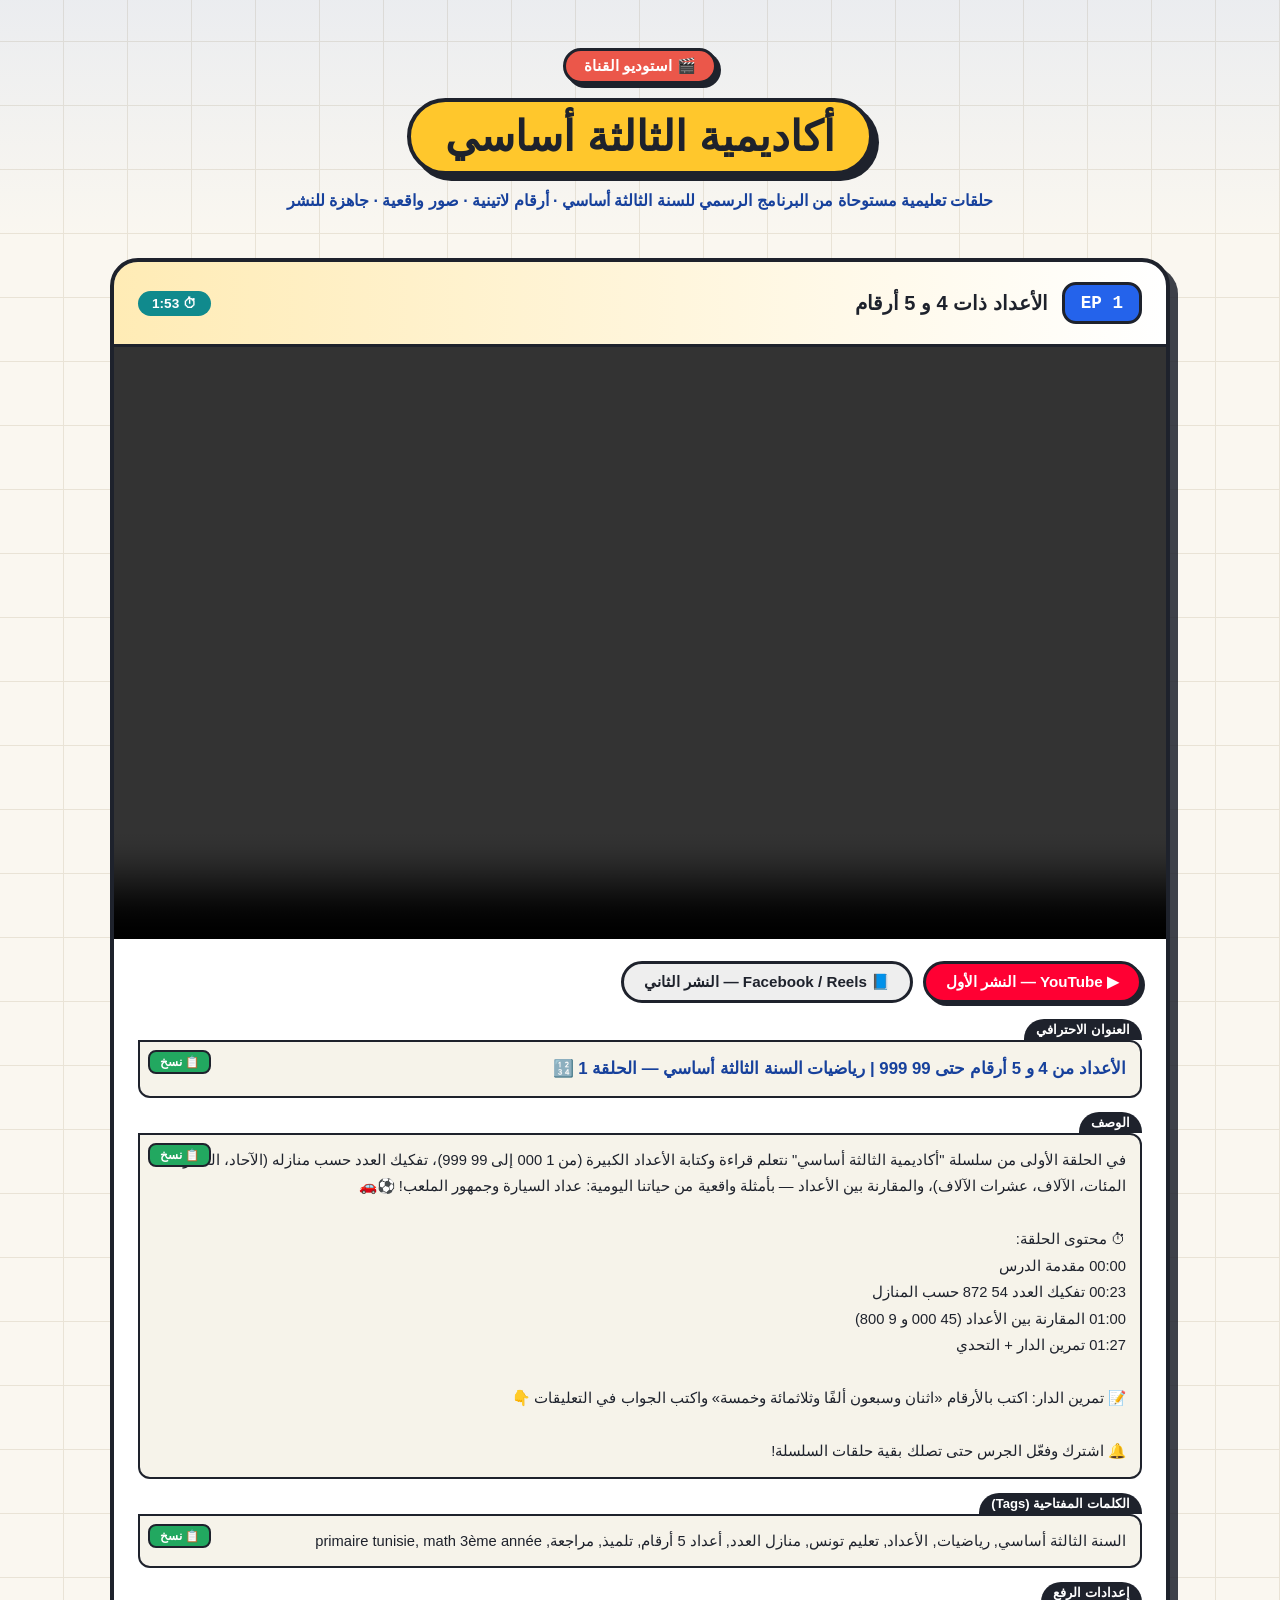
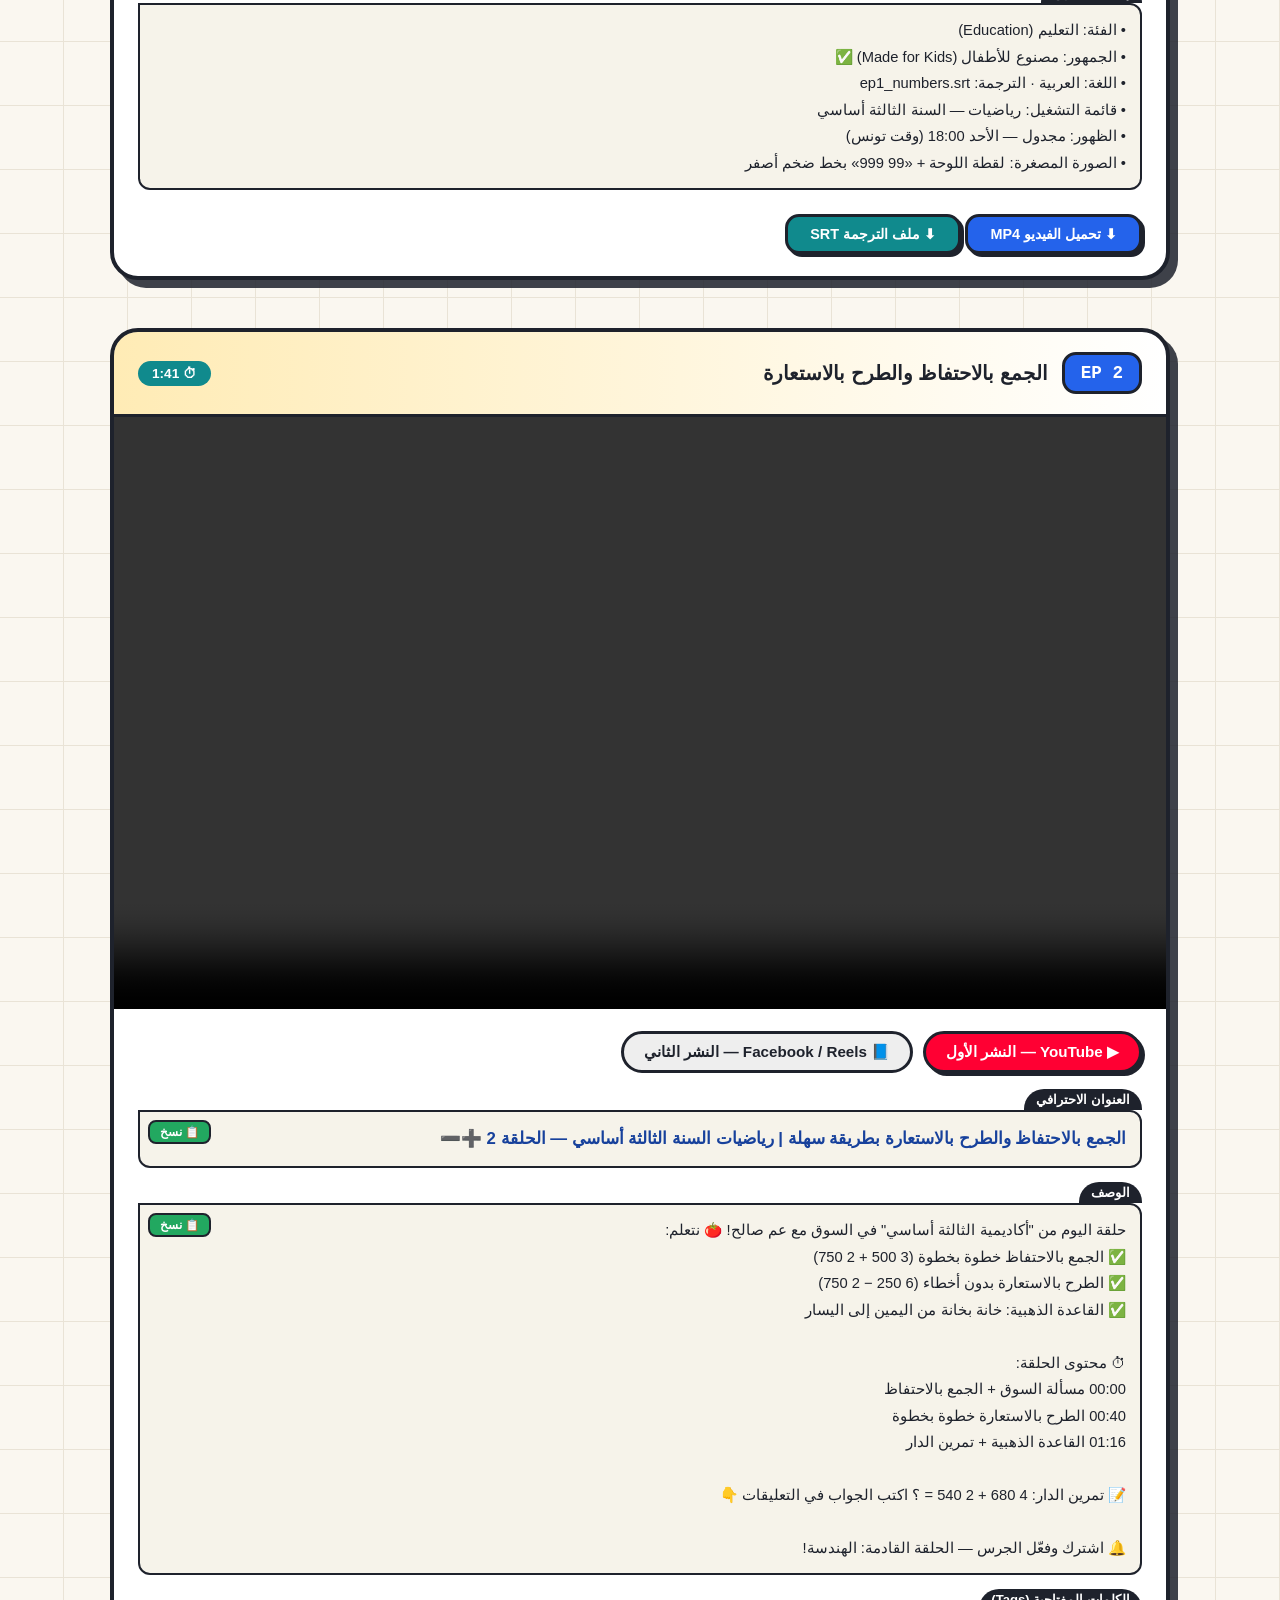
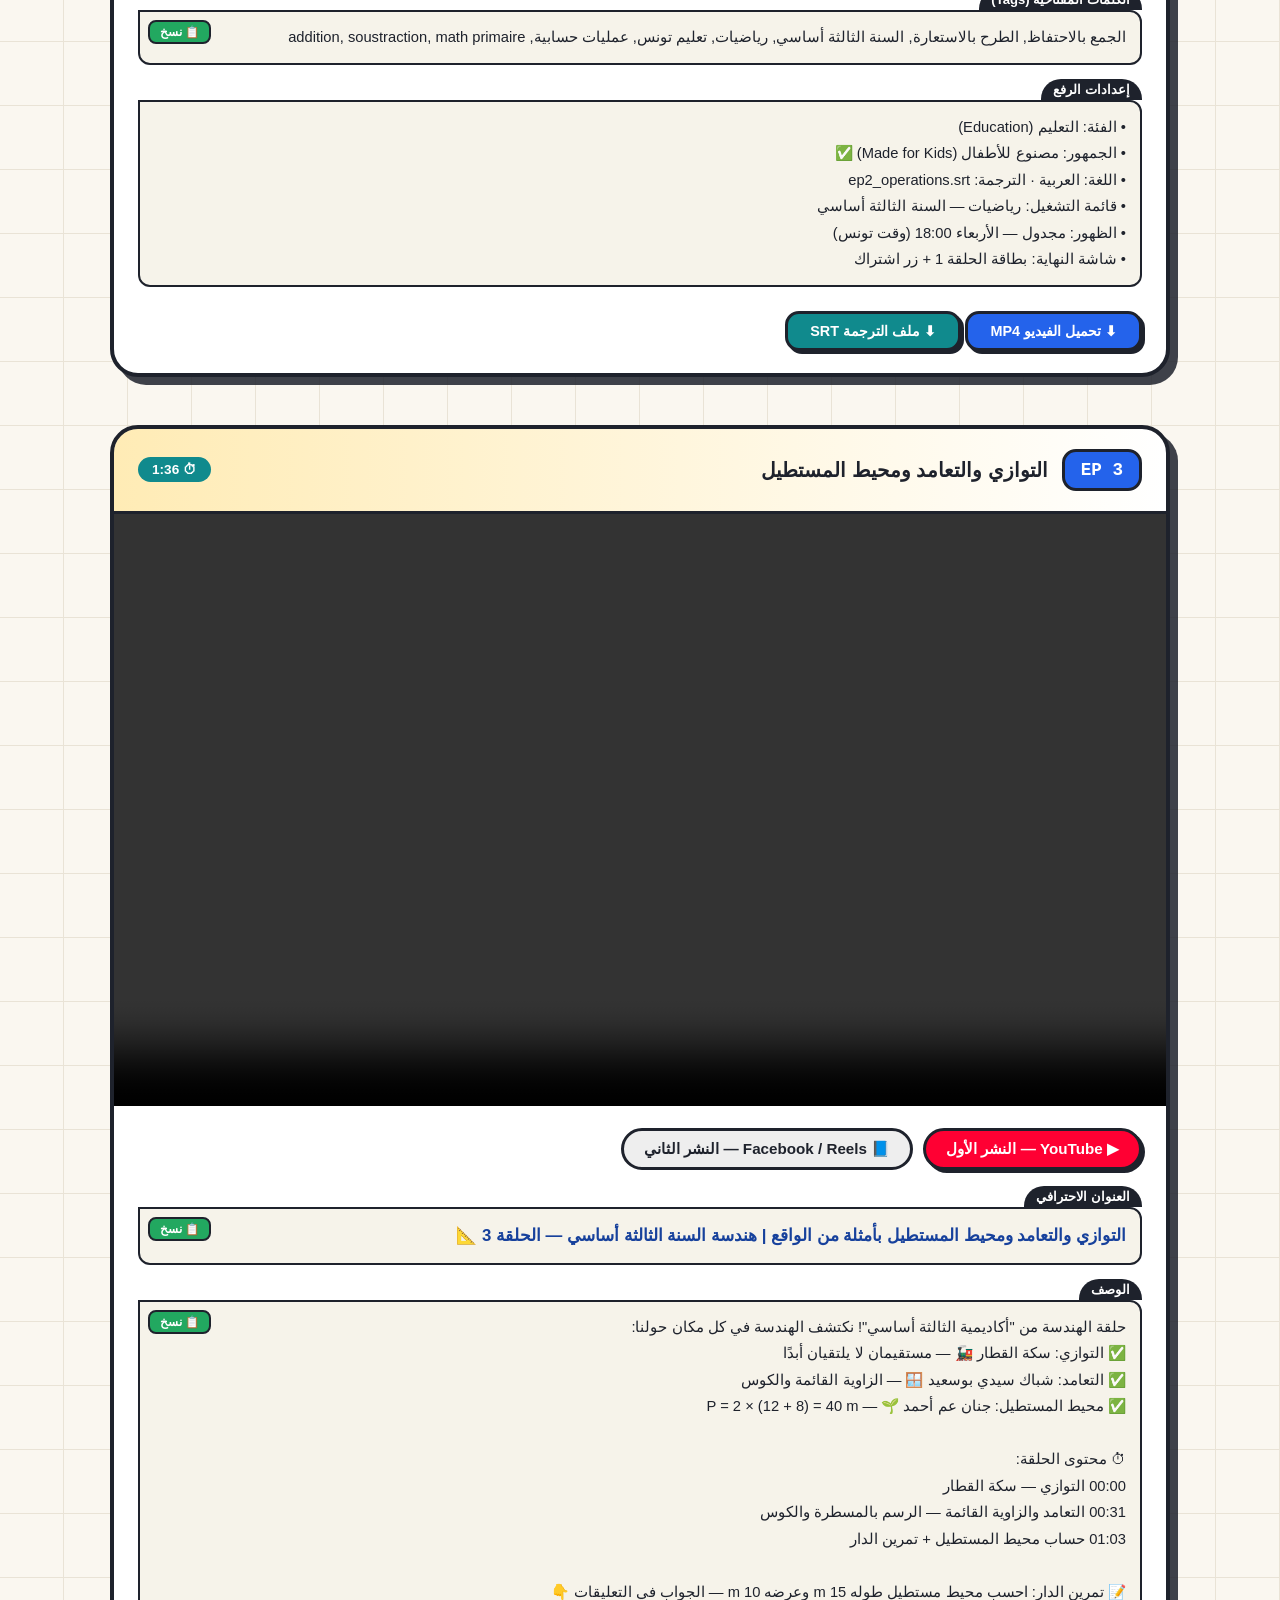
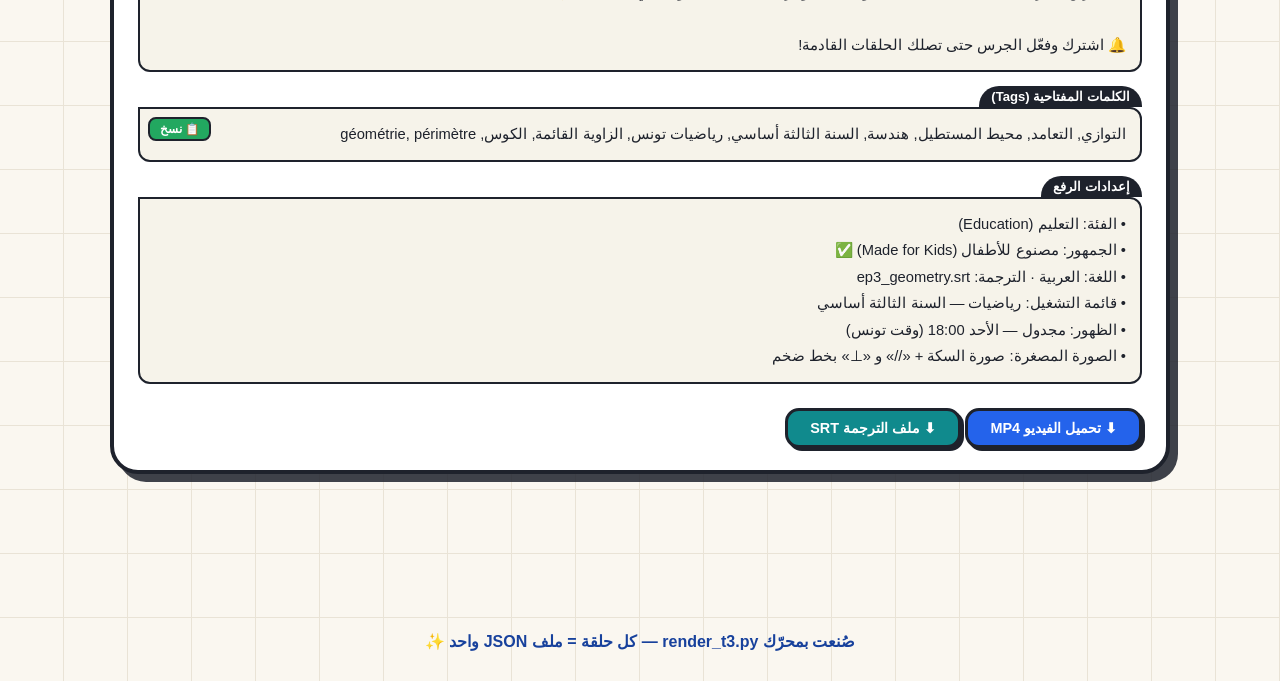
==== t3/index.html @ f9a4796c "t3: سلسلة حلقات يوتيوب للسنة الثالثة أساسي — محرك render_t3 + 3 حلقات + صفحة عرض وإعدادات نشر Co-aut" ====
<!DOCTYPE html>
<html lang="ar" dir="rtl">
<head>
<meta charset="UTF-8">
<meta name="viewport" content="width=device-width, initial-scale=1.0">
<title>أكاديمية الثالثة أساسي — استوديو الحلقات</title>
<style>
  :root{
    --ink:#1e222c; --paper:#faf7f0; --blue:#2463eb; --blue-d:#17419c;
    --coral:#eb574a; --sun:#ffc72c; --green:#22a860; --teal:#108a8d;
    --card:#ffffff; --grid:#e9e3d6;
  }
  *{box-sizing:border-box; margin:0; padding:0}
  body{
    font-family:"Segoe UI", Tahoma, Arial, sans-serif;
    background:
      linear-gradient(180deg, rgba(36,99,235,.07), transparent 240px),
      repeating-linear-gradient(0deg, transparent 0 63px, var(--grid) 63px 64px),
      repeating-linear-gradient(90deg, transparent 0 63px, var(--grid) 63px 64px),
      var(--paper);
    color:var(--ink); min-height:100vh;
  }
  header{
    text-align:center; padding:48px 20px 28px;
  }
  .badge{
    display:inline-block; background:var(--coral); color:#fff; font-weight:800;
    padding:6px 18px; border-radius:40px; border:3px solid var(--ink);
    box-shadow:4px 4px 0 var(--ink); font-size:.95rem; margin-bottom:14px;
  }
  h1{
    font-size:clamp(1.6rem, 4vw, 2.6rem); font-weight:900;
    background:var(--sun); display:inline-block; padding:10px 34px;
    border:4px solid var(--ink); border-radius:60px; box-shadow:6px 6px 0 var(--ink);
  }
  header p{margin-top:16px; color:var(--blue-d); font-weight:600}
  main{max-width:1100px; margin:0 auto; padding:20px 20px 80px}

  .ep{
    background:var(--card); border:4px solid var(--ink); border-radius:28px;
    box-shadow:8px 8px 0 rgba(30,34,44,.85); margin-bottom:48px; overflow:hidden;
  }
  .ep-head{
    display:flex; align-items:center; gap:14px; flex-wrap:wrap;
    padding:20px 24px; border-bottom:3px solid var(--ink);
    background:linear-gradient(90deg, rgba(255,199,44,.35), transparent);
  }
  .ep-num{
    background:var(--blue); color:#fff; font-weight:900; font-size:1.1rem;
    padding:8px 16px; border-radius:14px; border:3px solid var(--ink);
    font-family:Consolas, monospace;
  }
  .ep-head h2{font-size:1.25rem; font-weight:800}
  .ep-head .dur{
    margin-inline-start:auto; background:var(--teal); color:#fff;
    padding:5px 14px; border-radius:30px; font-size:.85rem; font-weight:700;
  }
  video{width:100%; display:block; background:#000; aspect-ratio:16/9}

  .pub{padding:22px 24px}
  .tabs{display:flex; gap:10px; margin-bottom:16px; flex-wrap:wrap}
  .tab{
    cursor:pointer; font-weight:800; font-size:.95rem; padding:9px 20px;
    border:3px solid var(--ink); border-radius:40px; background:#eee;
    transition:.15s; user-select:none;
  }
  .tab.active-yt{background:#ff0033; color:#fff; box-shadow:3px 3px 0 var(--ink)}
  .tab.active-fb{background:#1877f2; color:#fff; box-shadow:3px 3px 0 var(--ink)}
  .panel{display:none}
  .panel.show{display:block}
  .field{margin-bottom:14px}
  .field label{
    display:inline-block; font-weight:800; font-size:.82rem; color:#fff;
    background:var(--ink); padding:3px 12px; border-radius:20px 20px 0 0;
    margin-bottom:0;
  }
  .field .val{
    background:#f6f3ea; border:2px solid var(--ink); border-radius:0 12px 12px 12px;
    padding:12px 14px; font-size:.92rem; line-height:1.8; white-space:pre-wrap;
    position:relative;
  }
  .val.title{font-weight:900; font-size:1.05rem; color:var(--blue-d)}
  .copy{
    position:absolute; top:8px; left:8px; cursor:pointer; font-size:.72rem;
    background:var(--green); color:#fff; border:2px solid var(--ink);
    border-radius:8px; padding:3px 10px; font-weight:700;
  }
  .copy:active{transform:scale(.94)}
  .chips{display:flex; flex-wrap:wrap; gap:6px}
  .chip{
    background:#fff; border:2px solid var(--teal); color:var(--teal);
    border-radius:20px; padding:3px 12px; font-size:.8rem; font-weight:700;
  }
  .meta-row{display:flex; gap:10px; flex-wrap:wrap; margin-top:6px}
  .meta{
    background:var(--sun); border:2px solid var(--ink); border-radius:12px;
    padding:6px 14px; font-size:.8rem; font-weight:800;
  }
  .dl{
    display:inline-block; margin-top:10px; background:var(--blue); color:#fff;
    text-decoration:none; font-weight:800; padding:9px 22px; border-radius:14px;
    border:3px solid var(--ink); box-shadow:3px 3px 0 var(--ink); font-size:.9rem;
  }
  .dl.srt{background:var(--teal)}
  footer{text-align:center; padding:30px; color:var(--blue-d); font-weight:600}
</style>
</head>
<body>

<header>
  <div class="badge">🎬 استوديو القناة</div><br>
  <h1>أكاديمية الثالثة أساسي</h1>
  <p>حلقات تعليمية مستوحاة من البرنامج الرسمي للسنة الثالثة أساسي · أرقام لاتينية · صور واقعية · جاهزة للنشر</p>
</header>

<main id="list"></main>

<footer>صُنعت بمحرّك <b>render_t3.py</b> — كل حلقة = ملف JSON واحد ✨</footer>

<script>
const EPISODES = [
  {
    id: "ep1_numbers",
    num: 1,
    dur: "1:53",
    display: "الأعداد ذات 4 و 5 أرقام",
    yt: {
      title: "الأعداد من 4 و 5 أرقام حتى 99 999 | رياضيات السنة الثالثة أساسي — الحلقة 1 🔢",
      desc: `في الحلقة الأولى من سلسلة "أكاديمية الثالثة أساسي" نتعلم قراءة وكتابة الأعداد الكبيرة (من 1 000 إلى 99 999)، تفكيك العدد حسب منازله (الآحاد، العشرات، المئات، الآلاف، عشرات الآلاف)، والمقارنة بين الأعداد — بأمثلة واقعية من حياتنا اليومية: عداد السيارة وجمهور الملعب! ⚽🚗

⏱ محتوى الحلقة:
00:00 مقدمة الدرس
00:23 تفكيك العدد 54 872 حسب المنازل
01:00 المقارنة بين الأعداد (45 000 و 9 800)
01:27 تمرين الدار + التحدي

📝 تمرين الدار: اكتب بالأرقام «اثنان وسبعون ألفًا وثلاثمائة وخمسة» واكتب الجواب في التعليقات 👇

🔔 اشترك وفعّل الجرس حتى تصلك بقية حلقات السلسلة!`,
      tags: "السنة الثالثة أساسي, رياضيات, الأعداد, تعليم تونس, منازل العدد, أعداد 5 أرقام, تلميذ, مراجعة, primaire tunisie, math 3ème année",
      settings: [
        "الفئة: التعليم (Education)",
        "الجمهور: مصنوع للأطفال (Made for Kids) ✅",
        "اللغة: العربية · الترجمة: ep1_numbers.srt",
        "قائمة التشغيل: رياضيات — السنة الثالثة أساسي",
        "الظهور: مجدول — الأحد 18:00 (وقت تونس)",
        "الصورة المصغرة: لقطة اللوحة + «99 999» بخط ضخم أصفر"
      ]
    },
    fb: {
      title: "🔢 طفلك في الثالثة أساسي؟ هكذا يتقن الأعداد الكبيرة في دقيقتين!",
      desc: `درس كامل عن الأعداد ذات 4 و5 أرقام (حتى 99 999) بأمثلة من حياتنا: عداد السيارة 🚗 وجمهور الملعب ⚽
✅ تفكيك العدد حسب المنازل
✅ المقارنة بين الأعداد
📝 تحدي في آخر الفيديو — الجواب في التعليقات!
تابع صفحتنا حتى لا تفوتك بقية الحلقات 🎓
#السنة_الثالثة_أساسي #رياضيات #تعليم_تونس #مدرسة #أولياء`,
      tags: "#السنة_الثالثة_أساسي #رياضيات #تعليم_تونس #تلاميذ #مراجعة #أولياء_الأمور",
      settings: [
        "المنصة: فيسبوك (فيديو أفقي) + نسخة للـ Reels لاحقًا",
        "الجمهور المستهدف: أولياء الأمور في تونس (25–45 سنة)",
        "أفضل وقت للنشر: الأحد أو الأربعاء 19:00–21:00",
        "أول تعليق مثبّت: تمرين الدار + رابط قناة اليوتيوب",
        "دعوة للتفاعل: «شارك المنشور مع وليّ تلميذ في الثالثة أساسي»"
      ]
    }
  },
  {
    id: "ep2_operations",
    num: 2,
    dur: "1:41",
    display: "الجمع بالاحتفاظ والطرح بالاستعارة",
    yt: {
      title: "الجمع بالاحتفاظ والطرح بالاستعارة بطريقة سهلة | رياضيات السنة الثالثة أساسي — الحلقة 2 ➕➖",
      desc: `حلقة اليوم من "أكاديمية الثالثة أساسي" في السوق مع عم صالح! 🍅 نتعلم:
✅ الجمع بالاحتفاظ خطوة بخطوة (3 500 + 2 750)
✅ الطرح بالاستعارة بدون أخطاء (6 250 − 2 750)
✅ القاعدة الذهبية: خانة بخانة من اليمين إلى اليسار

⏱ محتوى الحلقة:
00:00 مسألة السوق + الجمع بالاحتفاظ
00:40 الطرح بالاستعارة خطوة بخطوة
01:16 القاعدة الذهبية + تمرين الدار

📝 تمرين الدار: 4 680 + 2 540 = ؟ اكتب الجواب في التعليقات 👇

🔔 اشترك وفعّل الجرس — الحلقة القادمة: الهندسة!`,
      tags: "الجمع بالاحتفاظ, الطرح بالاستعارة, السنة الثالثة أساسي, رياضيات, تعليم تونس, عمليات حسابية, addition, soustraction, math primaire",
      settings: [
        "الفئة: التعليم (Education)",
        "الجمهور: مصنوع للأطفال (Made for Kids) ✅",
        "اللغة: العربية · الترجمة: ep2_operations.srt",
        "قائمة التشغيل: رياضيات — السنة الثالثة أساسي",
        "الظهور: مجدول — الأربعاء 18:00 (وقت تونس)",
        "شاشة النهاية: بطاقة الحلقة 1 + زر اشتراك"
      ]
    },
    fb: {
      title: "➕ سر «الاحتفاظ» و «الاستعارة» اللي يحيّر التلاميذ — مشروح في دقيقة ونصف!",
      desc: `أكثر نقطة يغلط فيها تلاميذ الثالثة أساسي: الجمع بالاحتفاظ والطرح بالاستعارة 😅
في هذا الفيديو نشرحها بمثال من السوق التونسي 🍅 خطوة بخطوة وبأرقام واضحة.
📝 تحدي: 4 680 + 2 540 = ؟ جاوب في التعليقات!
شارك الفيديو مع كل وليّ عنده طفل في الابتدائي 🎓
#السنة_الثالثة_أساسي #رياضيات #الجمع #الطرح #تعليم_تونس`,
      tags: "#السنة_الثالثة_أساسي #الجمع_بالاحتفاظ #الطرح_بالاستعارة #تعليم_تونس #مدرسة",
      settings: [
        "المنصة: فيسبوك (فيديو أفقي) + مقتطف 30 ثانية للـ Reels",
        "الجمهور: أولياء + معلمو الابتدائي في تونس",
        "أفضل وقت للنشر: الأربعاء 19:00–21:00",
        "أول تعليق مثبّت: حل تمرين الحلقة السابقة + رابط اليوتيوب",
        "فكرة إعلان منخفض التكلفة: استهداف «Parents of primary school children – Tunisia»"
      ]
    }
  },
  {
    id: "ep3_geometry",
    num: 3,
    dur: "1:36",
    display: "التوازي والتعامد ومحيط المستطيل",
    yt: {
      title: "التوازي والتعامد ومحيط المستطيل بأمثلة من الواقع | هندسة السنة الثالثة أساسي — الحلقة 3 📐",
      desc: `حلقة الهندسة من "أكاديمية الثالثة أساسي"! نكتشف الهندسة في كل مكان حولنا:
✅ التوازي: سكة القطار 🚂 — مستقيمان لا يلتقيان أبدًا
✅ التعامد: شباك سيدي بوسعيد 🪟 — الزاوية القائمة والكوس
✅ محيط المستطيل: جنان عم أحمد 🌱 — P = 2 × (12 + 8) = 40 m

⏱ محتوى الحلقة:
00:00 التوازي — سكة القطار
00:31 التعامد والزاوية القائمة — الرسم بالمسطرة والكوس
01:03 حساب محيط المستطيل + تمرين الدار

📝 تمرين الدار: احسب محيط مستطيل طوله 15 m وعرضه 10 m — الجواب في التعليقات 👇

🔔 اشترك وفعّل الجرس حتى تصلك الحلقات القادمة!`,
      tags: "التوازي, التعامد, محيط المستطيل, هندسة, السنة الثالثة أساسي, رياضيات تونس, الزاوية القائمة, الكوس, géométrie, périmètre",
      settings: [
        "الفئة: التعليم (Education)",
        "الجمهور: مصنوع للأطفال (Made for Kids) ✅",
        "اللغة: العربية · الترجمة: ep3_geometry.srt",
        "قائمة التشغيل: رياضيات — السنة الثالثة أساسي",
        "الظهور: مجدول — الأحد 18:00 (وقت تونس)",
        "الصورة المصغرة: صورة السكة + «//» و «⊥» بخط ضخم"
      ]
    },
    fb: {
      title: "📐 الهندسة موجودة في كل مكان: من سكة القطار إلى شباك سيدي بوسعيد!",
      desc: `درس هندسة ممتع لتلاميذ الثالثة أساسي 🎓
🚂 التوازي في سكة القطار
🪟 التعامد في شبابيك سيدي بوسعيد
🌱 محيط المستطيل في جنان عم أحمد
📝 تحدي: محيط مستطيل 15m × 10m = ؟ جاوب في التعليقات!
#هندسة #السنة_الثالثة_أساسي #تعليم_تونس #سيدي_بوسعيد #رياضيات`,
      tags: "#هندسة #التوازي #التعامد #محيط_المستطيل #السنة_الثالثة_أساسي #تعليم_تونس",
      settings: [
        "المنصة: فيسبوك (فيديو أفقي) + مقتطف «سكة القطار» للـ Reels",
        "الجمهور: أولياء + معلمون + محبو المحتوى التونسي",
        "أفضل وقت للنشر: الجمعة 18:00–20:00",
        "أول تعليق مثبّت: حل تمرين الحلقة 2 + رابط قائمة التشغيل",
        "لقطة سيدي بوسعيد تجذب الجمهور التونسي — استغلها في الغلاف"
      ]
    }
  }
];

function fieldHTML(label, value, cls="") {
  const esc = value.replace(/</g,"&lt;");
  return `<div class="field"><label>${label}</label>
    <div class="val ${cls}"><button class="copy" onclick="cp(this)">📋 نسخ</button>${esc}</div></div>`;
}
function listHTML(label, items) {
  return `<div class="field"><label>${label}</label>
    <div class="val">${items.map(i=>"• "+i).join("\n")}</div></div>`;
}
function cp(btn){
  const txt = btn.parentElement.innerText.replace("📋 نسخ","").trim();
  navigator.clipboard.writeText(txt).then(()=>{ btn.textContent="✅ تم"; setTimeout(()=>btn.textContent="📋 نسخ",1200); });
}
function switchTab(epId, which){
  document.getElementById(epId+"-yt-tab").className = "tab" + (which==="yt" ? " active-yt" : "");
  document.getElementById(epId+"-fb-tab").className = "tab" + (which==="fb" ? " active-fb" : "");
  document.getElementById(epId+"-yt").className = "panel" + (which==="yt" ? " show" : "");
  document.getElementById(epId+"-fb").className = "panel" + (which==="fb" ? " show" : "");
}

document.getElementById("list").innerHTML = EPISODES.map(e => `
  <section class="ep">
    <div class="ep-head">
      <span class="ep-num">EP ${e.num}</span>
      <h2>${e.display}</h2>
      <span class="dur">⏱ ${e.dur}</span>
    </div>
    <video controls preload="metadata" src="out/${e.id}.mp4"></video>
    <div class="pub">
      <div class="tabs">
        <span id="${e.id}-yt-tab" class="tab active-yt" onclick="switchTab('${e.id}','yt')">▶ YouTube — النشر الأول</span>
        <span id="${e.id}-fb-tab" class="tab" onclick="switchTab('${e.id}','fb')">📘 Facebook / Reels — النشر الثاني</span>
      </div>
      <div id="${e.id}-yt" class="panel show">
        ${fieldHTML("العنوان الاحترافي", e.yt.title, "title")}
        ${fieldHTML("الوصف", e.yt.desc)}
        ${fieldHTML("الكلمات المفتاحية (Tags)", e.yt.tags)}
        ${listHTML("إعدادات الرفع", e.yt.settings)}
        <a class="dl" href="out/${e.id}.mp4" download>⬇ تحميل الفيديو MP4</a>
        <a class="dl srt" href="out/${e.id}.srt" download>⬇ ملف الترجمة SRT</a>
      </div>
      <div id="${e.id}-fb" class="panel">
        ${fieldHTML("عنوان المنشور", e.fb.title, "title")}
        ${fieldHTML("نص المنشور", e.fb.desc)}
        ${fieldHTML("الهاشتاغات", e.fb.tags)}
        ${listHTML("إعدادات النشر", e.fb.settings)}
        <a class="dl" href="out/${e.id}.mp4" download>⬇ تحميل الفيديو MP4</a>
      </div>
    </div>
  </section>
`).join("");
</script>
</body>
</html>
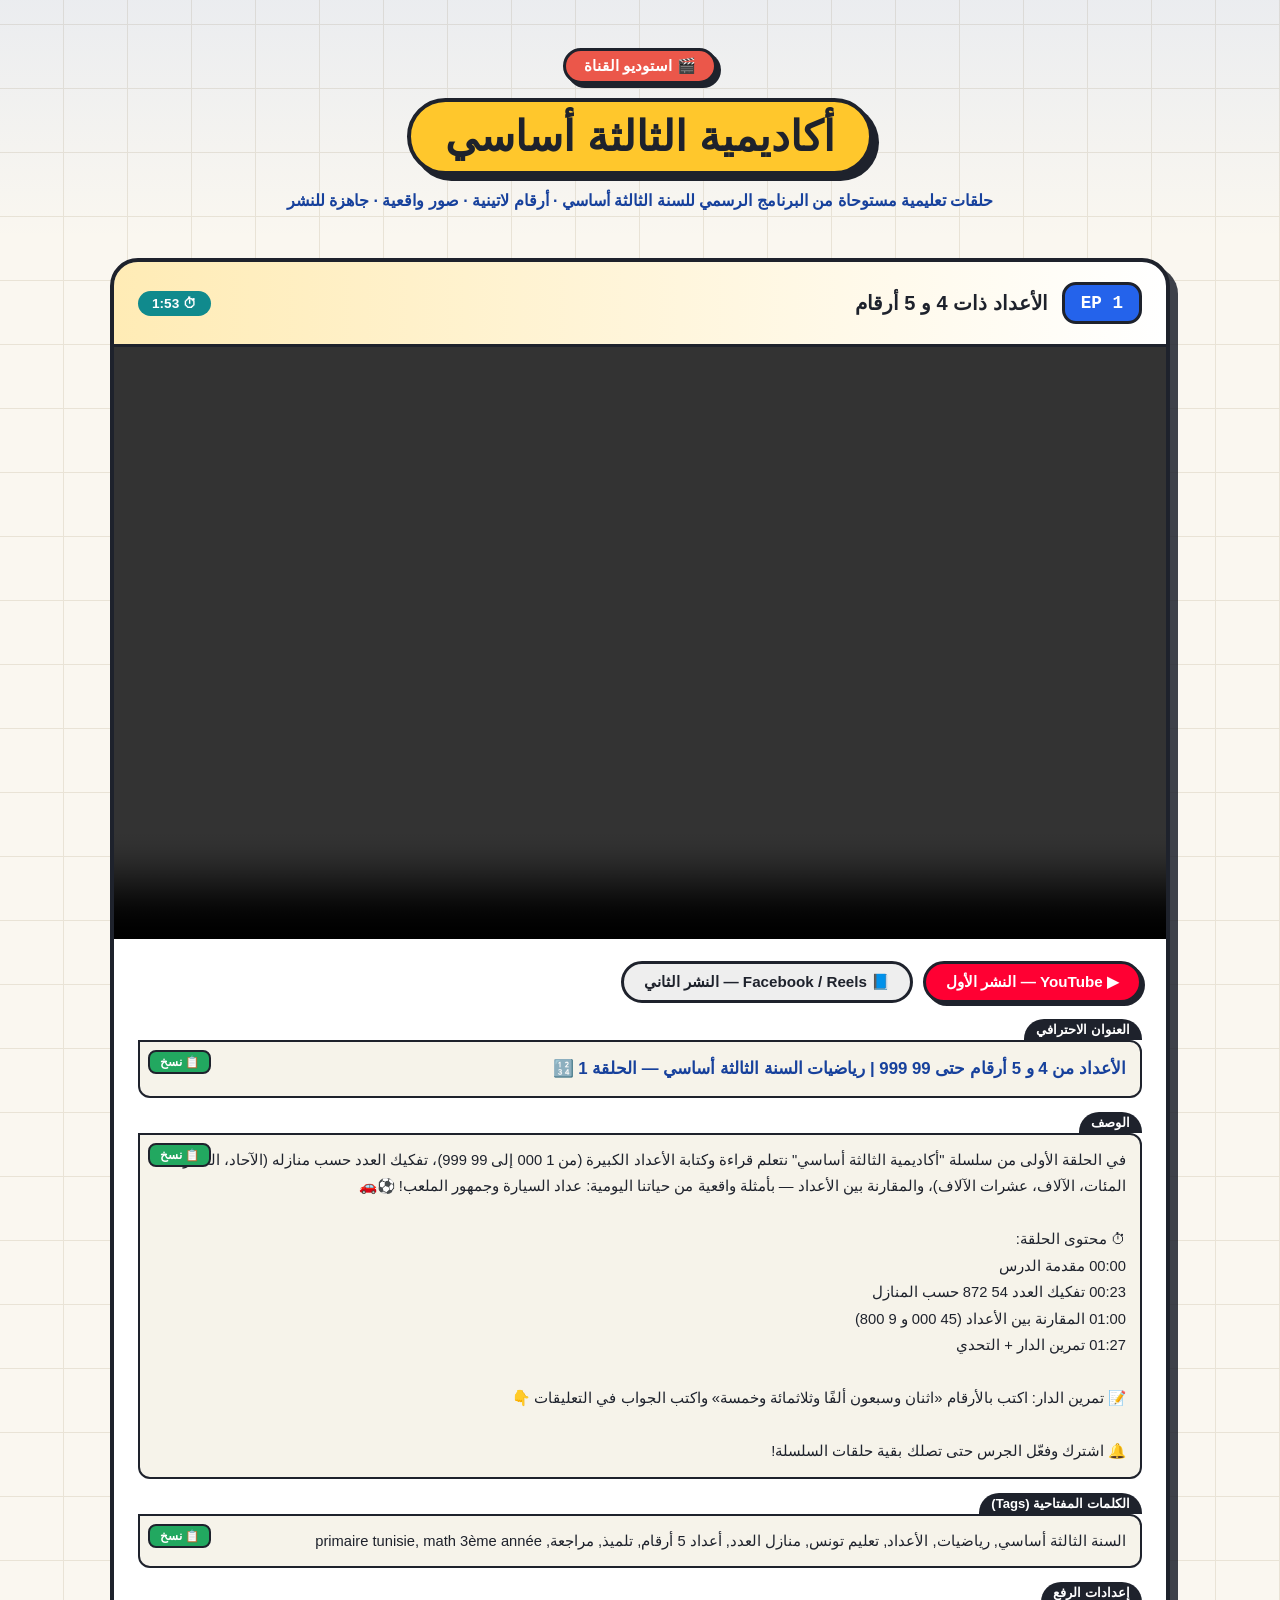
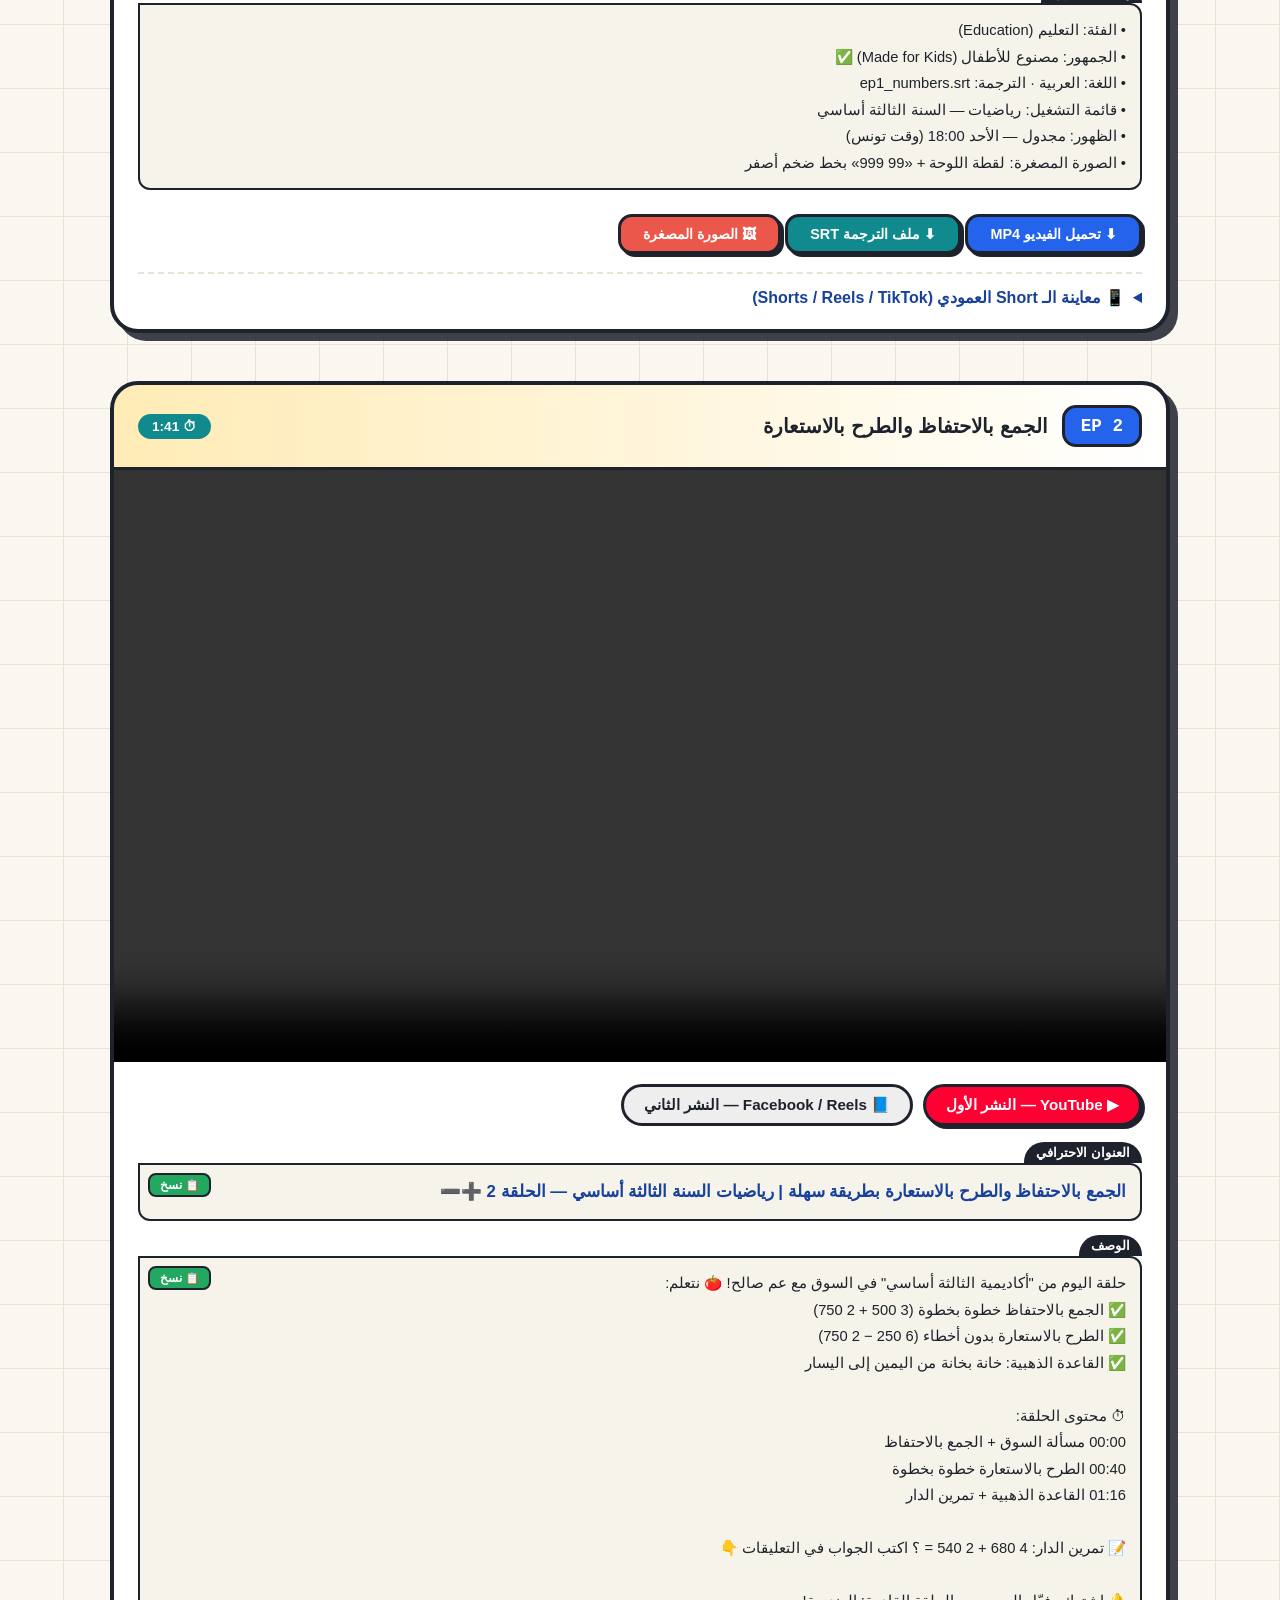
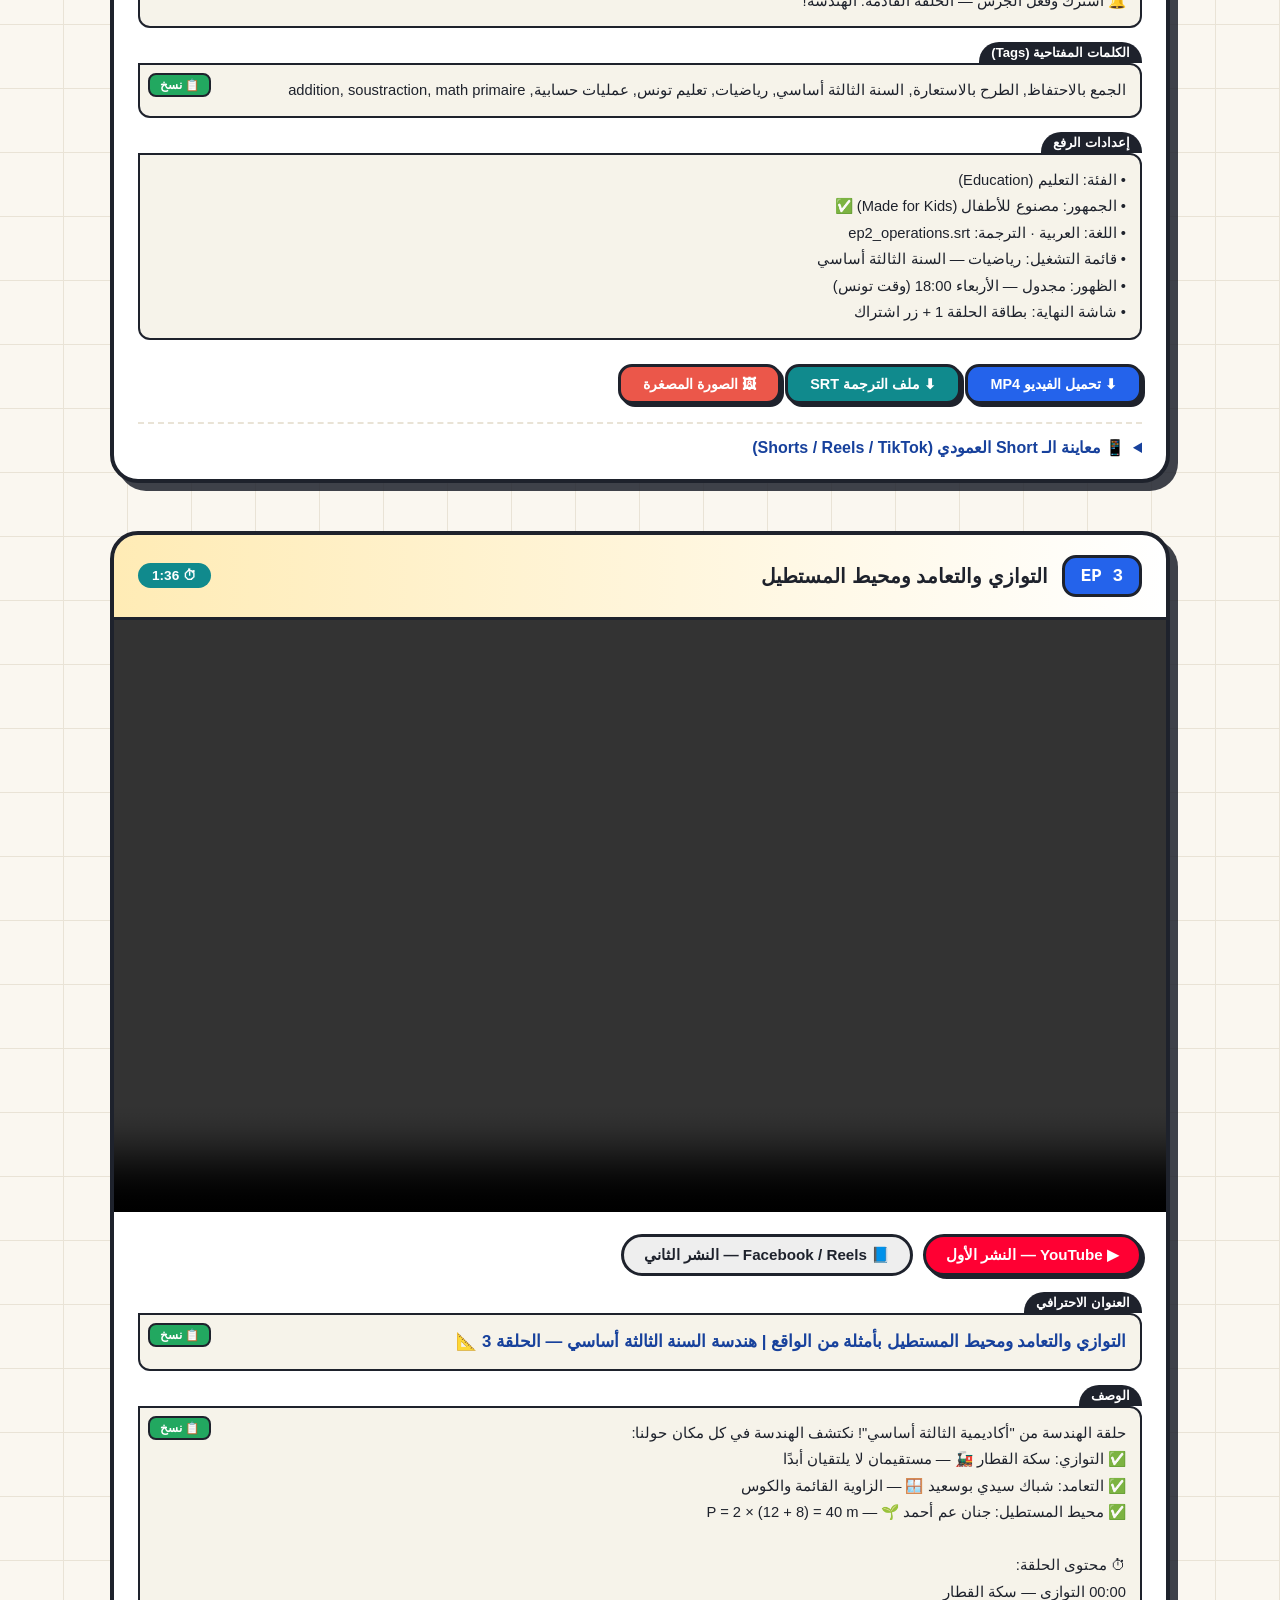
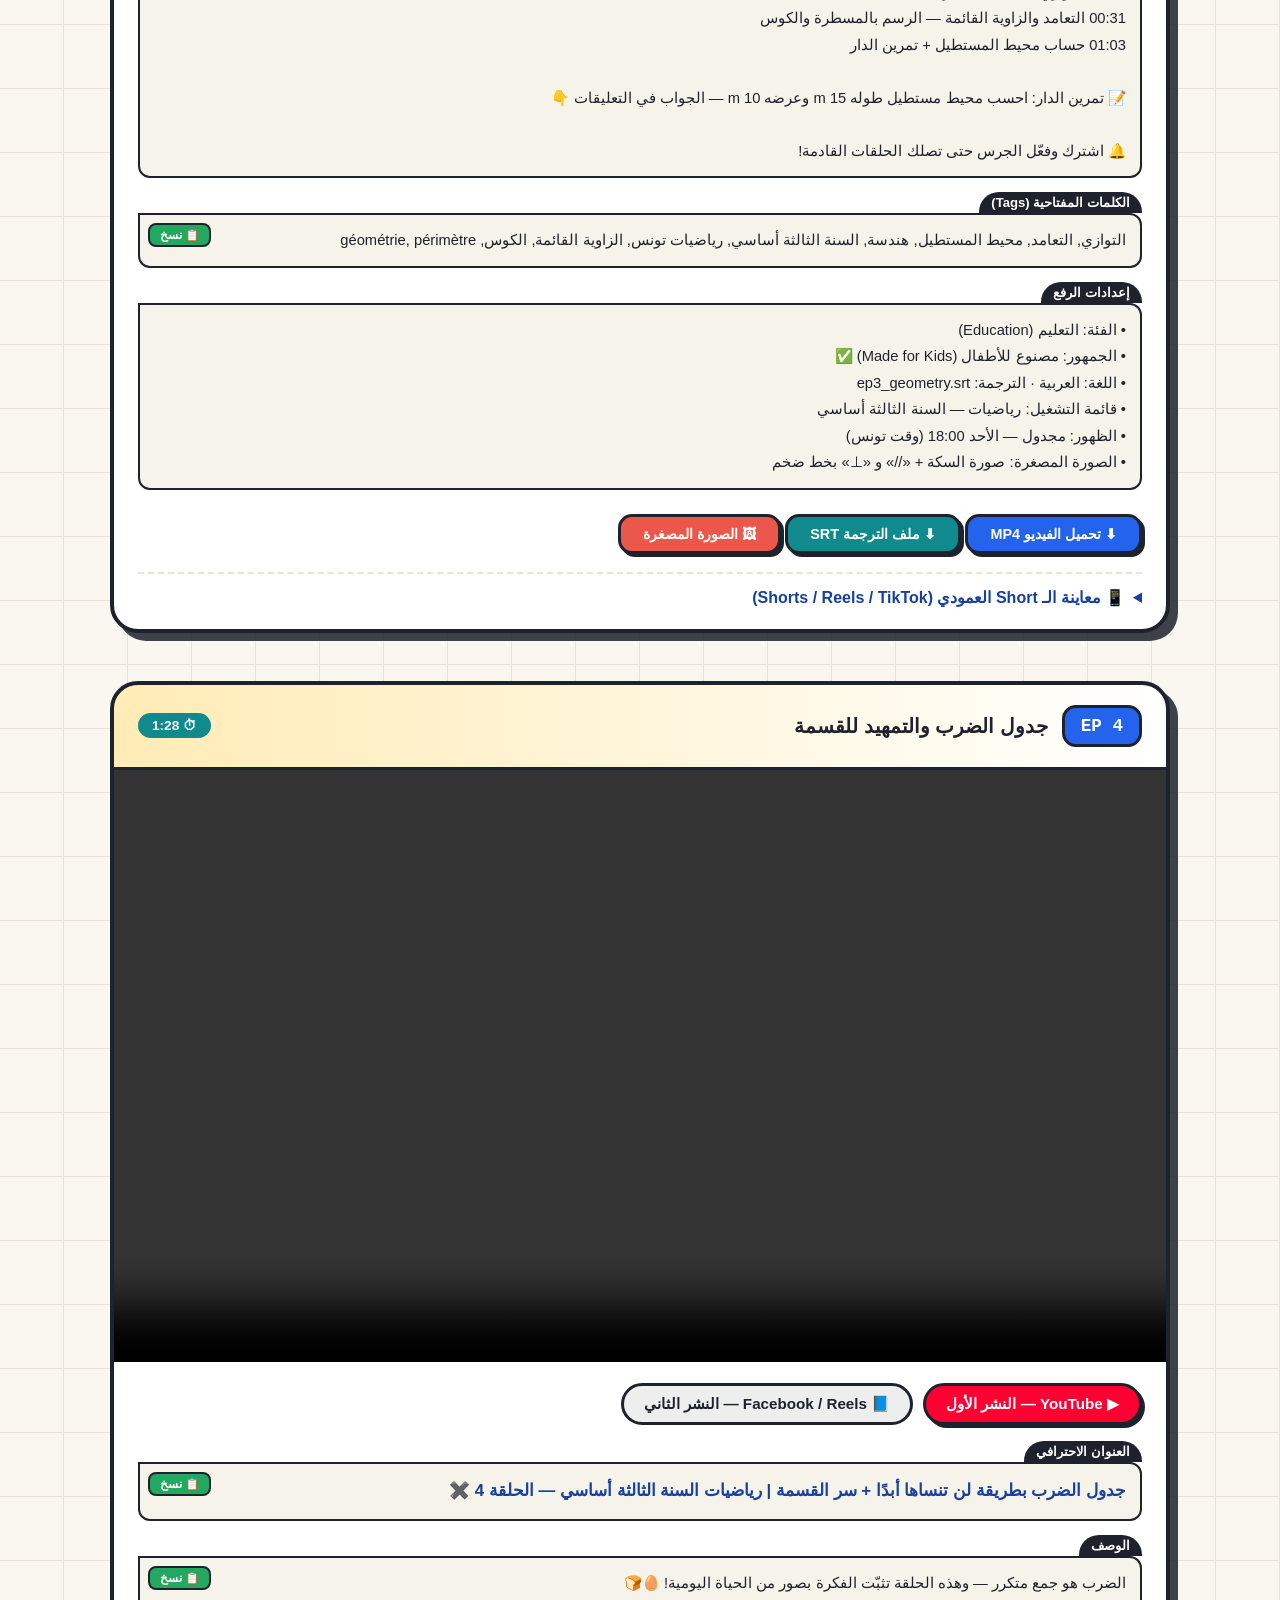
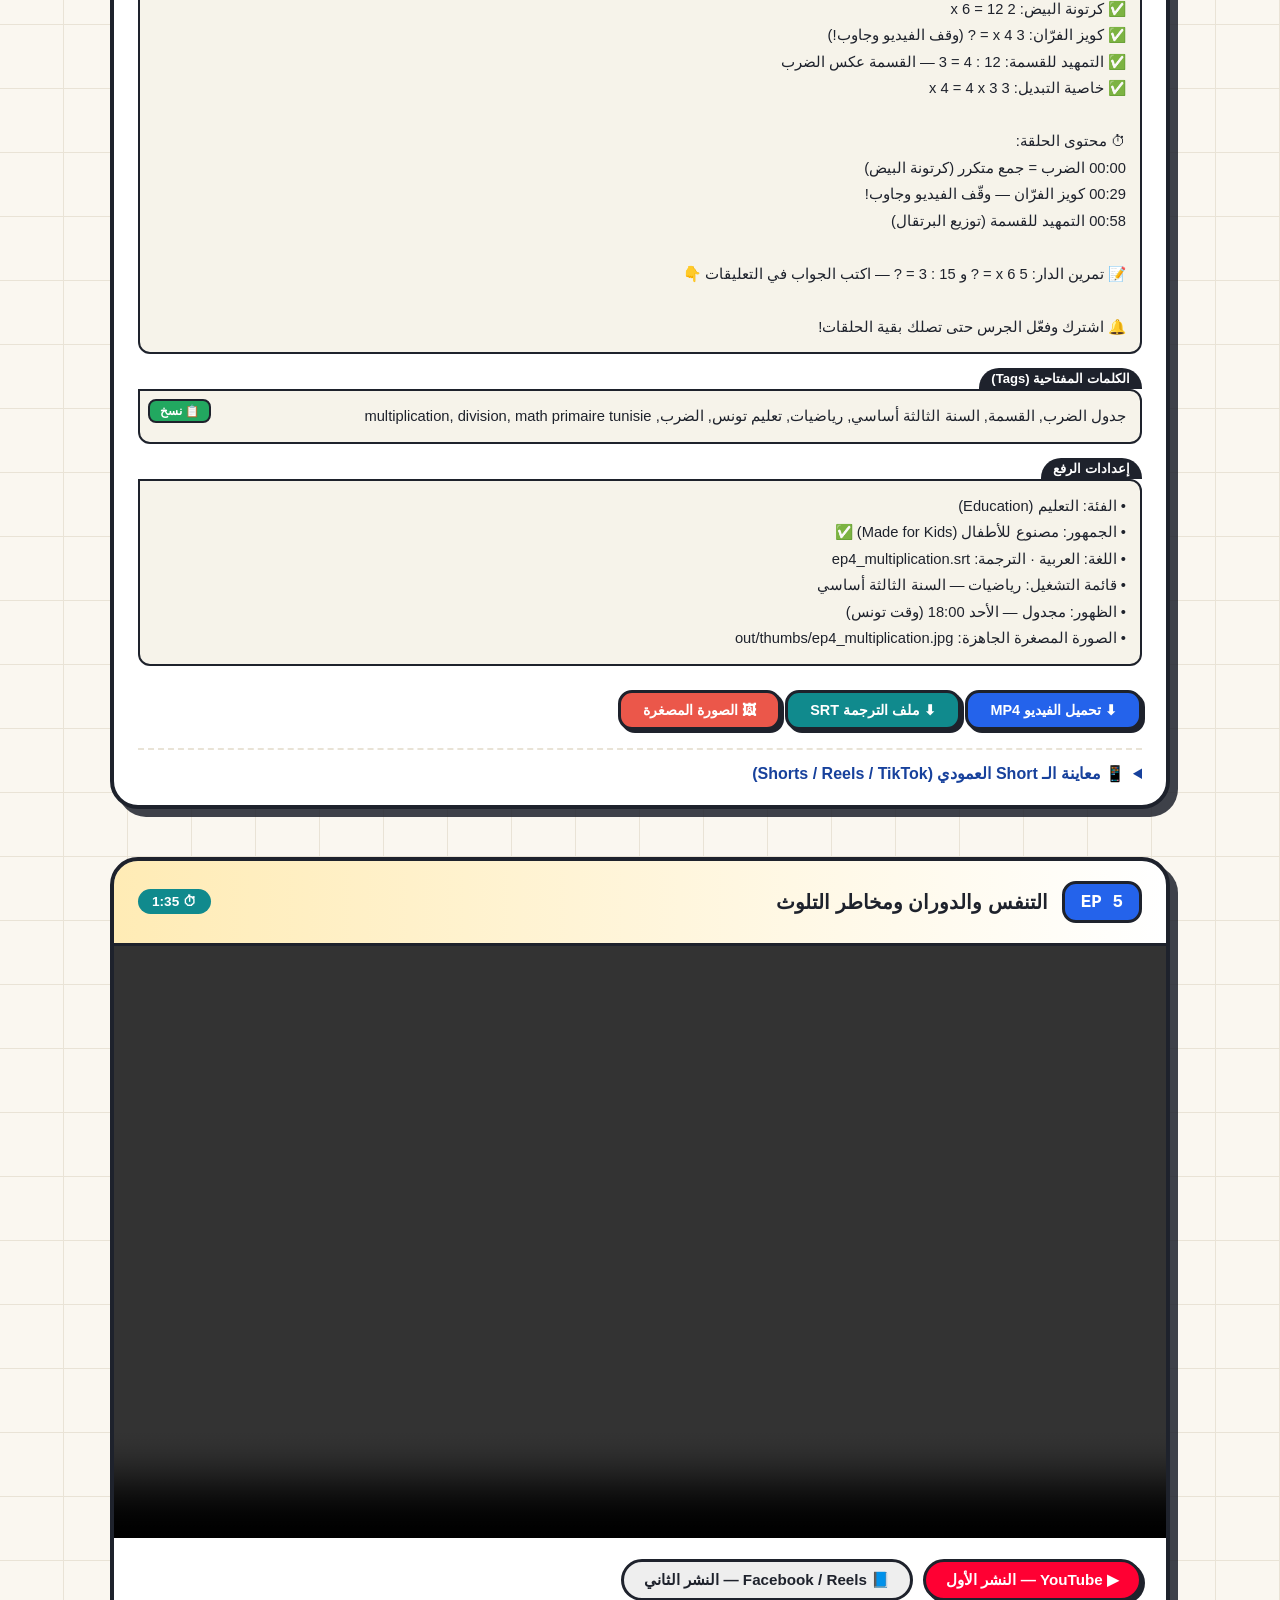
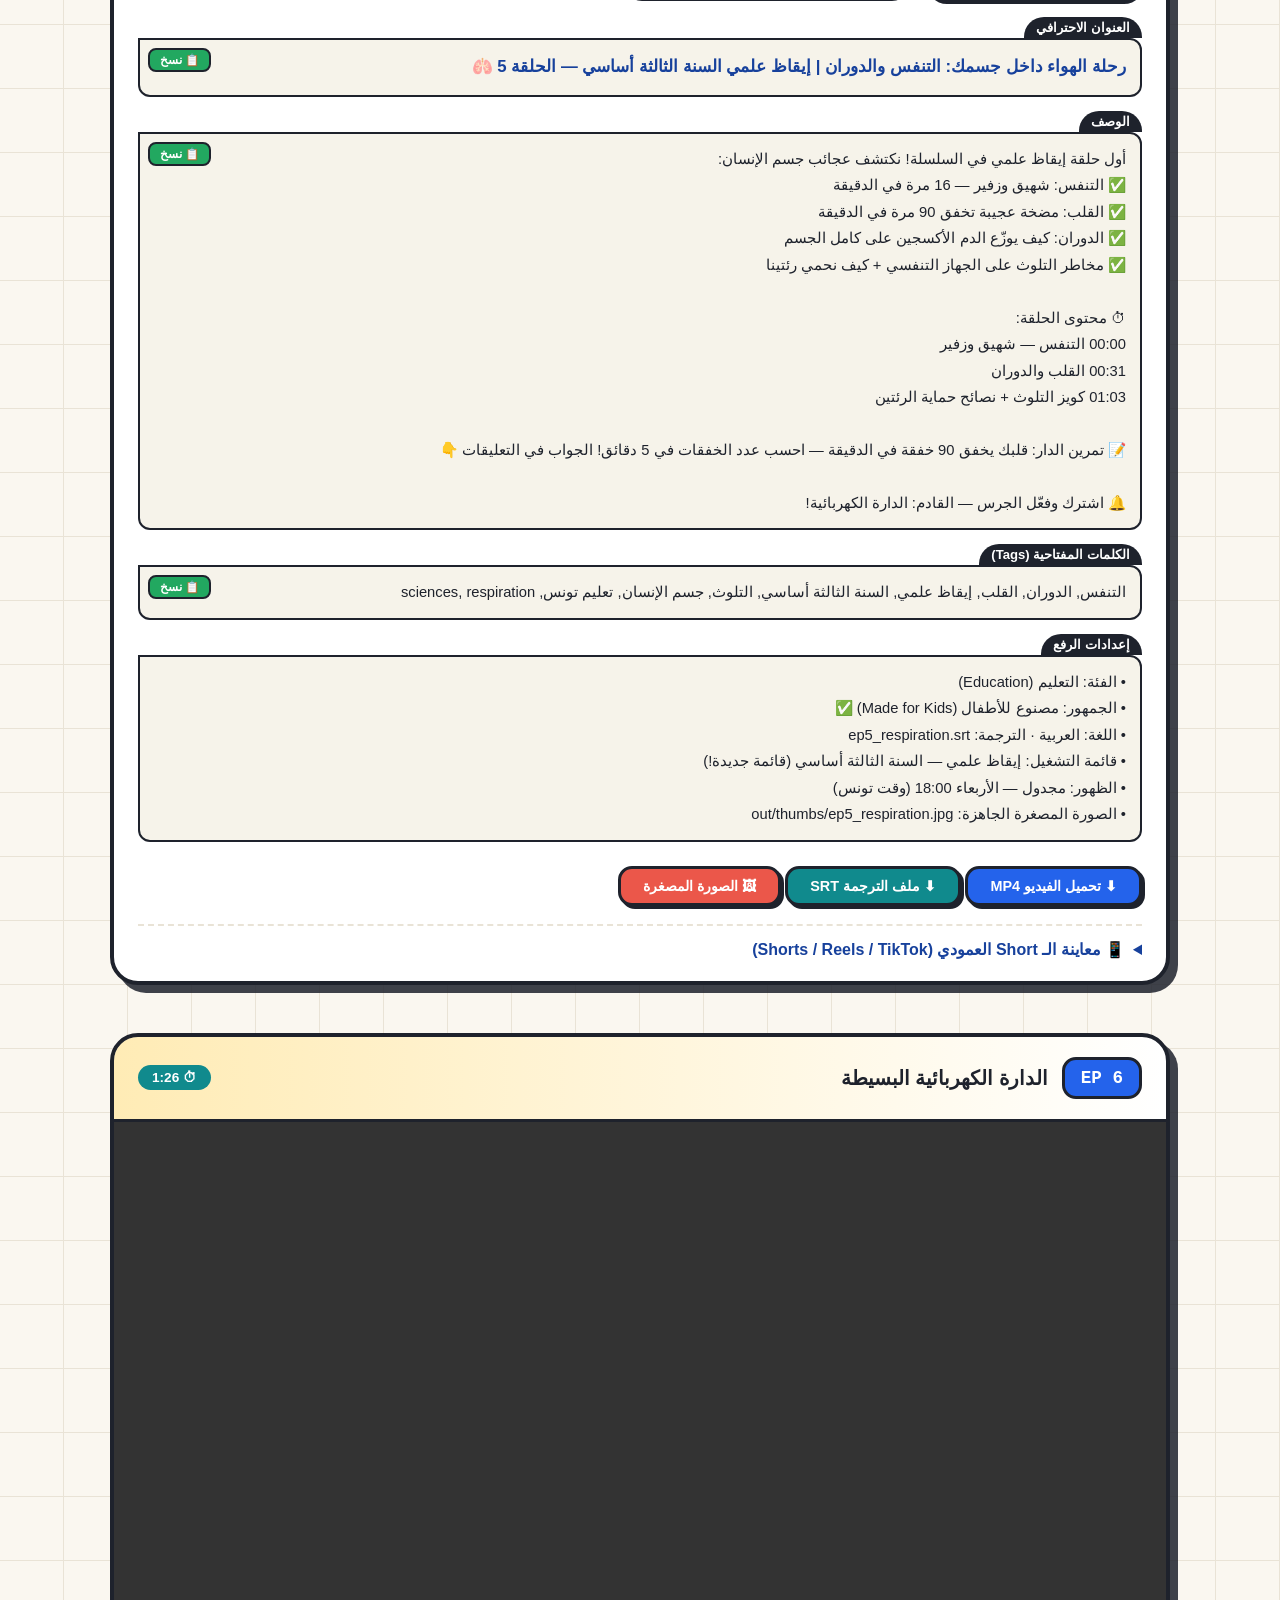
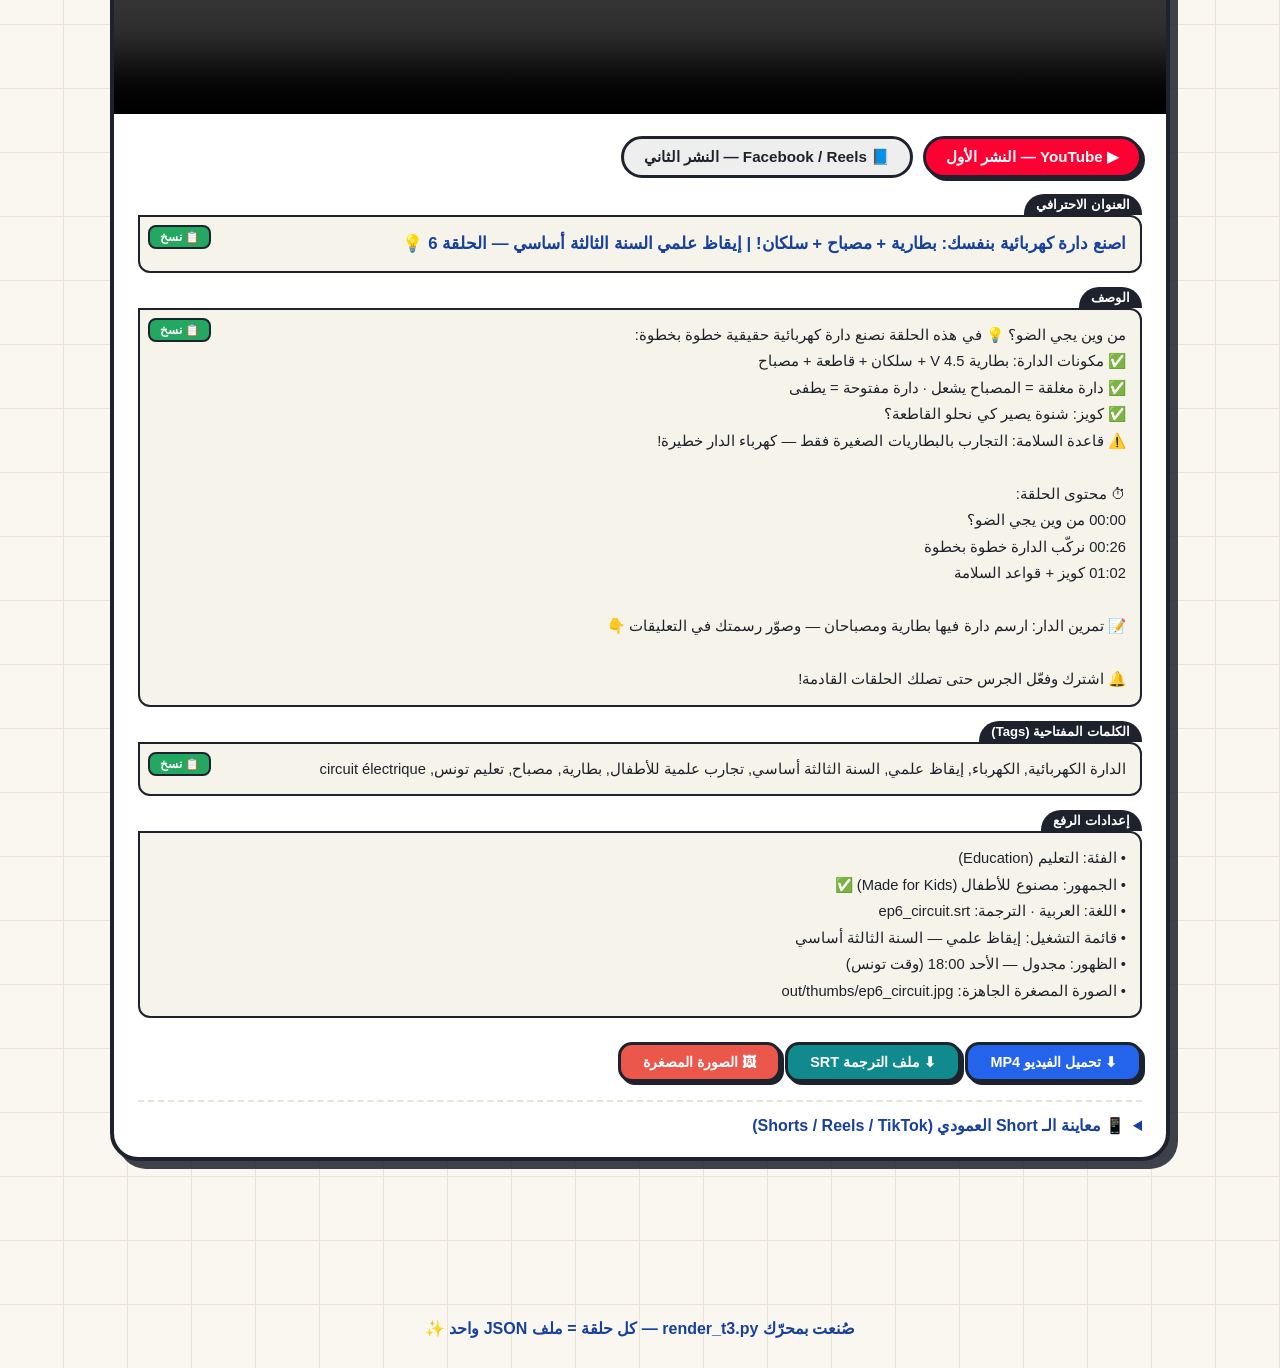
==== commit b1915b45: "t3: حلقات 4-6 (ضرب/تنفس/دارة كهربائية) + Shorts عمودية + صور مصغرة + موسيقى خلفية + كويز reveal_at —" ====
--- a/t3/index.html
+++ b/t3/index.html
@@ -102,6 +102,12 @@
     border:3px solid var(--ink); box-shadow:3px 3px 0 var(--ink); font-size:.9rem;
   }
   .dl.srt{background:var(--teal)}
+  .dl.thumb{background:var(--coral)}
+  .dl.short{background:#7c5cd6}
+  .short-preview{margin-top:18px; border-top:2px dashed var(--grid); padding-top:14px}
+  .short-preview summary{cursor:pointer; font-weight:800; color:var(--blue-d)}
+  .vshort{width:min(300px,70vw); aspect-ratio:9/16; margin:14px auto 0; display:block;
+          border:3px solid var(--ink); border-radius:18px; background:#000}
   footer{text-align:center; padding:30px; color:var(--blue-d); font-weight:600}
 </style>
 </head>
@@ -209,6 +215,148 @@
         "أفضل وقت للنشر: الأربعاء 19:00–21:00",
         "أول تعليق مثبّت: حل تمرين الحلقة السابقة + رابط اليوتيوب",
         "فكرة إعلان منخفض التكلفة: استهداف «Parents of primary school children – Tunisia»"
+      ]
+    }
+  },
+  {
+    id: "ep4_multiplication",
+    num: 4,
+    dur: "1:28",
+    display: "جدول الضرب والتمهيد للقسمة",
+    yt: {
+      title: "جدول الضرب بطريقة لن تنساها أبدًا + سر القسمة | رياضيات السنة الثالثة أساسي — الحلقة 4 ✖️",
+      desc: `الضرب هو جمع متكرر — وهذه الحلقة تثبّت الفكرة بصور من الحياة اليومية! 🥚🍞
+✅ كرتونة البيض: 2 x 6 = 12
+✅ كويز الفرّان: 3 x 4 = ? (وقف الفيديو وجاوب!)
+✅ التمهيد للقسمة: 12 : 4 = 3 — القسمة عكس الضرب
+✅ خاصية التبديل: 3 x 4 = 4 x 3
+
+⏱ محتوى الحلقة:
+00:00 الضرب = جمع متكرر (كرتونة البيض)
+00:29 كويز الفرّان — وقّف الفيديو وجاوب!
+00:58 التمهيد للقسمة (توزيع البرتقال)
+
+📝 تمرين الدار: 5 x 6 = ? و 15 : 3 = ? — اكتب الجواب في التعليقات 👇
+
+🔔 اشترك وفعّل الجرس حتى تصلك بقية الحلقات!`,
+      tags: "جدول الضرب, القسمة, السنة الثالثة أساسي, رياضيات, تعليم تونس, الضرب, multiplication, division, math primaire tunisie",
+      settings: [
+        "الفئة: التعليم (Education)",
+        "الجمهور: مصنوع للأطفال (Made for Kids) ✅",
+        "اللغة: العربية · الترجمة: ep4_multiplication.srt",
+        "قائمة التشغيل: رياضيات — السنة الثالثة أساسي",
+        "الظهور: مجدول — الأحد 18:00 (وقت تونس)",
+        "الصورة المصغرة الجاهزة: out/thumbs/ep4_multiplication.jpg"
+      ]
+    },
+    fb: {
+      title: "✖️ «3 x 4 قداش؟» — الكويز اللي يخلي طفلك يحب جدول الضرب!",
+      desc: `الضرب موش حفظ أعمى — هو جمع متكرر نشوفوه في كرتونة البيض 🥚 وعند الفرّان 🍞
+في الفيديو: كويز تفاعلي «وقّف وجاوب» + سر العلاقة بين الضرب والقسمة.
+📝 تحدي: 5 x 6 = ? و 15 : 3 = ? — جاوب في التعليقات!
+#جدول_الضرب #السنة_الثالثة_أساسي #رياضيات #تعليم_تونس`,
+      tags: "#جدول_الضرب #القسمة #السنة_الثالثة_أساسي #رياضيات #تعليم_تونس",
+      settings: [
+        "المنصة: فيسبوك (أفقي) + Short جاهز: out/shorts/ep4_multiplication_short.mp4",
+        "الجمهور: أولياء الأمور في تونس (25–45 سنة)",
+        "أفضل وقت للنشر: الأحد 19:00–21:00",
+        "أول تعليق مثبّت: حل تمرين الحلقة 3 + رابط اليوتيوب",
+        "الـ Short = مشهد كويز الفرّان — مثالي للـ Reels"
+      ]
+    }
+  },
+  {
+    id: "ep5_respiration",
+    num: 5,
+    dur: "1:35",
+    display: "التنفس والدوران ومخاطر التلوث",
+    yt: {
+      title: "رحلة الهواء داخل جسمك: التنفس والدوران | إيقاظ علمي السنة الثالثة أساسي — الحلقة 5 🫁",
+      desc: `أول حلقة إيقاظ علمي في السلسلة! نكتشف عجائب جسم الإنسان:
+✅ التنفس: شهيق وزفير — 16 مرة في الدقيقة
+✅ القلب: مضخة عجيبة تخفق 90 مرة في الدقيقة
+✅ الدوران: كيف يوزّع الدم الأكسجين على كامل الجسم
+✅ مخاطر التلوث على الجهاز التنفسي + كيف نحمي رئتينا
+
+⏱ محتوى الحلقة:
+00:00 التنفس — شهيق وزفير
+00:31 القلب والدوران
+01:03 كويز التلوث + نصائح حماية الرئتين
+
+📝 تمرين الدار: قلبك يخفق 90 خفقة في الدقيقة — احسب عدد الخفقات في 5 دقائق! الجواب في التعليقات 👇
+
+🔔 اشترك وفعّل الجرس — القادم: الدارة الكهربائية!`,
+      tags: "التنفس, الدوران, القلب, إيقاظ علمي, السنة الثالثة أساسي, التلوث, جسم الإنسان, تعليم تونس, sciences, respiration",
+      settings: [
+        "الفئة: التعليم (Education)",
+        "الجمهور: مصنوع للأطفال (Made for Kids) ✅",
+        "اللغة: العربية · الترجمة: ep5_respiration.srt",
+        "قائمة التشغيل: إيقاظ علمي — السنة الثالثة أساسي (قائمة جديدة!)",
+        "الظهور: مجدول — الأربعاء 18:00 (وقت تونس)",
+        "الصورة المصغرة الجاهزة: out/thumbs/ep5_respiration.jpg"
+      ]
+    },
+    fb: {
+      title: "🫁 قلب طفلك يخفق 90 مرة في الدقيقة — هل يعرف علاش؟",
+      desc: `حلقة إيقاظ علمي ممتعة: رحلة الهواء من الأنف للرئتين، والقلب اللي يخدم ليل نهار بلا راحة ❤️
++ كويز عن التلوث ونصائح ذهبية لحماية الجهاز التنفسي 🌳
+📝 تحدي حسابي: 90 خفقة x 5 دقائق = ? جاوب في التعليقات!
+#إيقاظ_علمي #السنة_الثالثة_أساسي #صحة_الطفل #تعليم_تونس`,
+      tags: "#إيقاظ_علمي #التنفس #القلب #التلوث #السنة_الثالثة_أساسي #تعليم_تونس",
+      settings: [
+        "المنصة: فيسبوك (أفقي) + Short جاهز: out/shorts/ep5_respiration_short.mp4",
+        "الجمهور: أولياء + معلمون + مهتمون بصحة الطفل",
+        "أفضل وقت للنشر: الأربعاء 19:00–21:00",
+        "أول تعليق مثبّت: حل تمرين الحلقة 4 + رابط اليوتيوب",
+        "الـ Short = كويز التلوث — موضوع يشد الأولياء"
+      ]
+    }
+  },
+  {
+    id: "ep6_circuit",
+    num: 6,
+    dur: "1:26",
+    display: "الدارة الكهربائية البسيطة",
+    yt: {
+      title: "اصنع دارة كهربائية بنفسك: بطارية + مصباح + سلكان! | إيقاظ علمي السنة الثالثة أساسي — الحلقة 6 💡",
+      desc: `من وين يجي الضو؟ 💡 في هذه الحلقة نصنع دارة كهربائية حقيقية خطوة بخطوة:
+✅ مكونات الدارة: بطارية 4.5 V + سلكان + قاطعة + مصباح
+✅ دارة مغلقة = المصباح يشعل · دارة مفتوحة = يطفى
+✅ كويز: شنوة يصير كي نحلو القاطعة؟
+⚠️ قاعدة السلامة: التجارب بالبطاريات الصغيرة فقط — كهرباء الدار خطيرة!
+
+⏱ محتوى الحلقة:
+00:00 من وين يجي الضو؟
+00:26 نركّب الدارة خطوة بخطوة
+01:02 كويز + قواعد السلامة
+
+📝 تمرين الدار: ارسم دارة فيها بطارية ومصباحان — وصوّر رسمتك في التعليقات 👇
+
+🔔 اشترك وفعّل الجرس حتى تصلك الحلقات القادمة!`,
+      tags: "الدارة الكهربائية, الكهرباء, إيقاظ علمي, السنة الثالثة أساسي, تجارب علمية للأطفال, بطارية, مصباح, تعليم تونس, circuit électrique",
+      settings: [
+        "الفئة: التعليم (Education)",
+        "الجمهور: مصنوع للأطفال (Made for Kids) ✅",
+        "اللغة: العربية · الترجمة: ep6_circuit.srt",
+        "قائمة التشغيل: إيقاظ علمي — السنة الثالثة أساسي",
+        "الظهور: مجدول — الأحد 18:00 (وقت تونس)",
+        "الصورة المصغرة الجاهزة: out/thumbs/ep6_circuit.jpg"
+      ]
+    },
+    fb: {
+      title: "💡 تجربة منزلية آمنة: طفلك يشعل مصباح ببطارية وسلكين!",
+      desc: `أجمل درس إيقاظ علمي: الدارة الكهربائية البسيطة ⚡
+تجربة حقيقية بمكونات بسيطة (بطارية 4.5V + مصباح + سلكان) يقدر طفلك يعملها في الدار بأمان تام.
+⚠️ مع قواعد السلامة: بعيد عن كهرباء الدار!
+📝 تحدي: ارسم دارة فيها مصباحان وشاركها في التعليقات!
+#الدارة_الكهربائية #إيقاظ_علمي #تجارب_علمية #السنة_الثالثة_أساسي #تعليم_تونس`,
+      tags: "#الدارة_الكهربائية #الكهرباء #تجارب_للأطفال #السنة_الثالثة_أساسي #تعليم_تونس",
+      settings: [
+        "المنصة: فيسبوك (أفقي) + Short جاهز: out/shorts/ep6_circuit_short.mp4",
+        "الجمهور: أولياء + معلمون + صفحات الأنشطة العلمية",
+        "أفضل وقت للنشر: الجمعة 18:00–20:00",
+        "أول تعليق مثبّت: حل تمرين الحلقة 5 + رابط اليوتيوب",
+        "الـ Short = تركيب الدارة — محتوى «تجربة» ينتشر بسرعة"
       ]
     }
   },
@@ -282,6 +430,11 @@
   document.getElementById(epId+"-fb").className = "panel" + (which==="fb" ? " show" : "");
 }
 
+EPISODES.sort((a,b)=>a.num-b.num);
+const THUMBS = { ep1_numbers:1, ep2_operations:1, ep3_geometry:1,
+                 ep4_multiplication:1, ep5_respiration:1, ep6_circuit:1 };
+const SHORTS = { ep1_numbers:1, ep2_operations:1, ep3_geometry:1,
+                 ep4_multiplication:1, ep5_respiration:1, ep6_circuit:1 };
 document.getElementById("list").innerHTML = EPISODES.map(e => `
   <section class="ep">
     <div class="ep-head">
@@ -302,6 +455,7 @@
         ${listHTML("إعدادات الرفع", e.yt.settings)}
         <a class="dl" href="out/${e.id}.mp4" download>⬇ تحميل الفيديو MP4</a>
         <a class="dl srt" href="out/${e.id}.srt" download>⬇ ملف الترجمة SRT</a>
+        ${THUMBS[e.id] ? `<a class="dl thumb" href="out/thumbs/${e.id}.jpg" download>🖼 الصورة المصغرة</a>` : ""}
       </div>
       <div id="${e.id}-fb" class="panel">
         ${fieldHTML("عنوان المنشور", e.fb.title, "title")}
@@ -309,7 +463,13 @@
         ${fieldHTML("الهاشتاغات", e.fb.tags)}
         ${listHTML("إعدادات النشر", e.fb.settings)}
         <a class="dl" href="out/${e.id}.mp4" download>⬇ تحميل الفيديو MP4</a>
+        ${SHORTS[e.id] ? `<a class="dl short" href="out/shorts/${e.id}_short.mp4" download>📱 نسخة Short عمودية</a>` : ""}
       </div>
+      ${SHORTS[e.id] ? `
+      <details class="short-preview">
+        <summary>📱 معاينة الـ Short العمودي (Shorts / Reels / TikTok)</summary>
+        <video controls preload="none" class="vshort" src="out/shorts/${e.id}_short.mp4"></video>
+      </details>` : ""}
     </div>
   </section>
 `).join("");
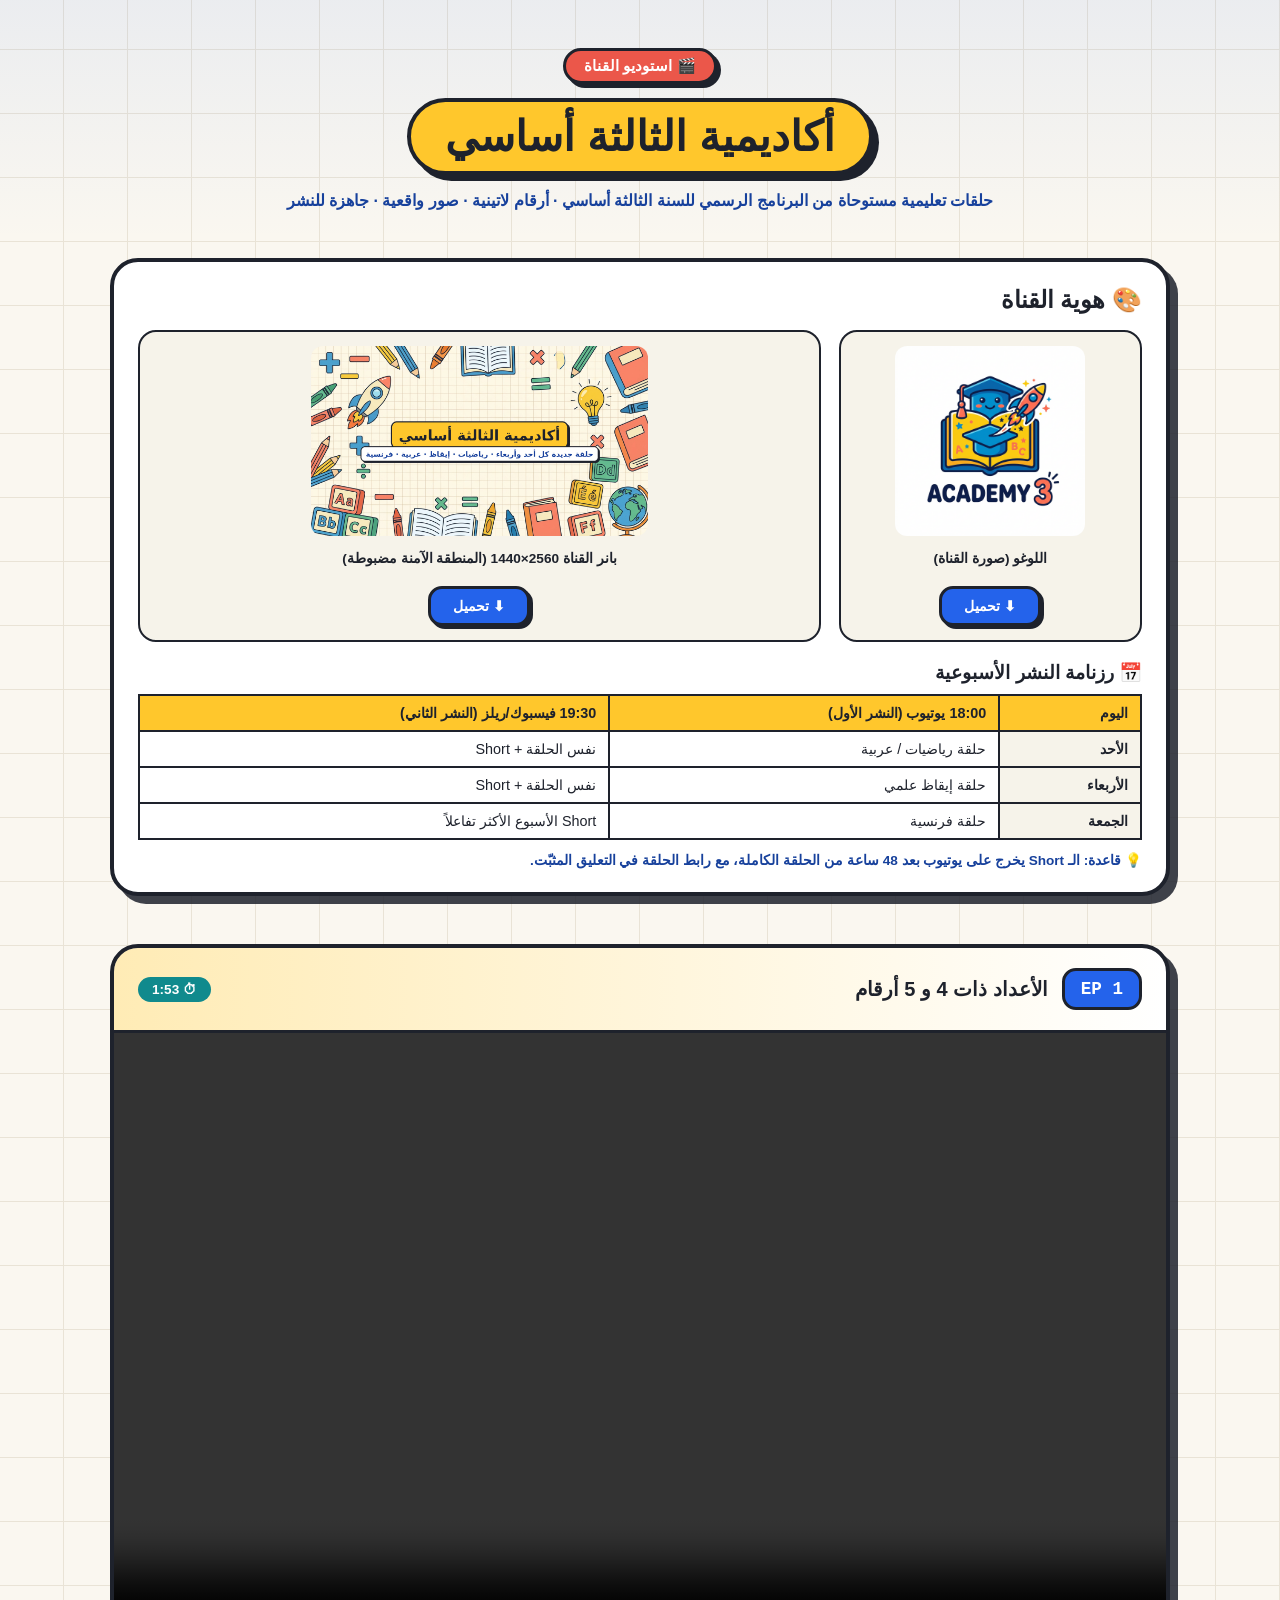
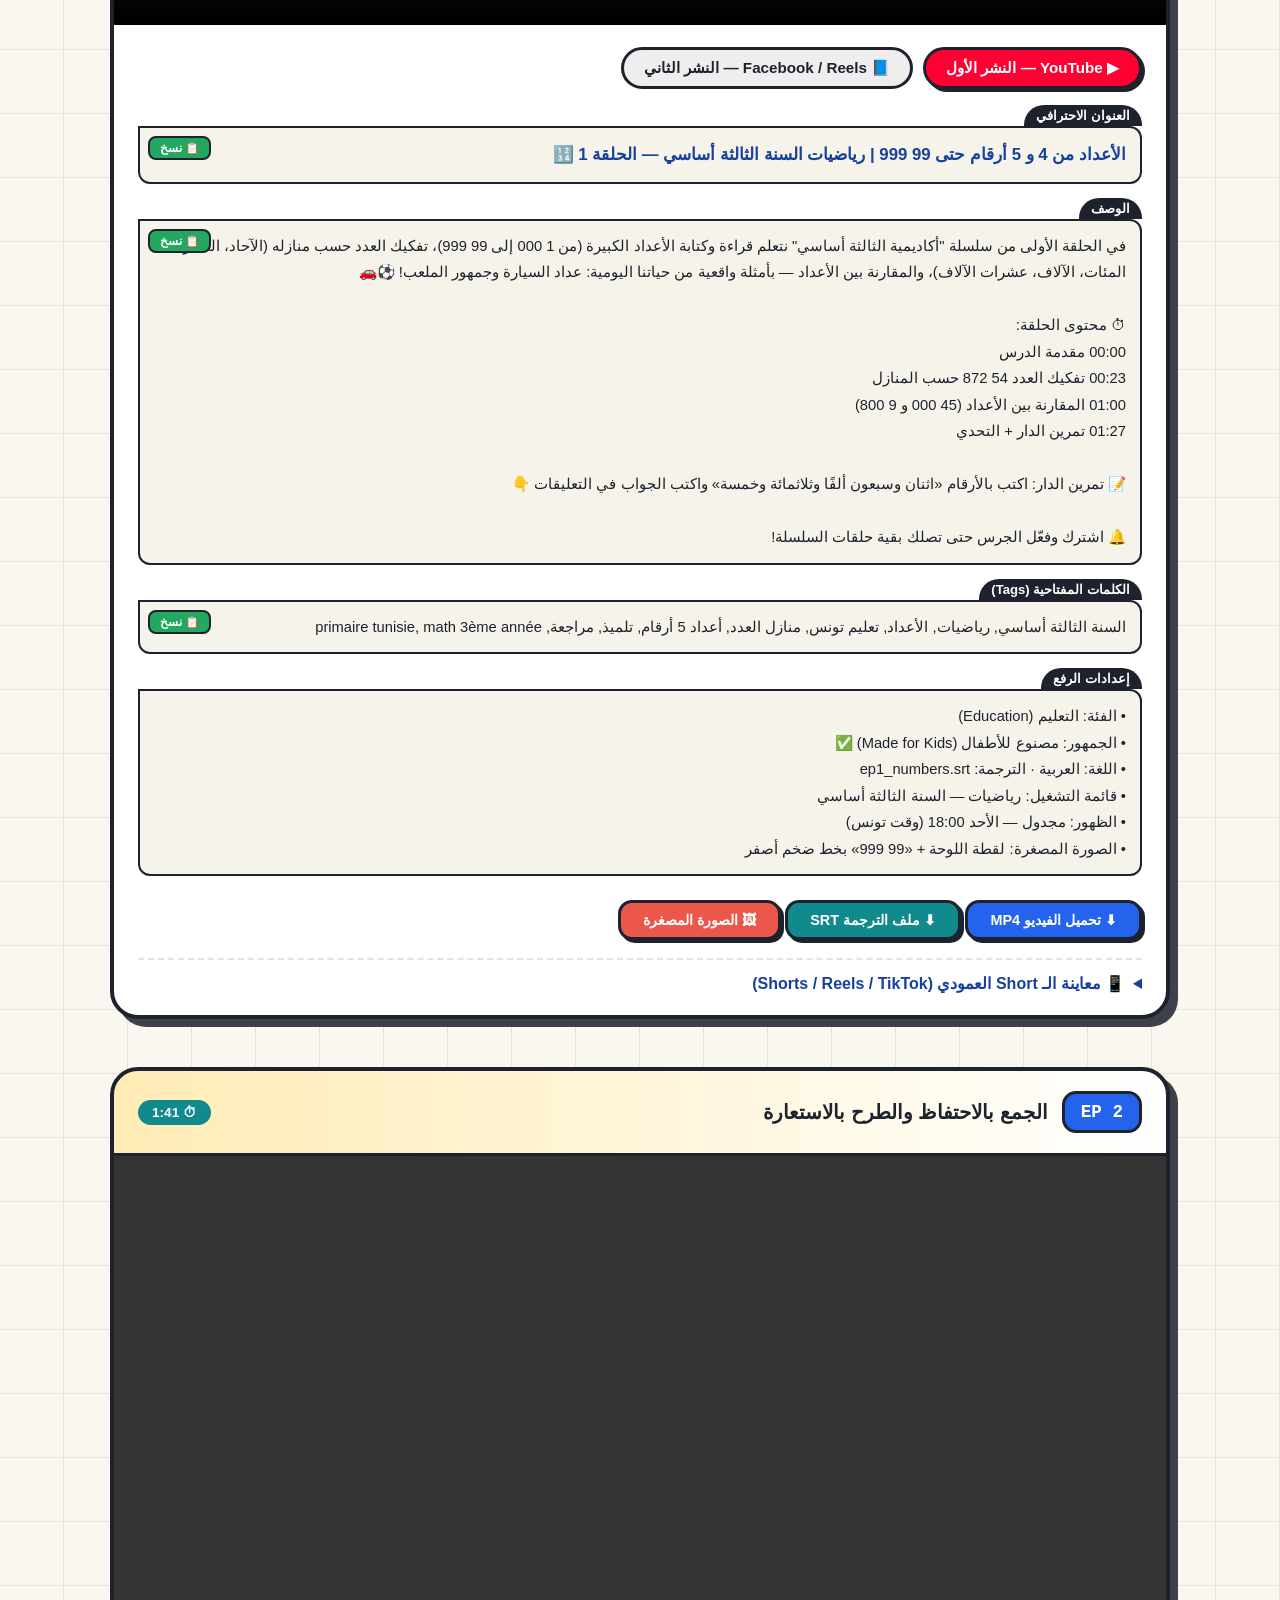
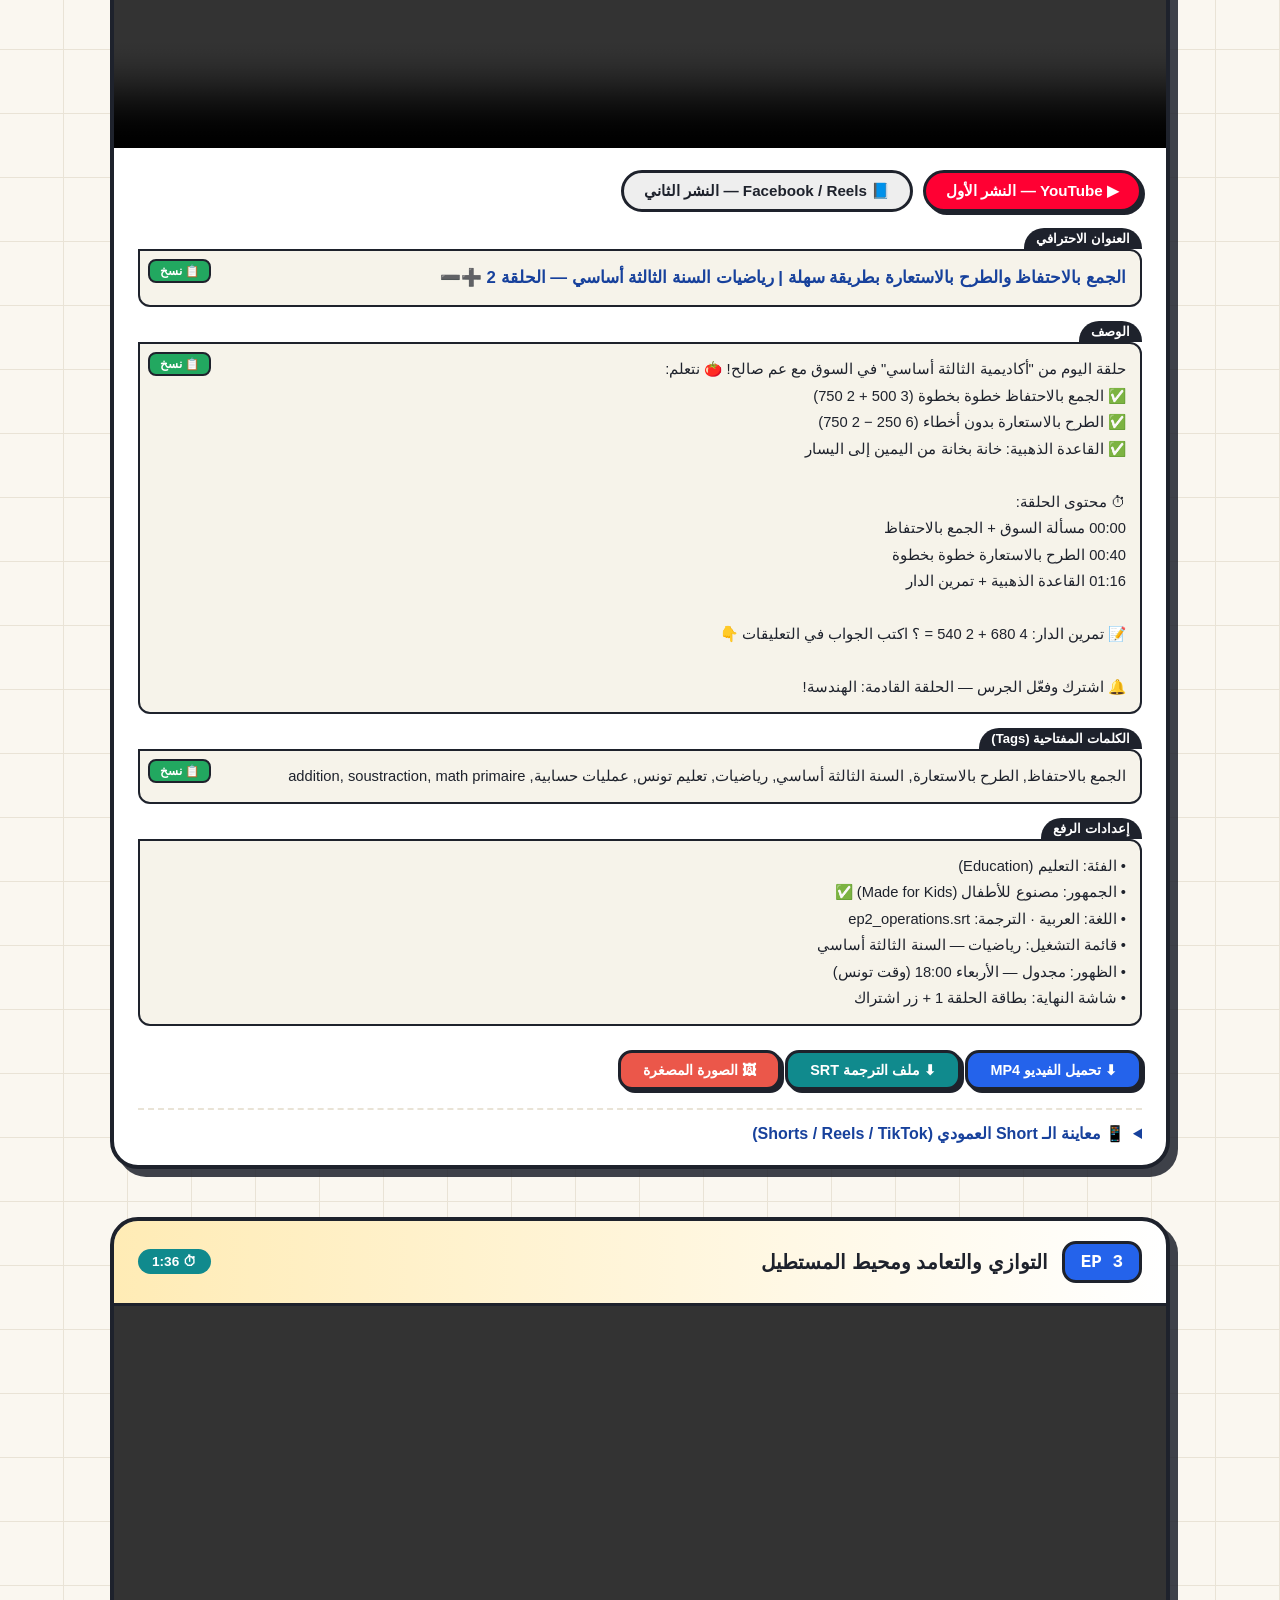
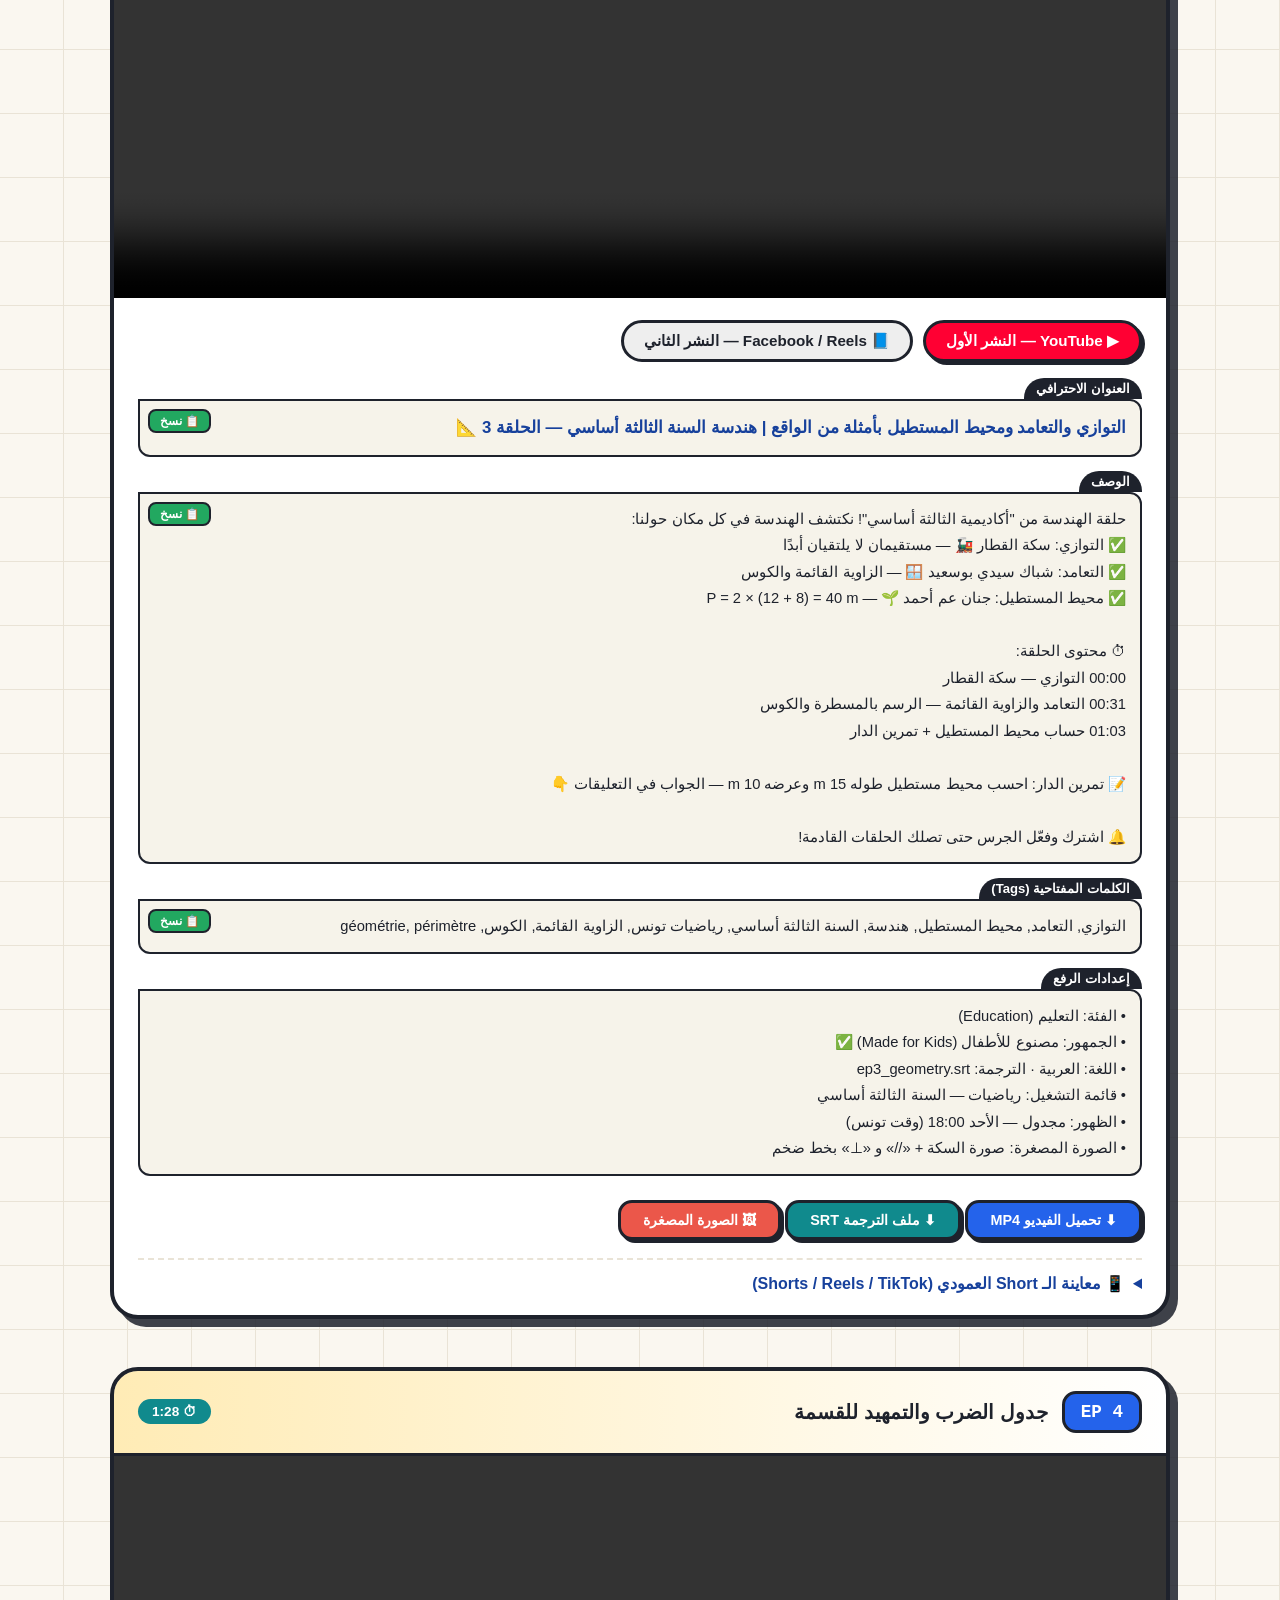
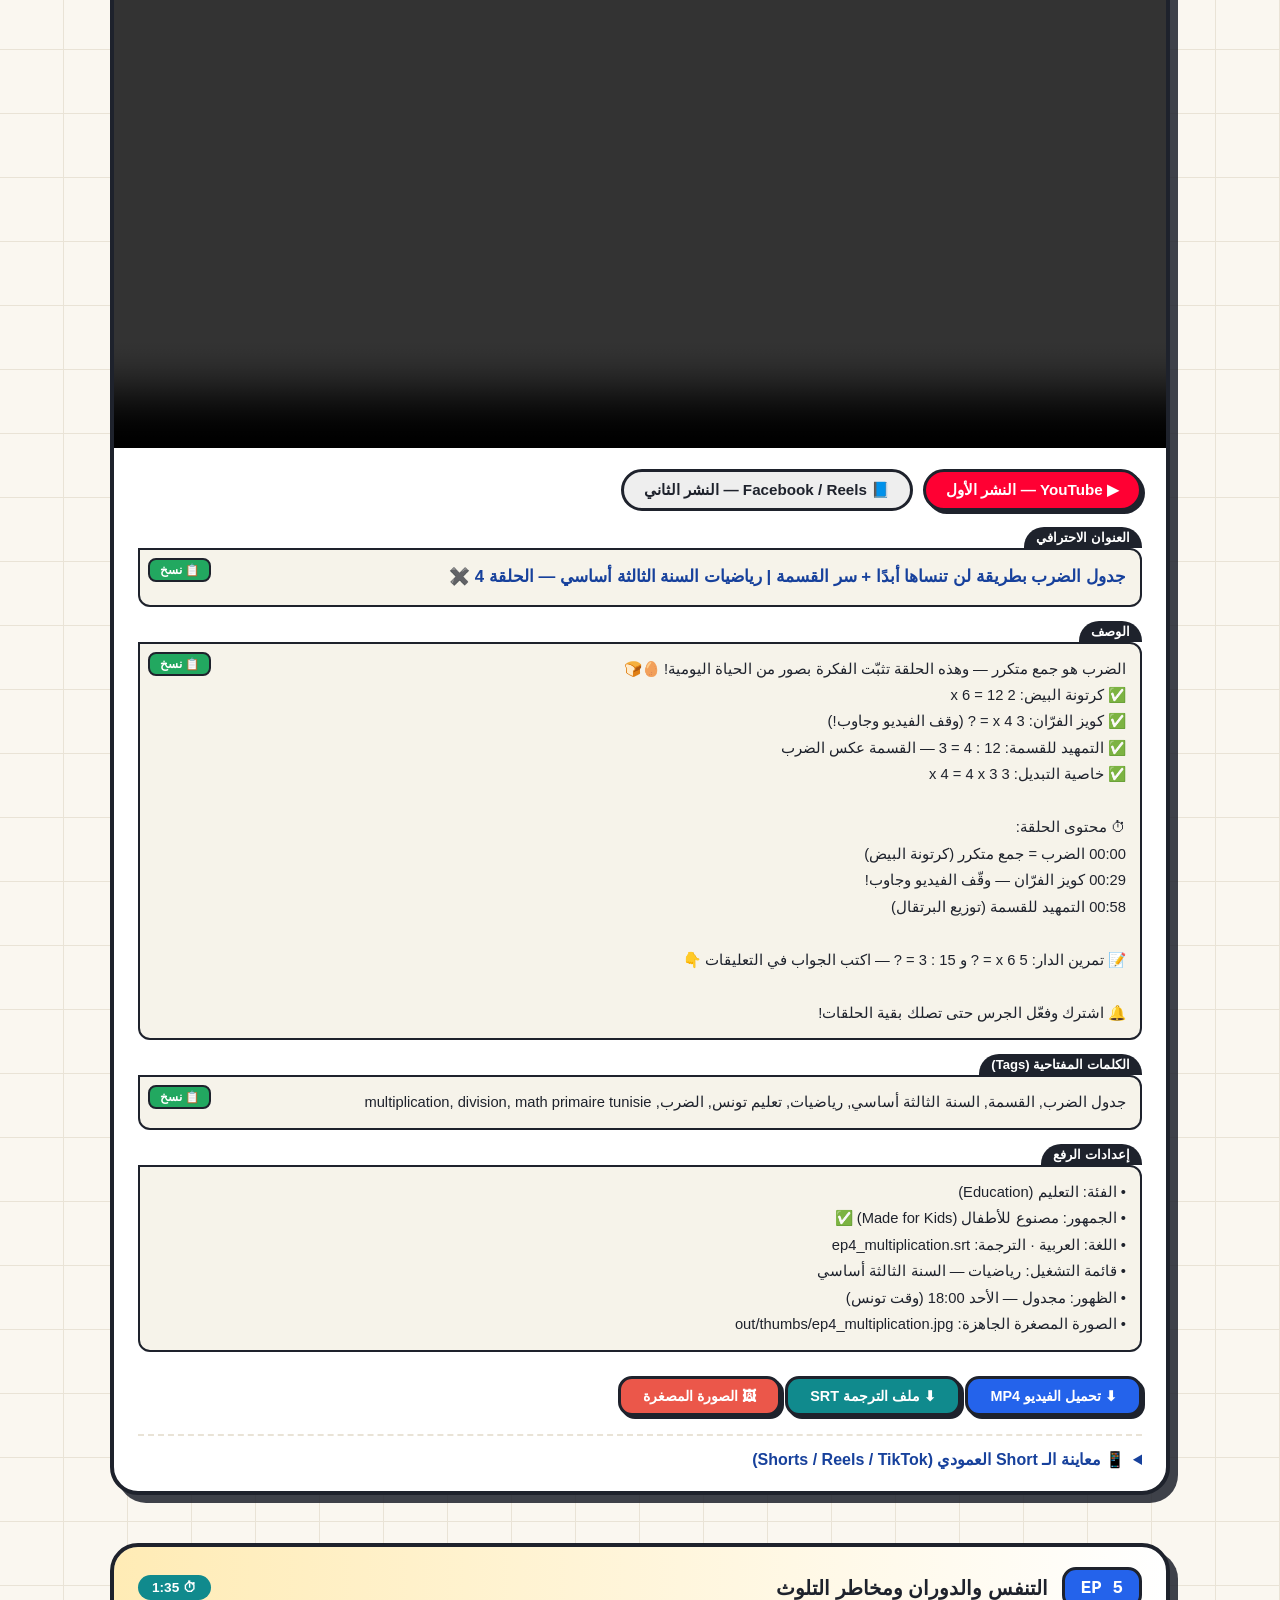
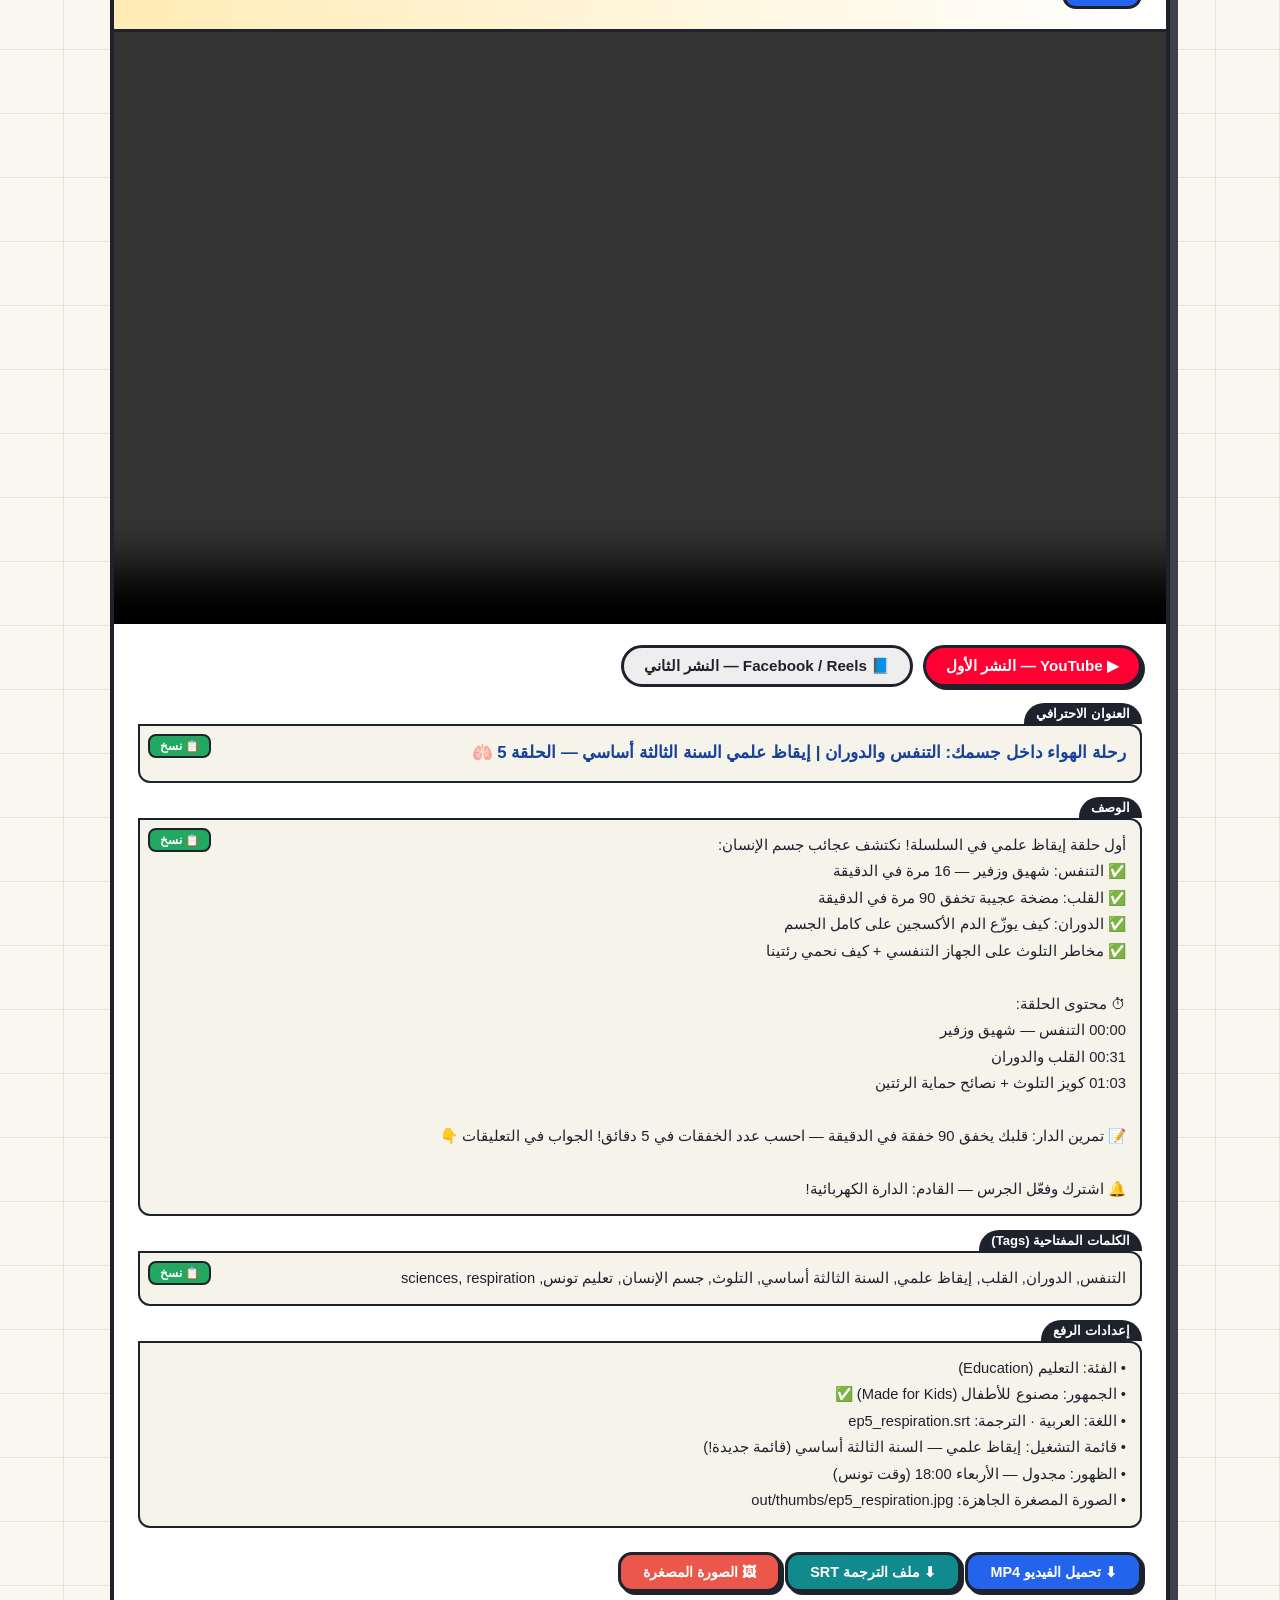
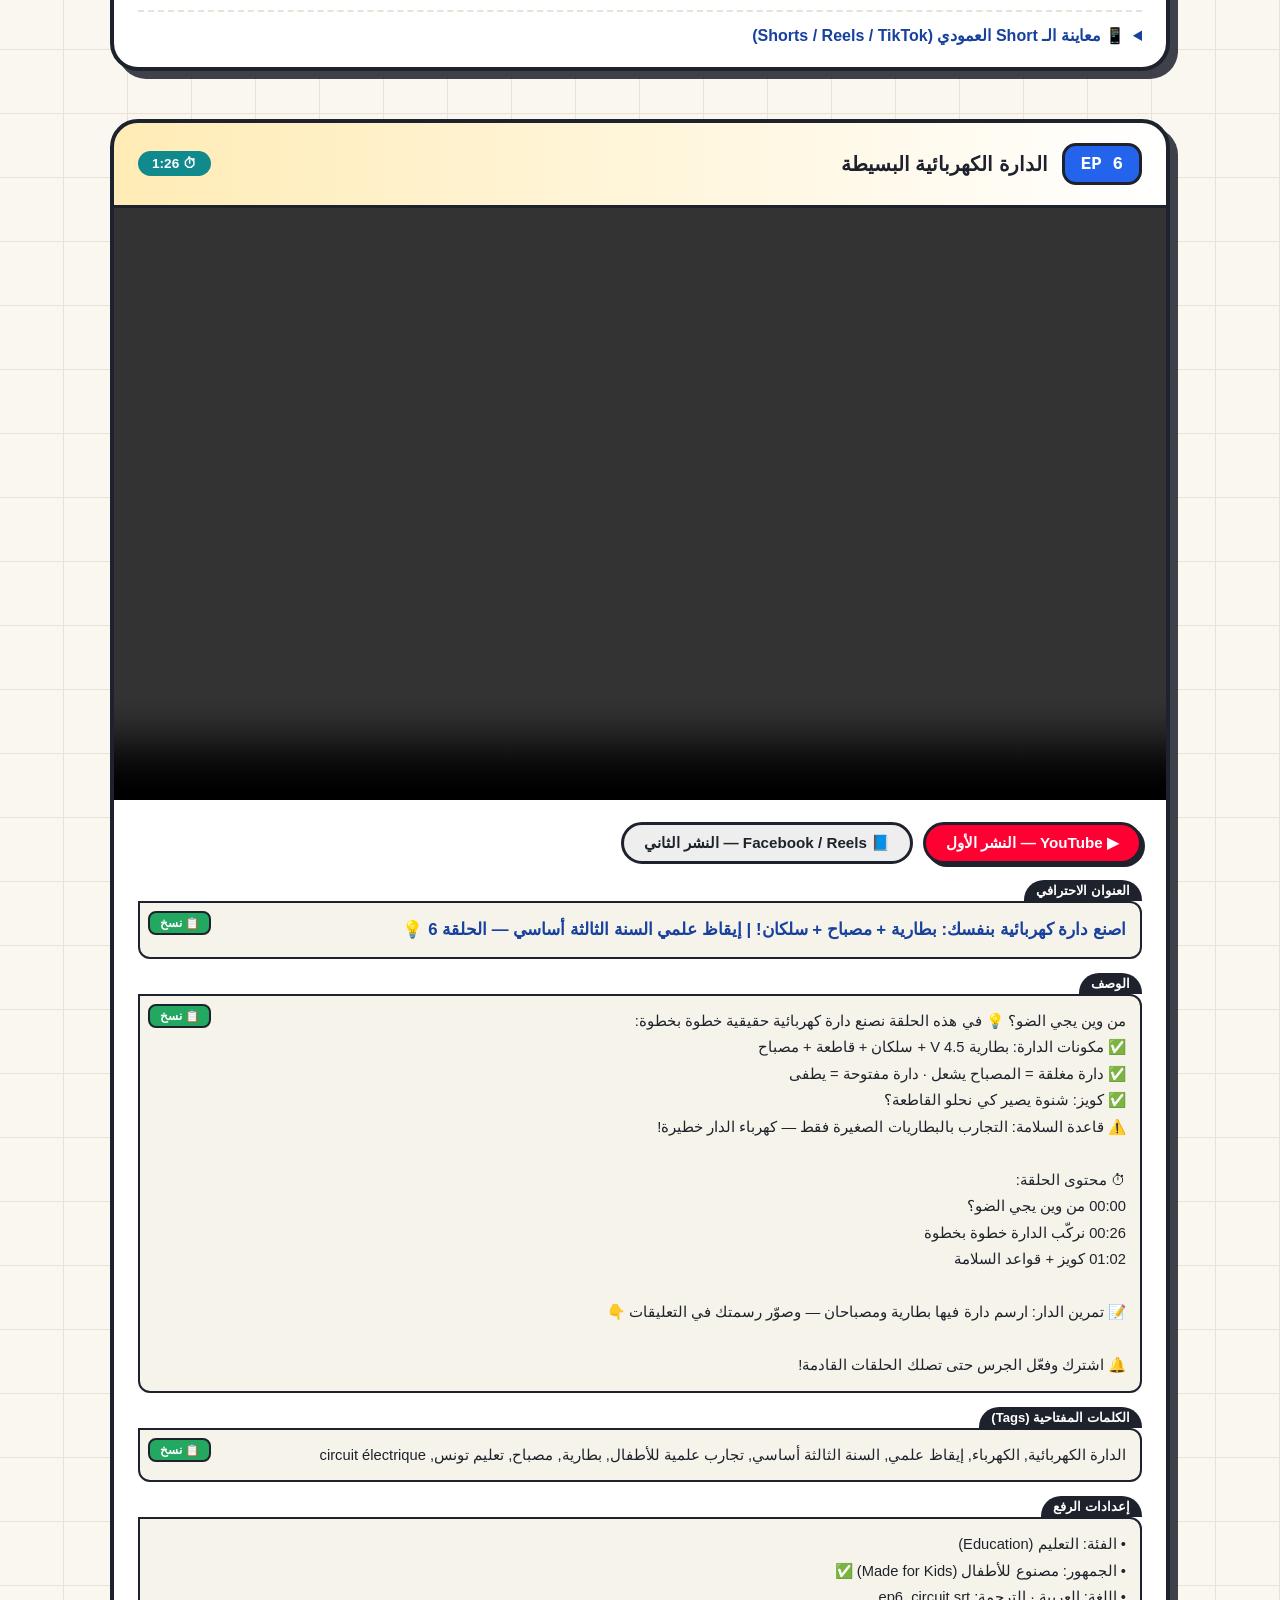
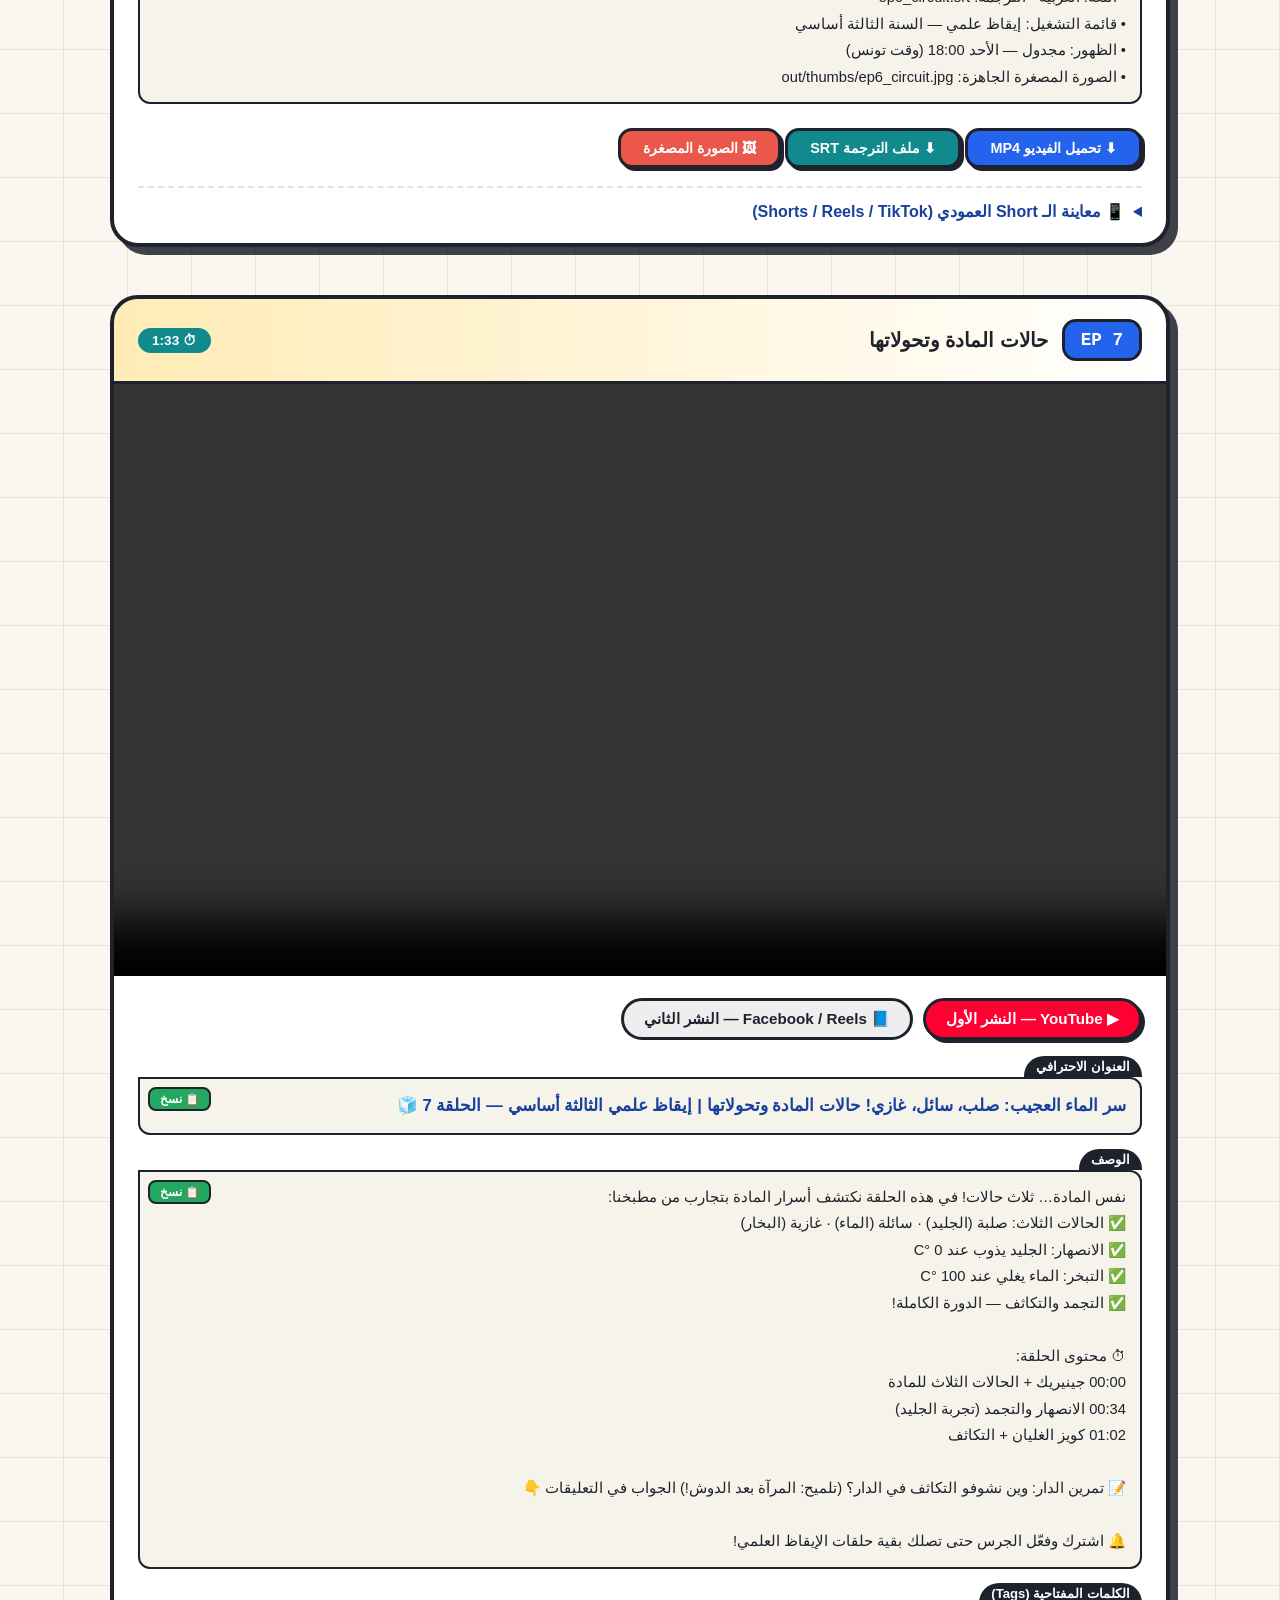
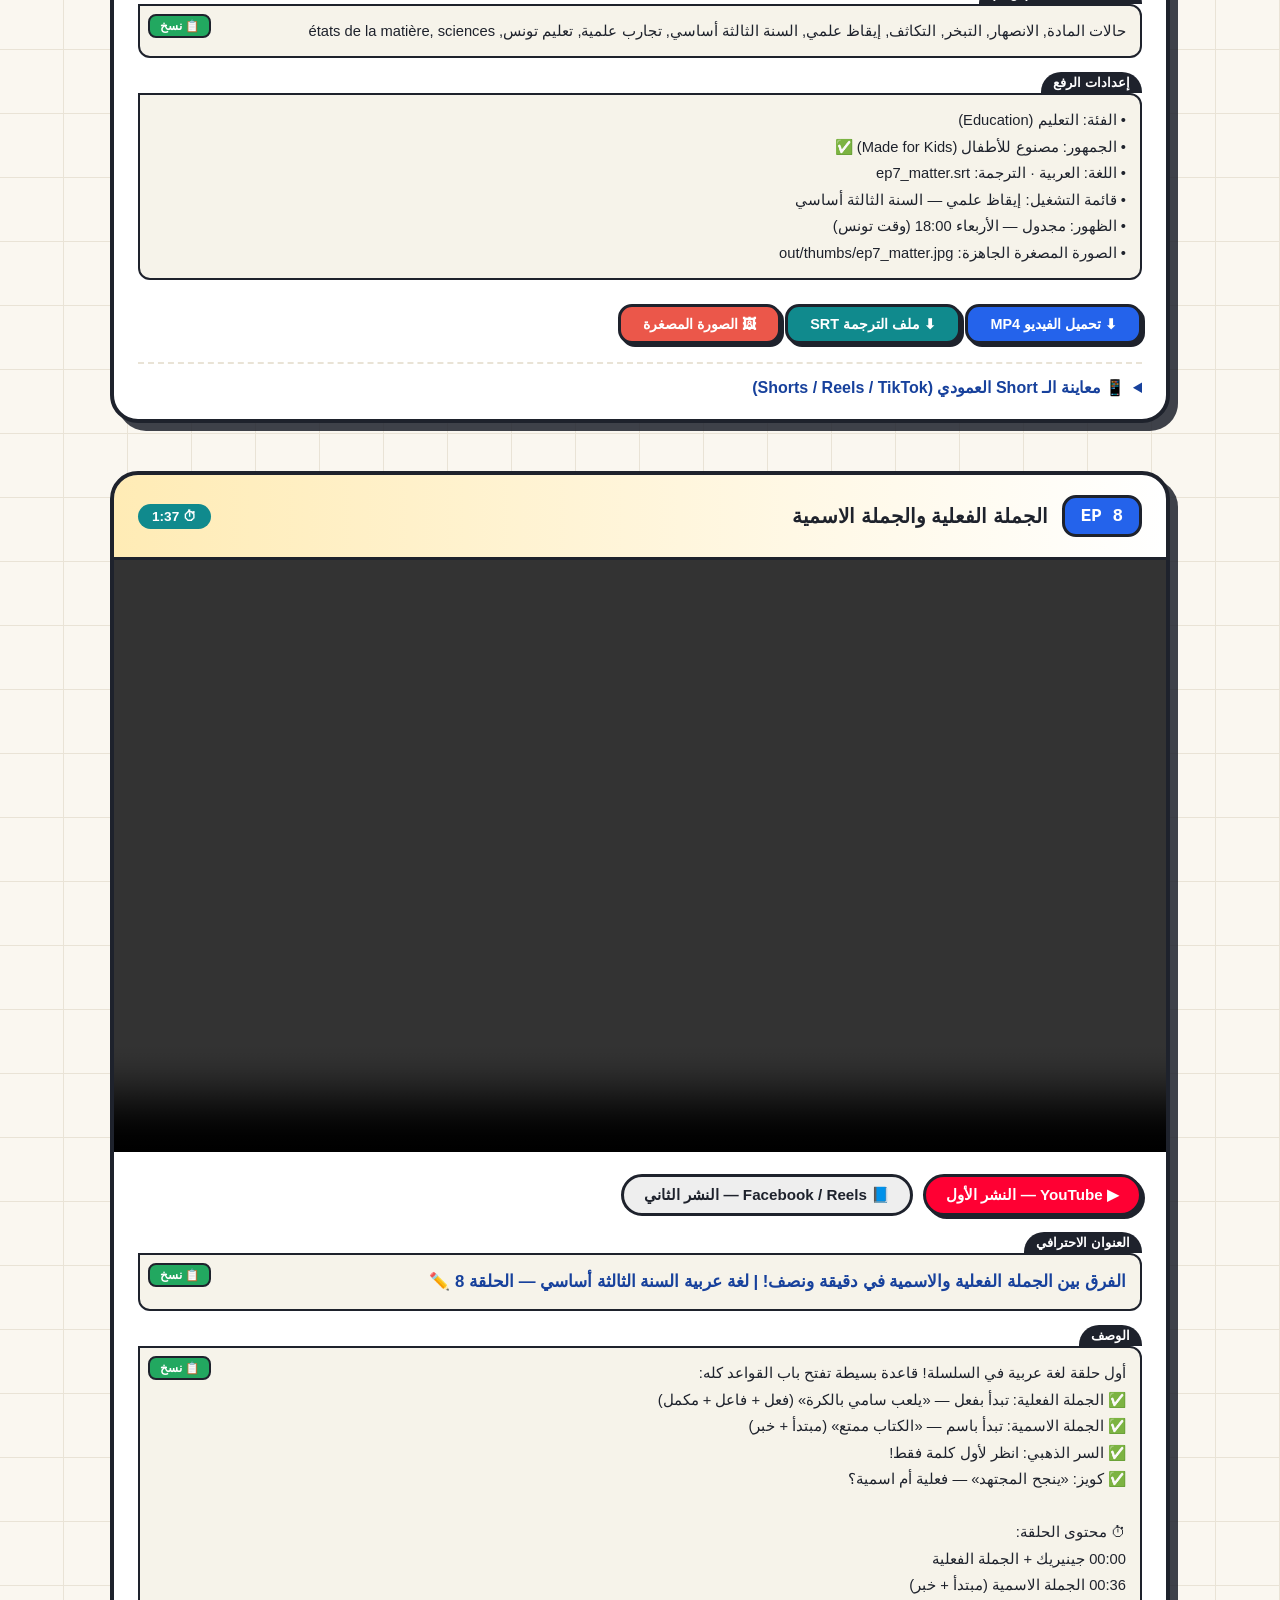
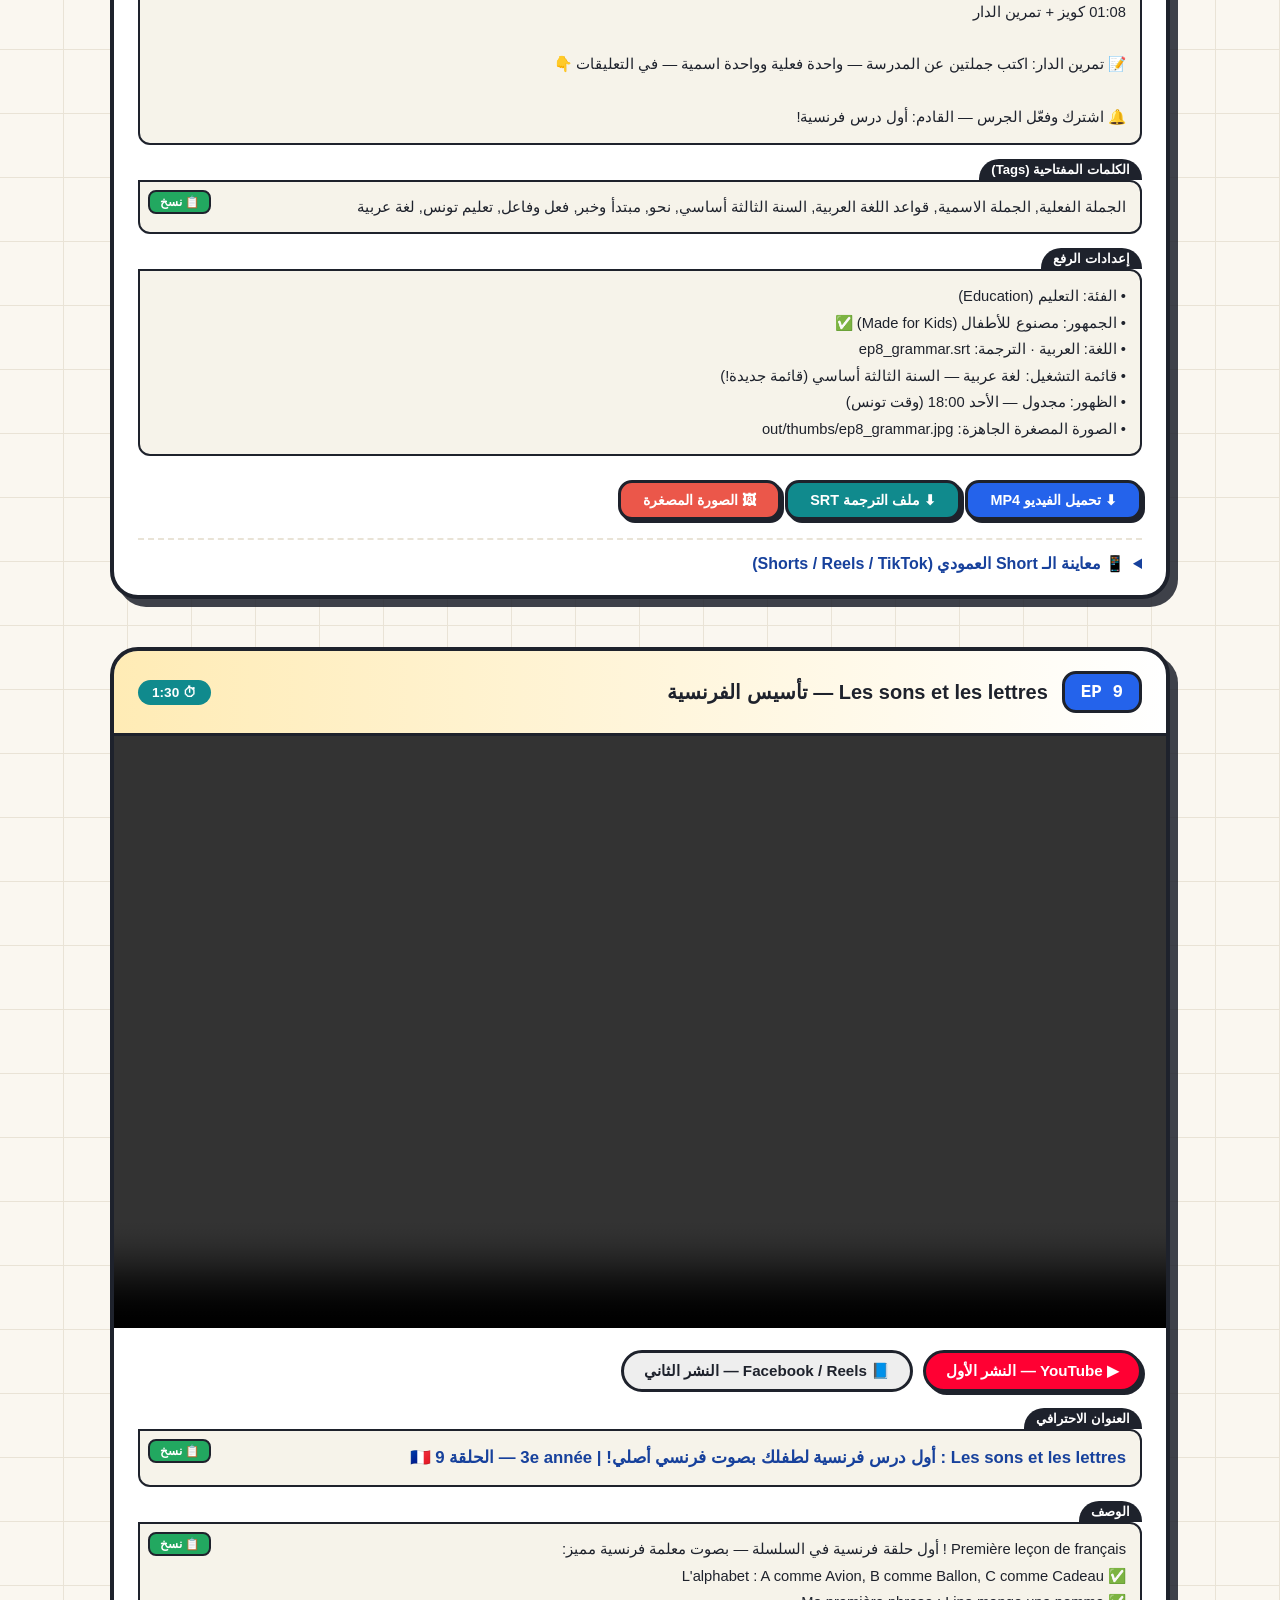
==== commit 9c4fa001: "t3: احترافية كاملة — حلقات 7-9 (مادة/عربية/فرنسية بصوت فرنسي) + جينيريك باللوغو + هوية القناة (لوغو+" ====
--- a/t3/index.html
+++ b/t3/index.html
@@ -109,6 +109,26 @@
   .vshort{width:min(300px,70vw); aspect-ratio:9/16; margin:14px auto 0; display:block;
           border:3px solid var(--ink); border-radius:18px; background:#000}
   footer{text-align:center; padding:30px; color:var(--blue-d); font-weight:600}
+  .brand-kit{
+    background:var(--card); border:4px solid var(--ink); border-radius:28px;
+    box-shadow:8px 8px 0 rgba(30,34,44,.85); margin:0 auto 48px; padding:24px;
+    max-width:1100px;
+  }
+  .brand-kit h2{margin-bottom:16px}
+  .brand-grid{display:flex; gap:18px; flex-wrap:wrap; margin-bottom:20px}
+  .brand-item{
+    flex:1; min-width:200px; text-align:center; background:#f6f3ea;
+    border:2px solid var(--ink); border-radius:18px; padding:14px;
+  }
+  .brand-item.wide{flex:2.4; min-width:300px}
+  .brand-item img{max-width:100%; max-height:190px; border-radius:12px}
+  .brand-item span{display:block; font-weight:700; font-size:.85rem; margin:10px 0}
+  .cal h3{margin-bottom:10px}
+  .cal table{width:100%; border-collapse:collapse; font-size:.9rem}
+  .cal th,.cal td{border:2px solid var(--ink); padding:9px 12px; text-align:right}
+  .cal th{background:var(--sun); font-weight:800}
+  .cal td:first-child{font-weight:800; background:#f6f3ea}
+  .cal .tip{margin-top:12px; font-size:.85rem; color:var(--blue-d); font-weight:600}
 </style>
 </head>
 <body>
@@ -119,7 +139,35 @@
   <p>حلقات تعليمية مستوحاة من البرنامج الرسمي للسنة الثالثة أساسي · أرقام لاتينية · صور واقعية · جاهزة للنشر</p>
 </header>
 
-<main id="list"></main>
+<main>
+  <section class="brand-kit">
+    <h2>🎨 هوية القناة</h2>
+    <div class="brand-grid">
+      <div class="brand-item">
+        <img src="assets/brand/logo.png" alt="اللوغو">
+        <span>اللوغو (صورة القناة)</span>
+        <a class="dl" href="assets/brand/logo.png" download>⬇ تحميل</a>
+      </div>
+      <div class="brand-item wide">
+        <img src="assets/brand/banner_final.jpg" alt="البانر">
+        <span>بانر القناة 2560×1440 (المنطقة الآمنة مضبوطة)</span>
+        <a class="dl" href="assets/brand/banner_final.jpg" download>⬇ تحميل</a>
+      </div>
+    </div>
+    <div class="cal">
+      <h3>📅 رزنامة النشر الأسبوعية</h3>
+      <table>
+        <tr><th>اليوم</th><th>18:00 يوتيوب (النشر الأول)</th><th>19:30 فيسبوك/ريلز (النشر الثاني)</th></tr>
+        <tr><td>الأحد</td><td>حلقة رياضيات / عربية</td><td>نفس الحلقة + Short</td></tr>
+        <tr><td>الأربعاء</td><td>حلقة إيقاظ علمي</td><td>نفس الحلقة + Short</td></tr>
+        <tr><td>الجمعة</td><td>حلقة فرنسية</td><td>Short الأسبوع الأكثر تفاعلاً</td></tr>
+      </table>
+      <p class="tip">💡 قاعدة: الـ Short يخرج على يوتيوب <b>بعد 48 ساعة</b> من الحلقة الكاملة، مع رابط الحلقة في التعليق المثبّت.</p>
+    </div>
+  </section>
+
+  <div id="list"></div>
+</main>
 
 <footer>صُنعت بمحرّك <b>render_t3.py</b> — كل حلقة = ملف JSON واحد ✨</footer>
 
@@ -357,6 +405,149 @@
         "أفضل وقت للنشر: الجمعة 18:00–20:00",
         "أول تعليق مثبّت: حل تمرين الحلقة 5 + رابط اليوتيوب",
         "الـ Short = تركيب الدارة — محتوى «تجربة» ينتشر بسرعة"
+      ]
+    }
+  },
+  {
+    id: "ep7_matter",
+    num: 7,
+    dur: "1:33",
+    display: "حالات المادة وتحولاتها",
+    yt: {
+      title: "سر الماء العجيب: صلب، سائل، غازي! حالات المادة وتحولاتها | إيقاظ علمي الثالثة أساسي — الحلقة 7 🧊",
+      desc: `نفس المادة… ثلاث حالات! في هذه الحلقة نكتشف أسرار المادة بتجارب من مطبخنا:
+✅ الحالات الثلاث: صلبة (الجليد) · سائلة (الماء) · غازية (البخار)
+✅ الانصهار: الجليد يذوب عند 0 °C
+✅ التبخر: الماء يغلي عند 100 °C
+✅ التجمد والتكاثف — الدورة الكاملة!
+
+⏱ محتوى الحلقة:
+00:00 جينيريك + الحالات الثلاث للمادة
+00:34 الانصهار والتجمد (تجربة الجليد)
+01:02 كويز الغليان + التكاثف
+
+📝 تمرين الدار: وين نشوفو التكاثف في الدار؟ (تلميح: المرآة بعد الدوش!) الجواب في التعليقات 👇
+
+🔔 اشترك وفعّل الجرس حتى تصلك بقية حلقات الإيقاظ العلمي!`,
+      tags: "حالات المادة, الانصهار, التبخر, التكاثف, إيقاظ علمي, السنة الثالثة أساسي, تجارب علمية, تعليم تونس, états de la matière, sciences",
+      settings: [
+        "الفئة: التعليم (Education)",
+        "الجمهور: مصنوع للأطفال (Made for Kids) ✅",
+        "اللغة: العربية · الترجمة: ep7_matter.srt",
+        "قائمة التشغيل: إيقاظ علمي — السنة الثالثة أساسي",
+        "الظهور: مجدول — الأربعاء 18:00 (وقت تونس)",
+        "الصورة المصغرة الجاهزة: out/thumbs/ep7_matter.jpg"
+      ]
+    },
+    fb: {
+      title: "🧊 الجليد يذوب عند 0° والماء يغلي عند 100° — لكن هل يعرف طفلك «علاش»؟",
+      desc: `درس إيقاظ علمي ممتع بتجارب من المطبخ: حالات المادة الثلاث وتحولاتها 💧
+الانصهار، التجمد، التبخر، والتكاثف — بصور واقعية وأمثلة يعيشها الطفل كل يوم.
+📝 تحدي: وين نشوفو التكاثف في الدار؟ جاوب في التعليقات!
+#إيقاظ_علمي #حالات_المادة #السنة_الثالثة_أساسي #تجارب_علمية #تعليم_تونس`,
+      tags: "#حالات_المادة #الانصهار #التبخر #إيقاظ_علمي #السنة_الثالثة_أساسي #تعليم_تونس",
+      settings: [
+        "المنصة: فيسبوك (أفقي) + Short جاهز: out/shorts/ep7_matter_short.mp4",
+        "الجمهور: أولياء + معلمون + صفحات الأنشطة العلمية",
+        "أفضل وقت للنشر: الأربعاء 19:00–21:00",
+        "أول تعليق مثبّت: حل تمرين الحلقة 6 + رابط اليوتيوب",
+        "الـ Short = كويز الغليان 100 °C — سؤال يثير الفضول"
+      ]
+    }
+  },
+  {
+    id: "ep8_grammar",
+    num: 8,
+    dur: "1:37",
+    display: "الجملة الفعلية والجملة الاسمية",
+    yt: {
+      title: "الفرق بين الجملة الفعلية والاسمية في دقيقة ونصف! | لغة عربية السنة الثالثة أساسي — الحلقة 8 ✏️",
+      desc: `أول حلقة لغة عربية في السلسلة! قاعدة بسيطة تفتح باب القواعد كله:
+✅ الجملة الفعلية: تبدأ بفعل — «يلعب سامي بالكرة» (فعل + فاعل + مكمل)
+✅ الجملة الاسمية: تبدأ باسم — «الكتاب ممتع» (مبتدأ + خبر)
+✅ السر الذهبي: انظر لأول كلمة فقط!
+✅ كويز: «ينجح المجتهد» — فعلية أم اسمية؟
+
+⏱ محتوى الحلقة:
+00:00 جينيريك + الجملة الفعلية
+00:36 الجملة الاسمية (مبتدأ + خبر)
+01:08 كويز + تمرين الدار
+
+📝 تمرين الدار: اكتب جملتين عن المدرسة — واحدة فعلية وواحدة اسمية — في التعليقات 👇
+
+🔔 اشترك وفعّل الجرس — القادم: أول درس فرنسية!`,
+      tags: "الجملة الفعلية, الجملة الاسمية, قواعد اللغة العربية, السنة الثالثة أساسي, نحو, مبتدأ وخبر, فعل وفاعل, تعليم تونس, لغة عربية",
+      settings: [
+        "الفئة: التعليم (Education)",
+        "الجمهور: مصنوع للأطفال (Made for Kids) ✅",
+        "اللغة: العربية · الترجمة: ep8_grammar.srt",
+        "قائمة التشغيل: لغة عربية — السنة الثالثة أساسي (قائمة جديدة!)",
+        "الظهور: مجدول — الأحد 18:00 (وقت تونس)",
+        "الصورة المصغرة الجاهزة: out/thumbs/ep8_grammar.jpg"
+      ]
+    },
+    fb: {
+      title: "✏️ «يلعب سامي» و «الكتاب ممتع» — قاعدة وحيدة تفرق بينهما، طفلك يعرفها؟",
+      desc: `أبسط شرح للجملة الفعلية والجملة الاسمية 📚
+السر كله في أول كلمة: فعل ➜ جملة فعلية، اسم ➜ جملة اسمية!
+مع كويز تفاعلي «وقّف الفيديو وجاوب» 🎯
+📝 تحدي: اكتب جملة فعلية وجملة اسمية عن المدرسة في التعليقات!
+#لغة_عربية #قواعد #الجملة_الفعلية #السنة_الثالثة_أساسي #تعليم_تونس`,
+      tags: "#لغة_عربية #الجملة_الفعلية #الجملة_الاسمية #قواعد #السنة_الثالثة_أساسي #تعليم_تونس",
+      settings: [
+        "المنصة: فيسبوك (أفقي) + Short جاهز: out/shorts/ep8_grammar_short.mp4",
+        "الجمهور: أولياء + معلمو اللغة العربية",
+        "أفضل وقت للنشر: الأحد 19:00–21:00",
+        "أول تعليق مثبّت: حل تمرين الحلقة 7 + رابط اليوتيوب",
+        "الـ Short = كويز «ينجح المجتهد» — تفاعل مضمون من الأولياء"
+      ]
+    }
+  },
+  {
+    id: "ep9_french",
+    num: 9,
+    dur: "1:30",
+    display: "Les sons et les lettres — تأسيس الفرنسية",
+    yt: {
+      title: "Les sons et les lettres : أول درس فرنسية لطفلك بصوت فرنسي أصلي! | 3e année — الحلقة 9 🇫🇷",
+      desc: `Première leçon de français ! أول حلقة فرنسية في السلسلة — بصوت معلمة فرنسية مميز:
+✅ L'alphabet : A comme Avion, B comme Ballon, C comme Cadeau
+✅ Ma première phrase : Lina mange une pomme
+✅ La règle d'or : Sujet + Verbe + Complément (S+V+C)
+✅ Petit quiz : B comme… ?
+
+⏱ محتوى الحلقة:
+00:00 Générique + L'alphabet et les sons
+00:34 Ma première phrase (S+V+C)
+01:04 Petit quiz + devoir à la maison
+
+📝 Devoir : trouvez 3 mots qui commencent par la lettre A — dans les commentaires 👇
+
+🔔 Abonnez-vous ! اشترك حتى تصلك بقية دروس الفرنسية!`,
+      tags: "français 3ème année, les sons et les lettres, alphabet français, تأسيس الفرنسية, السنة الثالثة أساسي, فرنسية للأطفال, sujet verbe complément, apprendre le français, تعليم تونس",
+      settings: [
+        "الفئة: التعليم (Education)",
+        "الجمهور: مصنوع للأطفال (Made for Kids) ✅",
+        "اللغة: الفرنسية · الترجمة: ep9_french.srt",
+        "قائمة التشغيل: Français — السنة الثالثة أساسي (قائمة جديدة!)",
+        "الظهور: مجدول — الجمعة 18:00 (وقت تونس)",
+        "الصورة المصغرة الجاهزة: out/thumbs/ep9_french.jpg"
+      ]
+    },
+    fb: {
+      title: "🇫🇷 A comme Avion! أول درس فرنسية لطفلك — بصوت معلمة فرنسية حقيقية",
+      desc: `مرحلة التأسيس في الفرنسية تبدأ من هنا! 🎓
+Les sons et les lettres + أول جملة كاملة: Sujet + Verbe + Complément
+بصوت فرنسي أصلي ونطق سليم من أول يوم ✨
+📝 Défi : 3 mots qui commencent par A — في التعليقات!
+#français #تأسيس_الفرنسية #السنة_الثالثة_أساسي #تعليم_تونس #فرنسية_للأطفال`,
+      tags: "#français #الفرنسية #تأسيس #alphabet #السنة_الثالثة_أساسي #تعليم_تونس",
+      settings: [
+        "المنصة: فيسبوك (أفقي) + Short جاهز: out/shorts/ep9_french_short.mp4",
+        "الجمهور: أولياء يهتمون بالفرنسية المبكرة (شريحة كبيرة في تونس!)",
+        "أفضل وقت للنشر: الجمعة 18:00–20:00",
+        "أول تعليق مثبّت: حل تمرين الحلقة 8 + رابط اليوتيوب",
+        "الـ Short = A comme Avion — النطق الفرنسي يجذب المتابعين"
       ]
     }
   },
@@ -432,9 +623,11 @@
 
 EPISODES.sort((a,b)=>a.num-b.num);
 const THUMBS = { ep1_numbers:1, ep2_operations:1, ep3_geometry:1,
-                 ep4_multiplication:1, ep5_respiration:1, ep6_circuit:1 };
+                 ep4_multiplication:1, ep5_respiration:1, ep6_circuit:1,
+                 ep7_matter:1, ep8_grammar:1, ep9_french:1 };
 const SHORTS = { ep1_numbers:1, ep2_operations:1, ep3_geometry:1,
-                 ep4_multiplication:1, ep5_respiration:1, ep6_circuit:1 };
+                 ep4_multiplication:1, ep5_respiration:1, ep6_circuit:1,
+                 ep7_matter:1, ep8_grammar:1, ep9_french:1 };
 document.getElementById("list").innerHTML = EPISODES.map(e => `
   <section class="ep">
     <div class="ep-head">
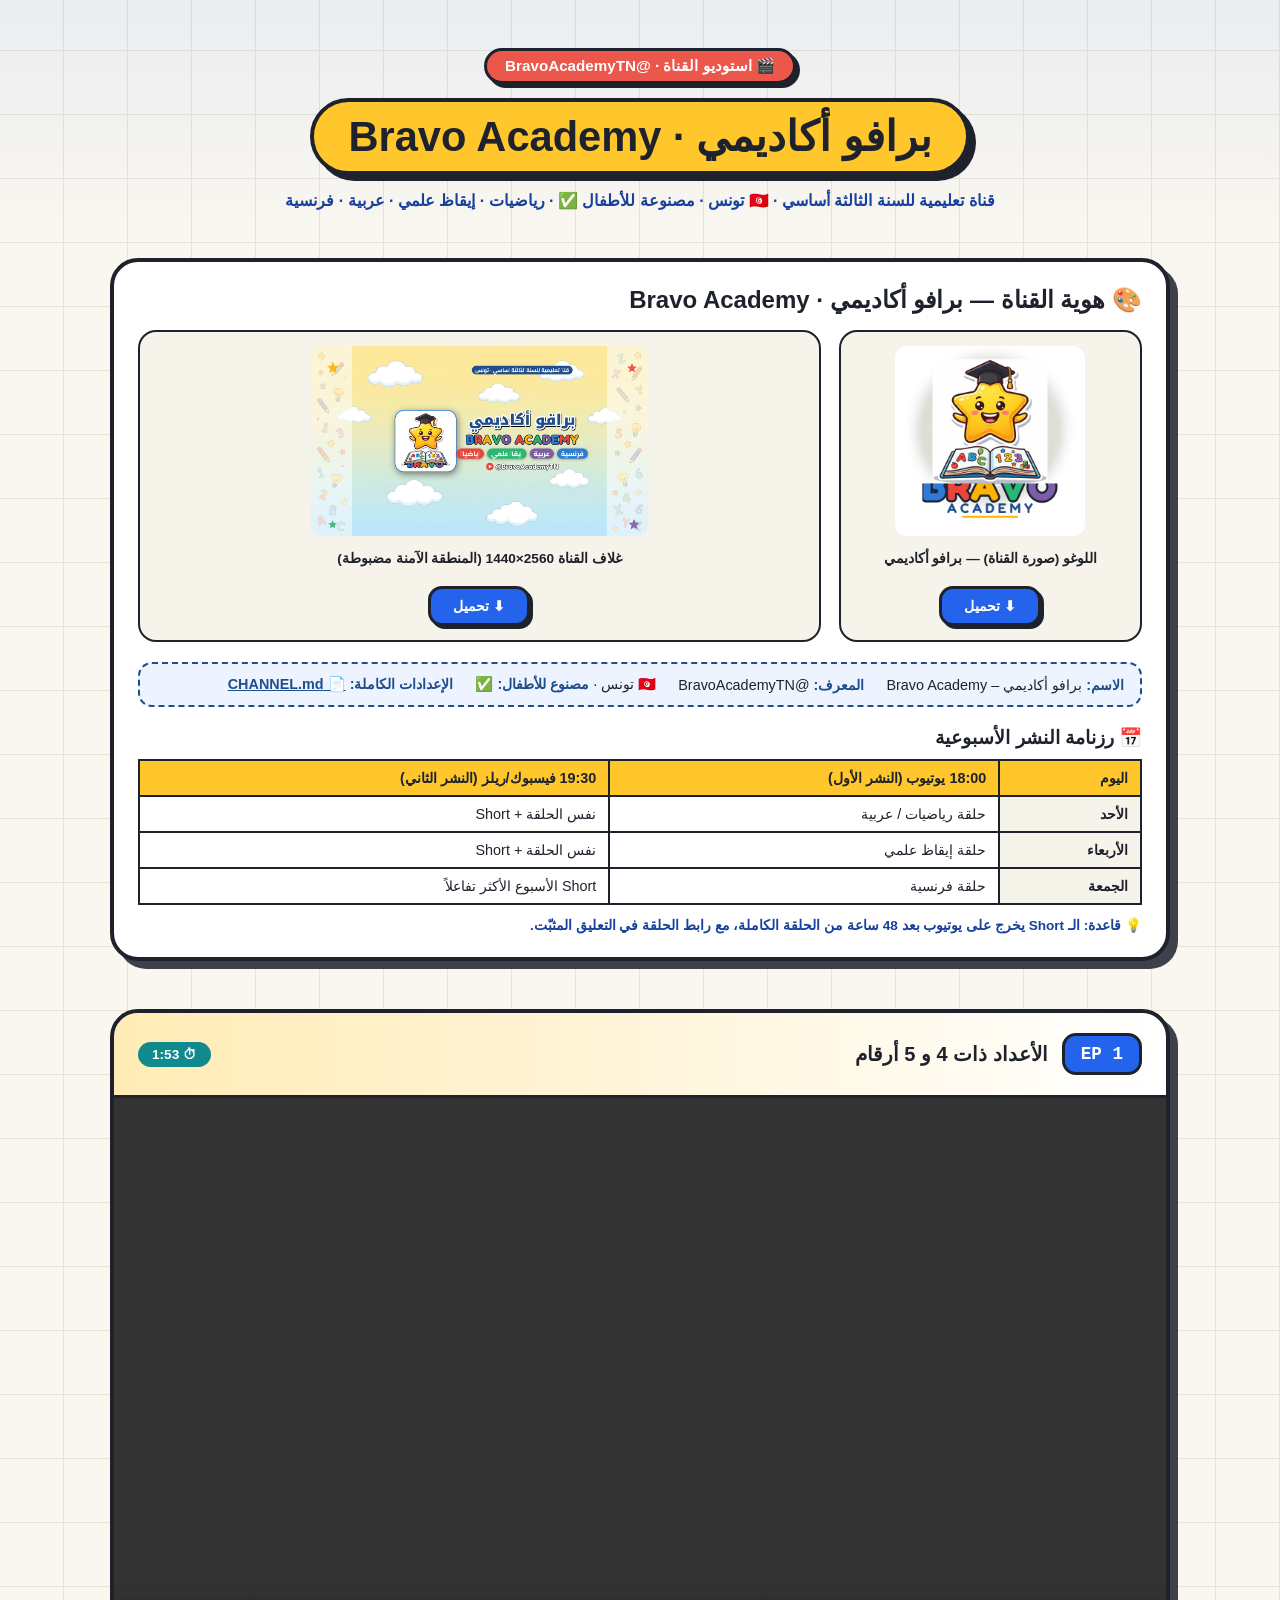
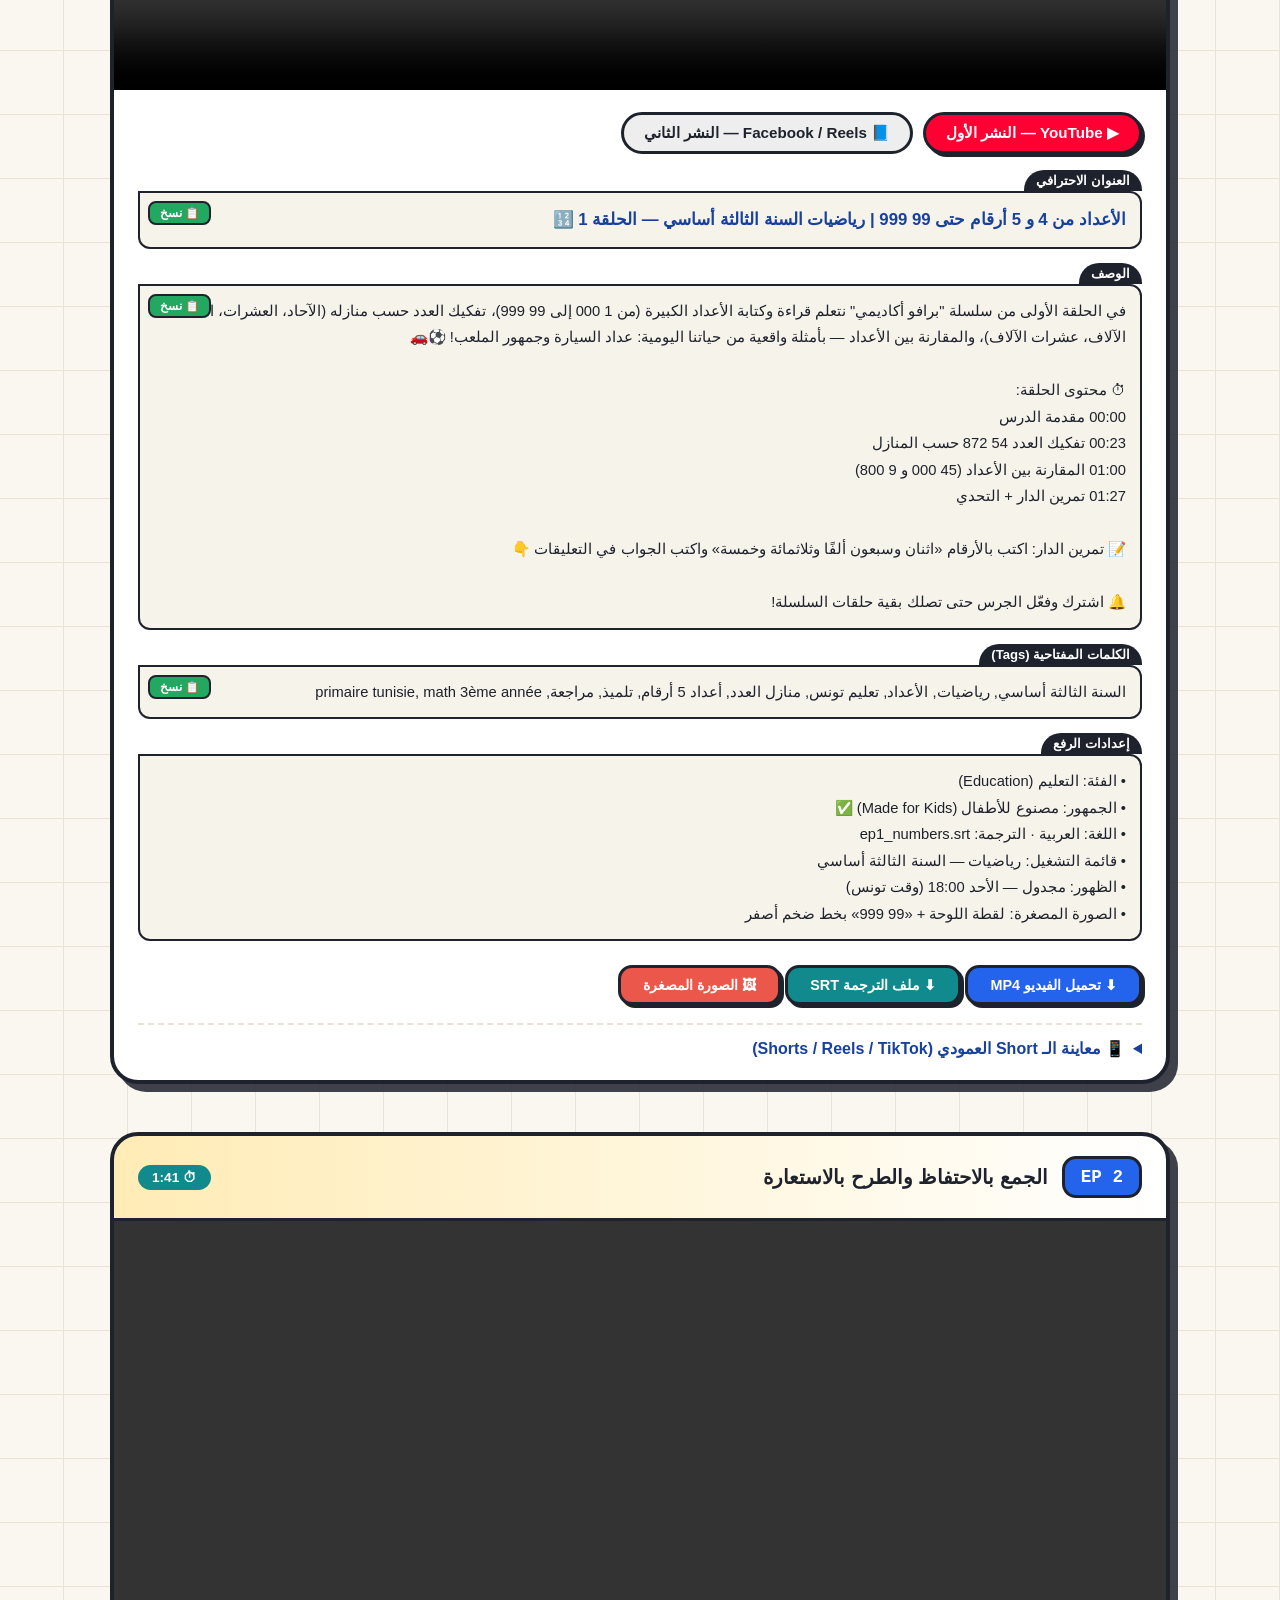
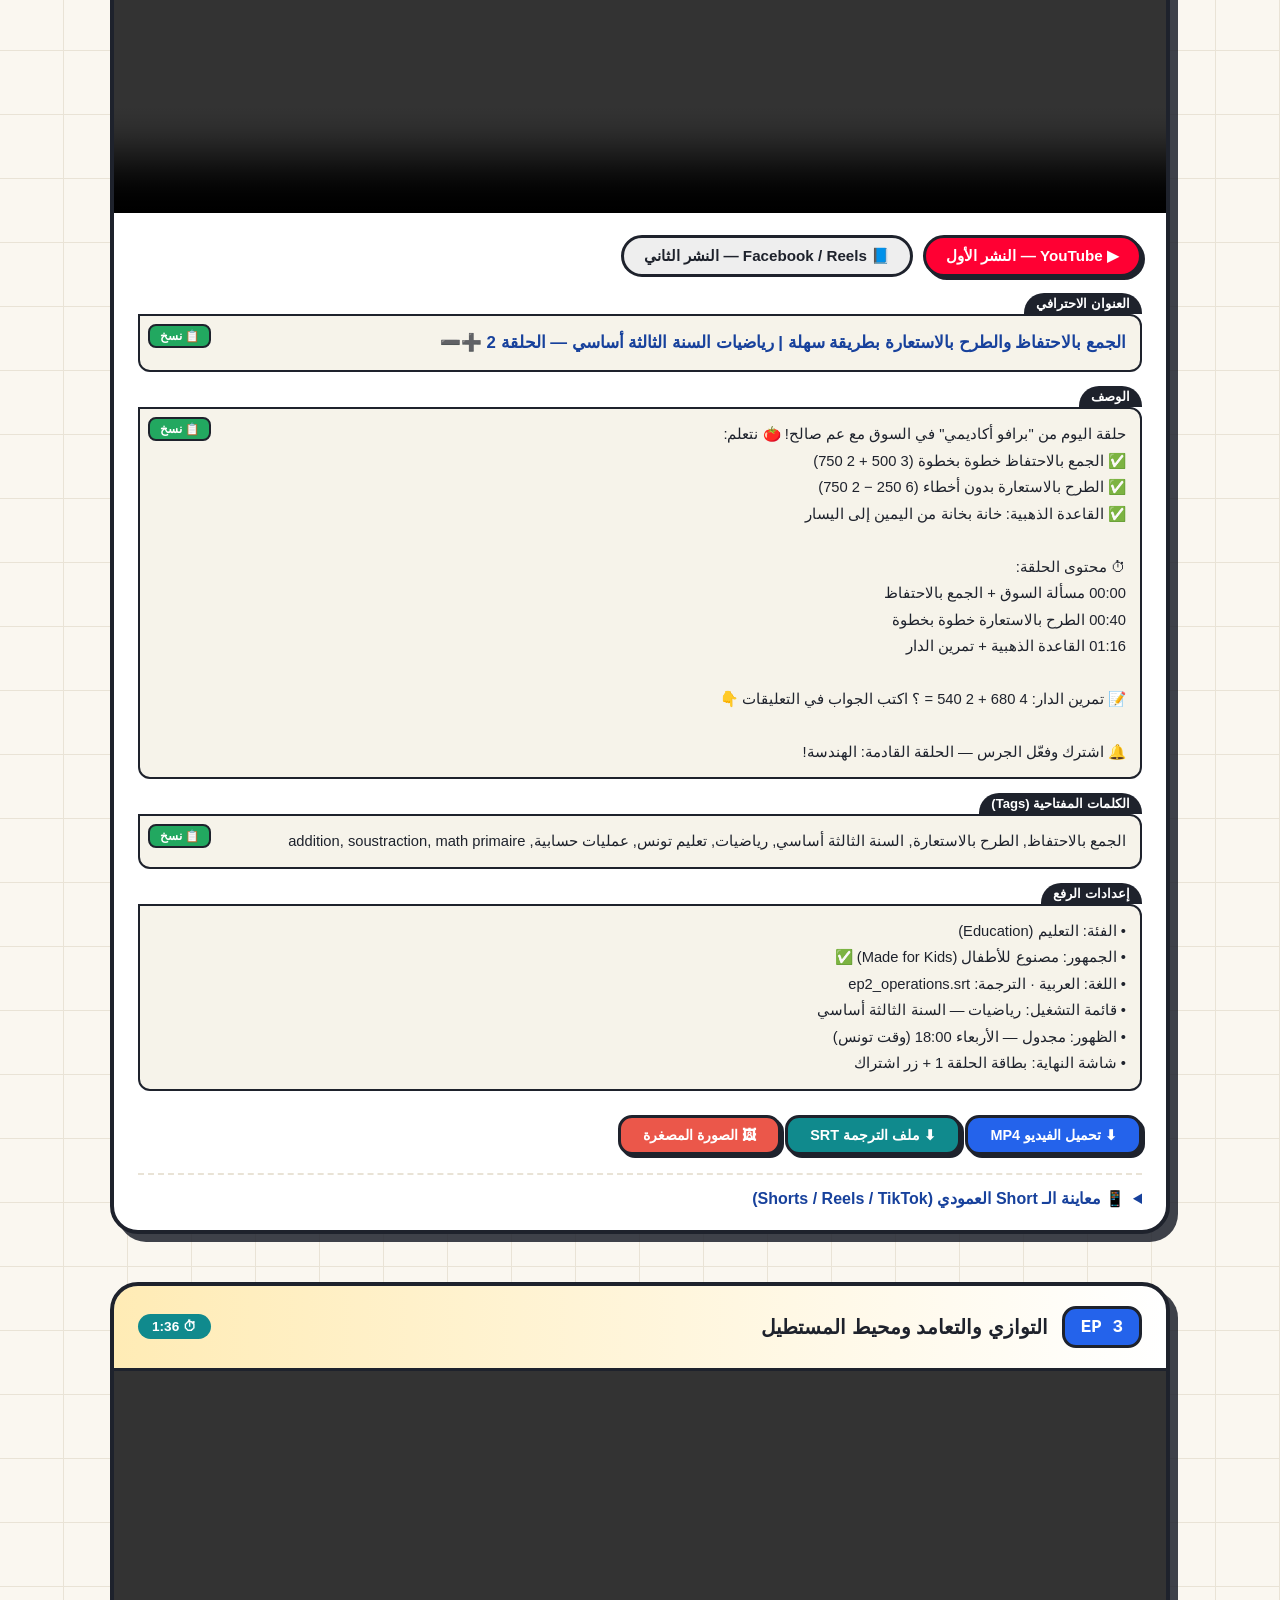
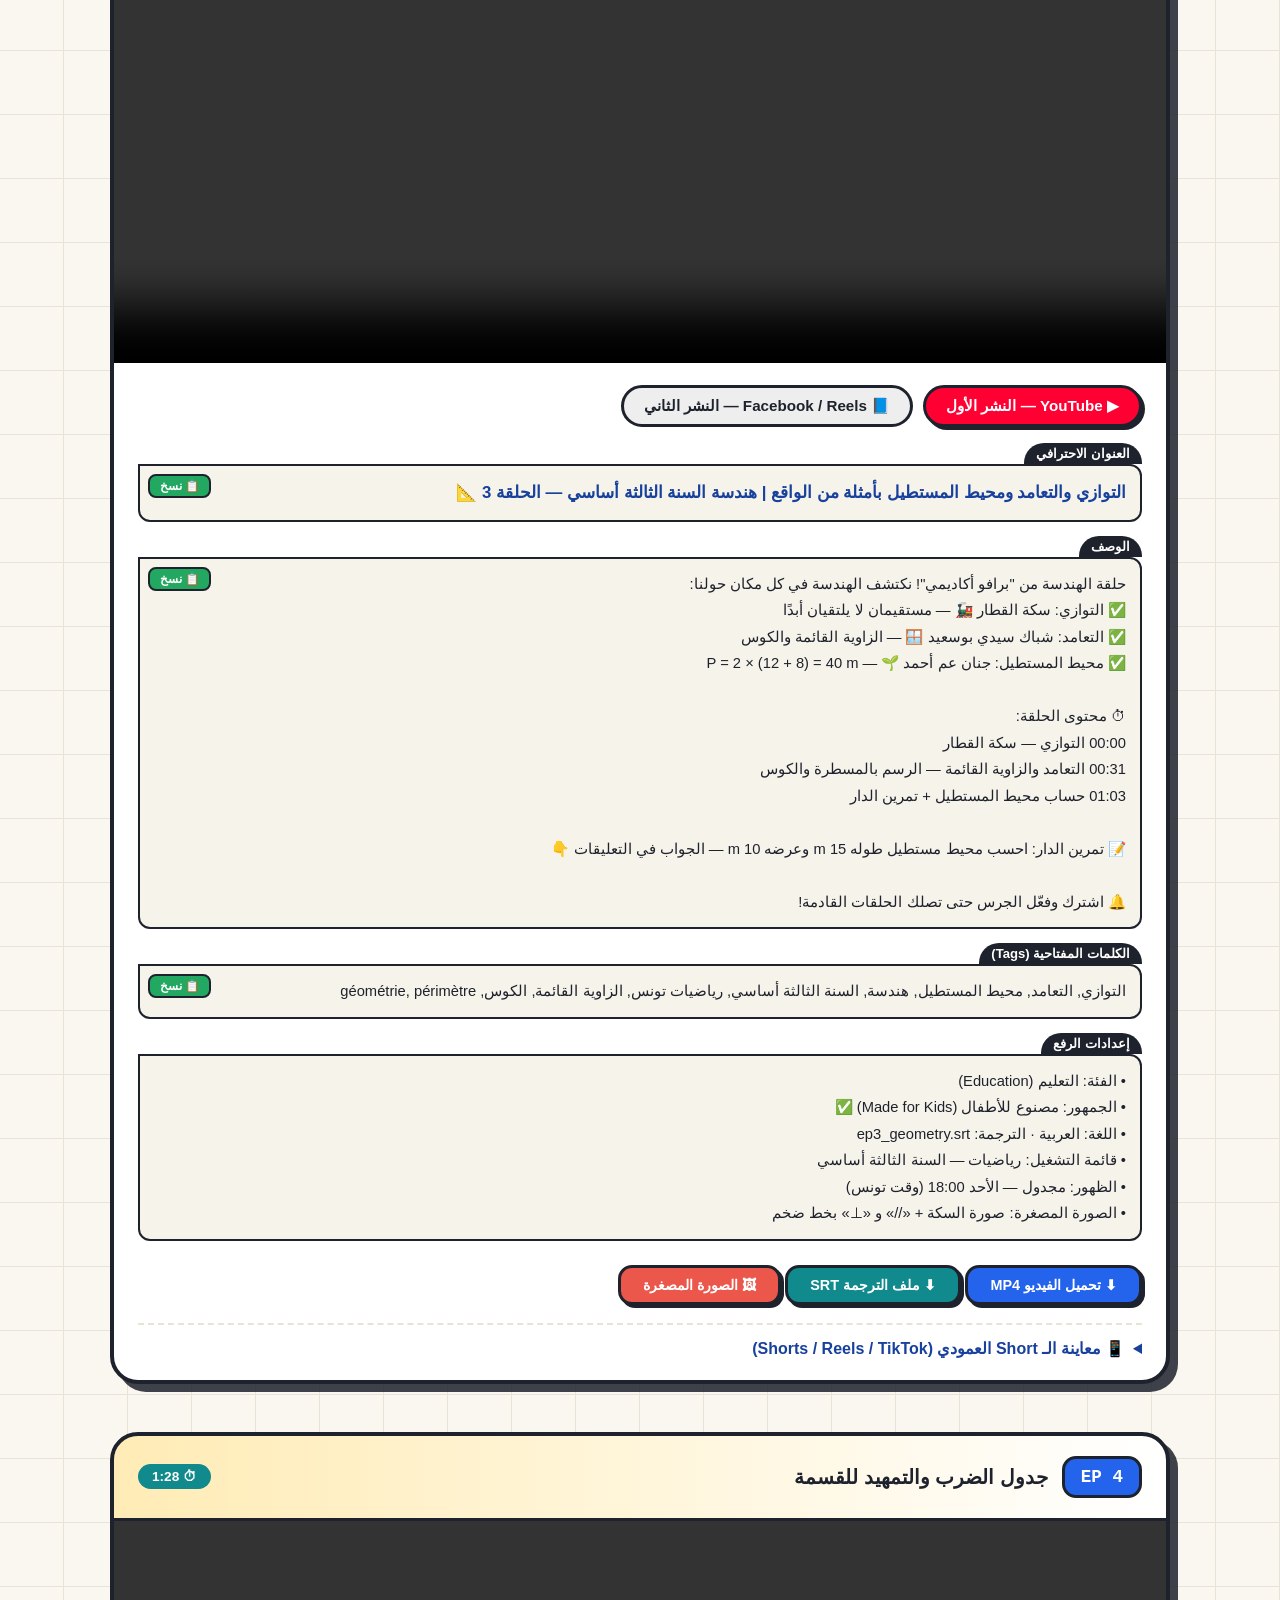
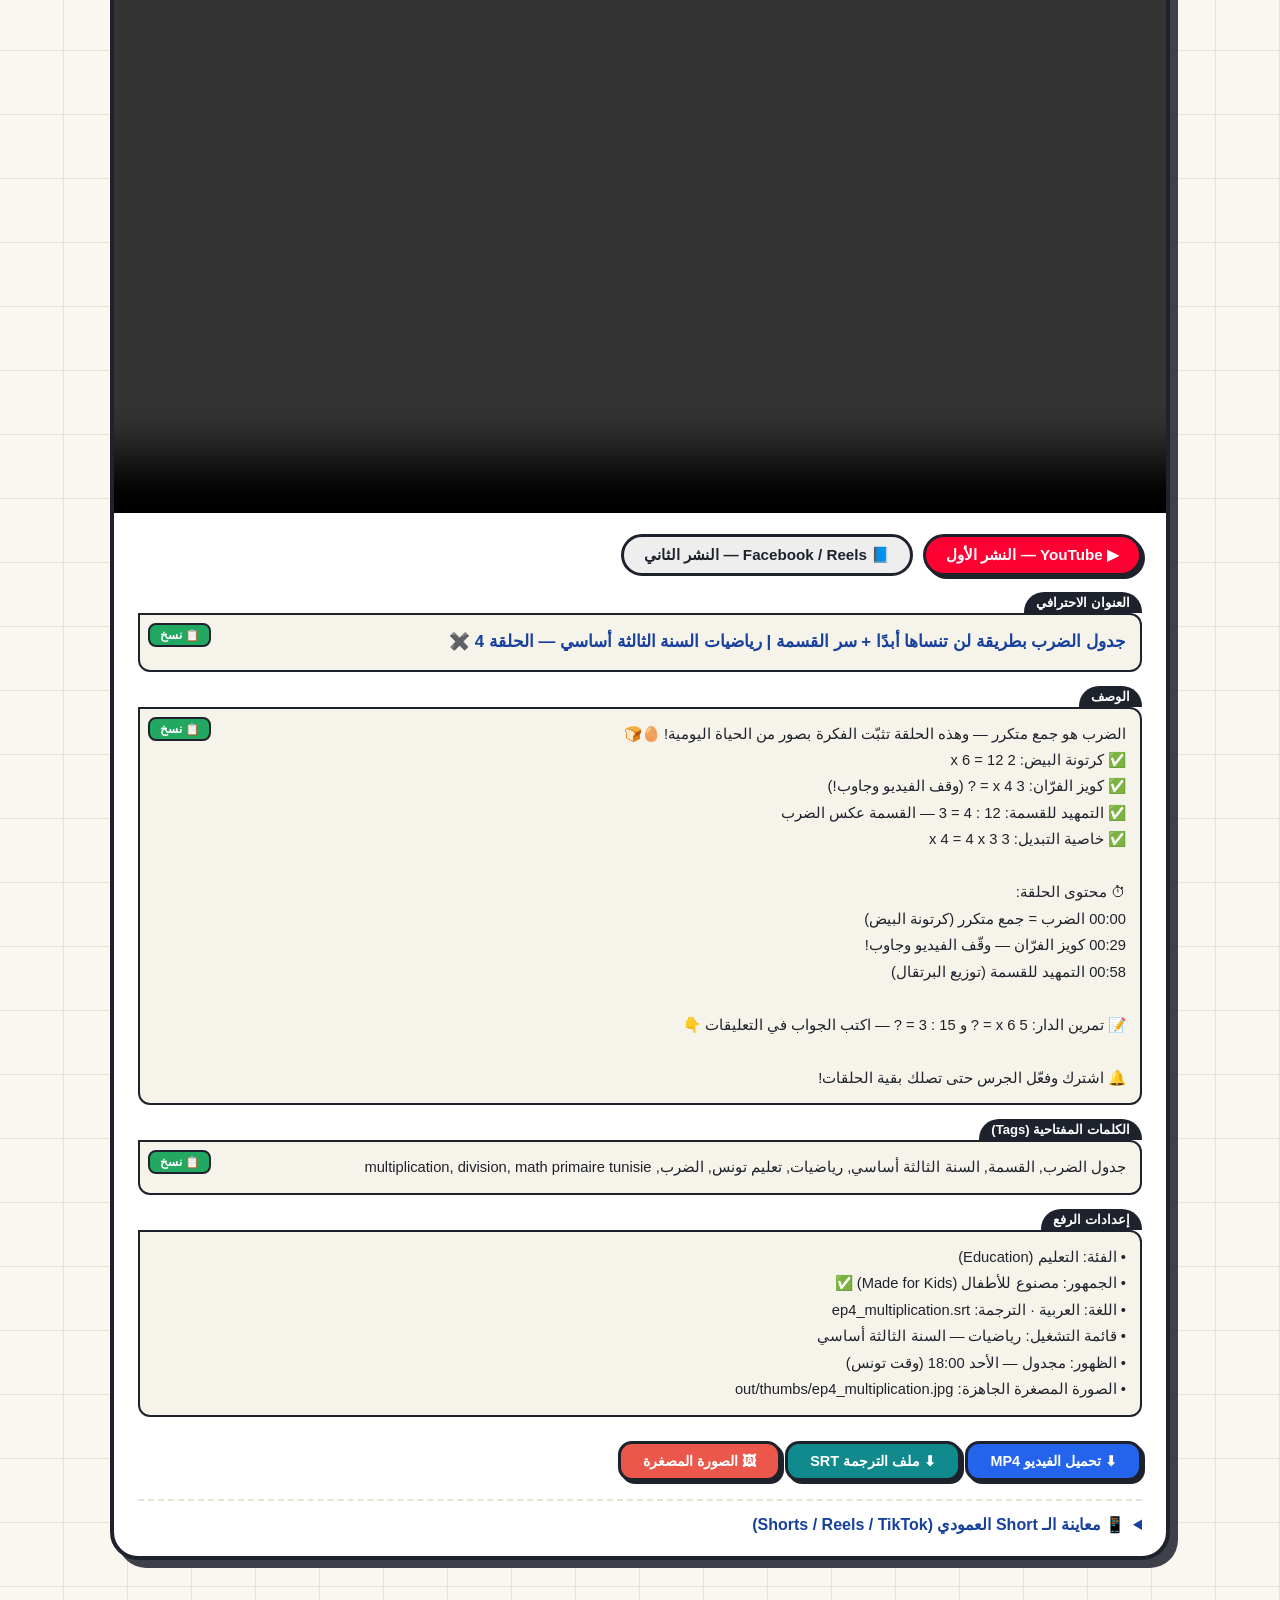
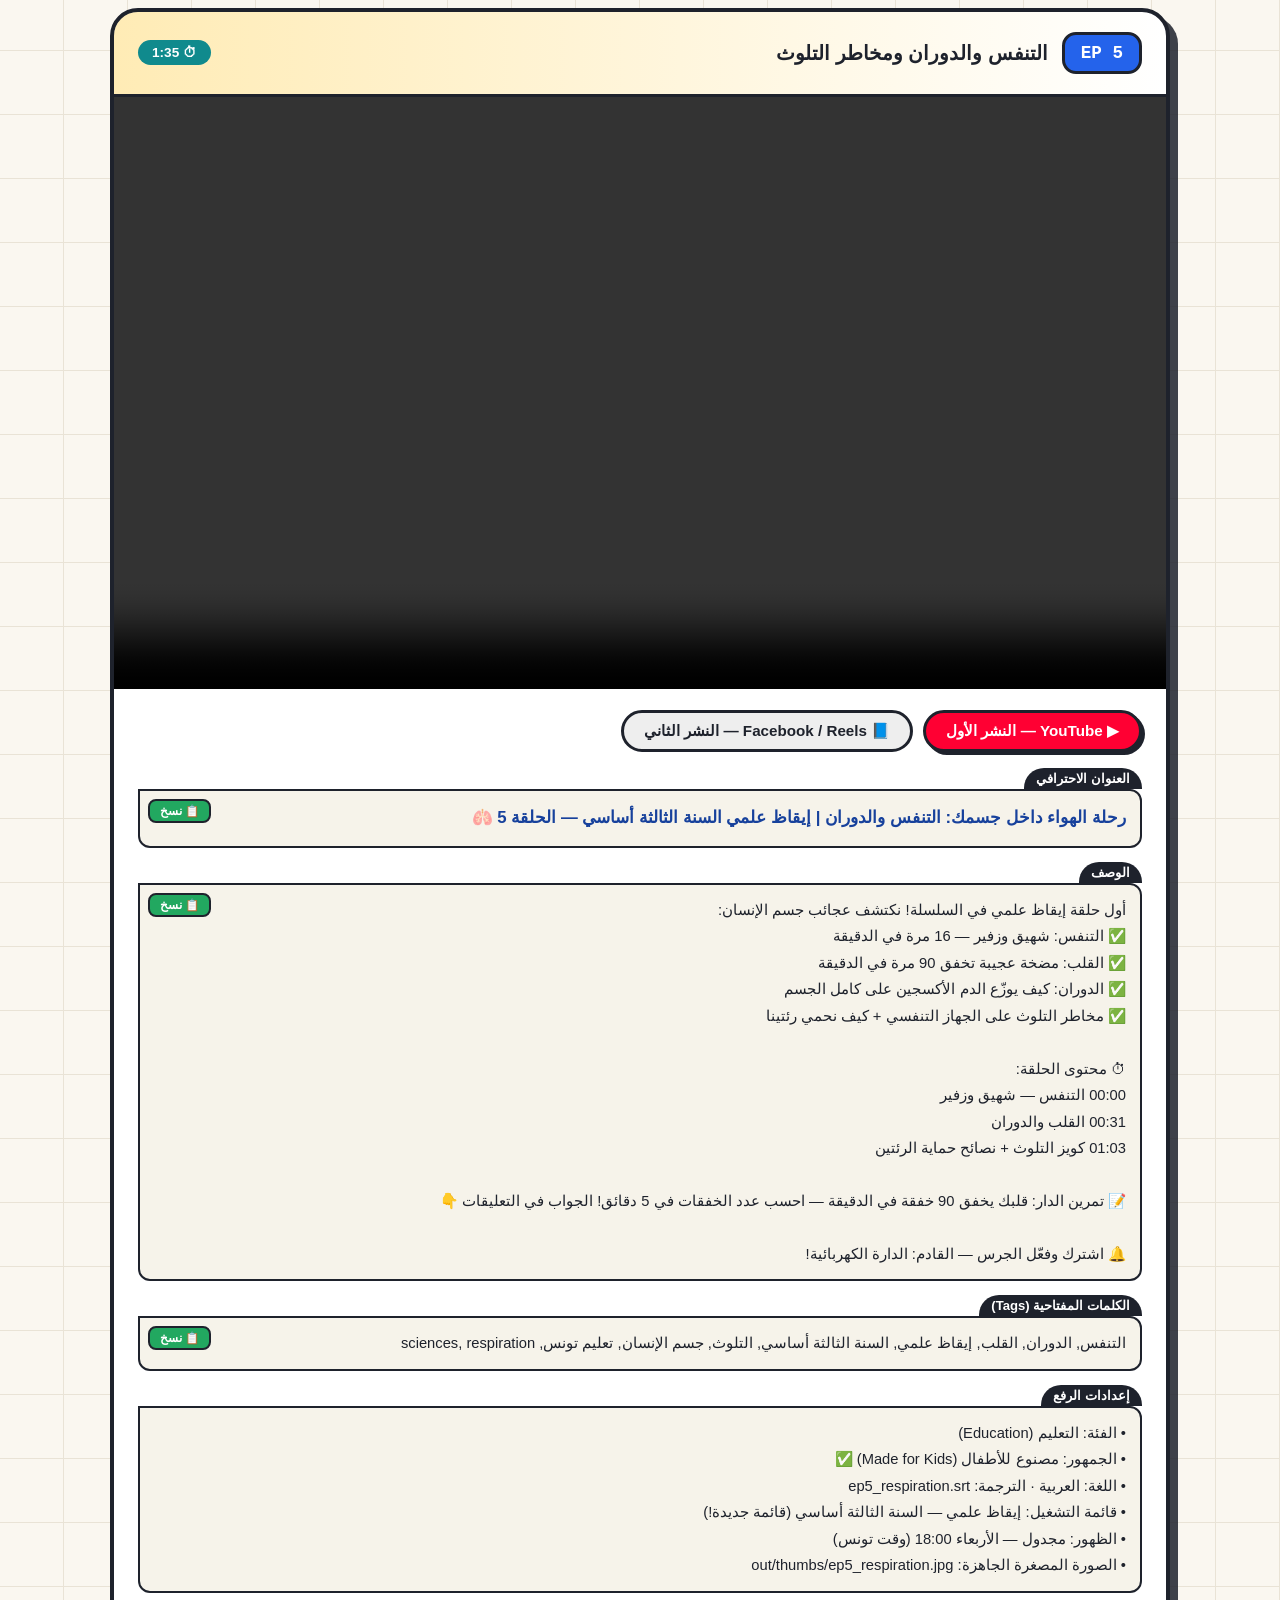
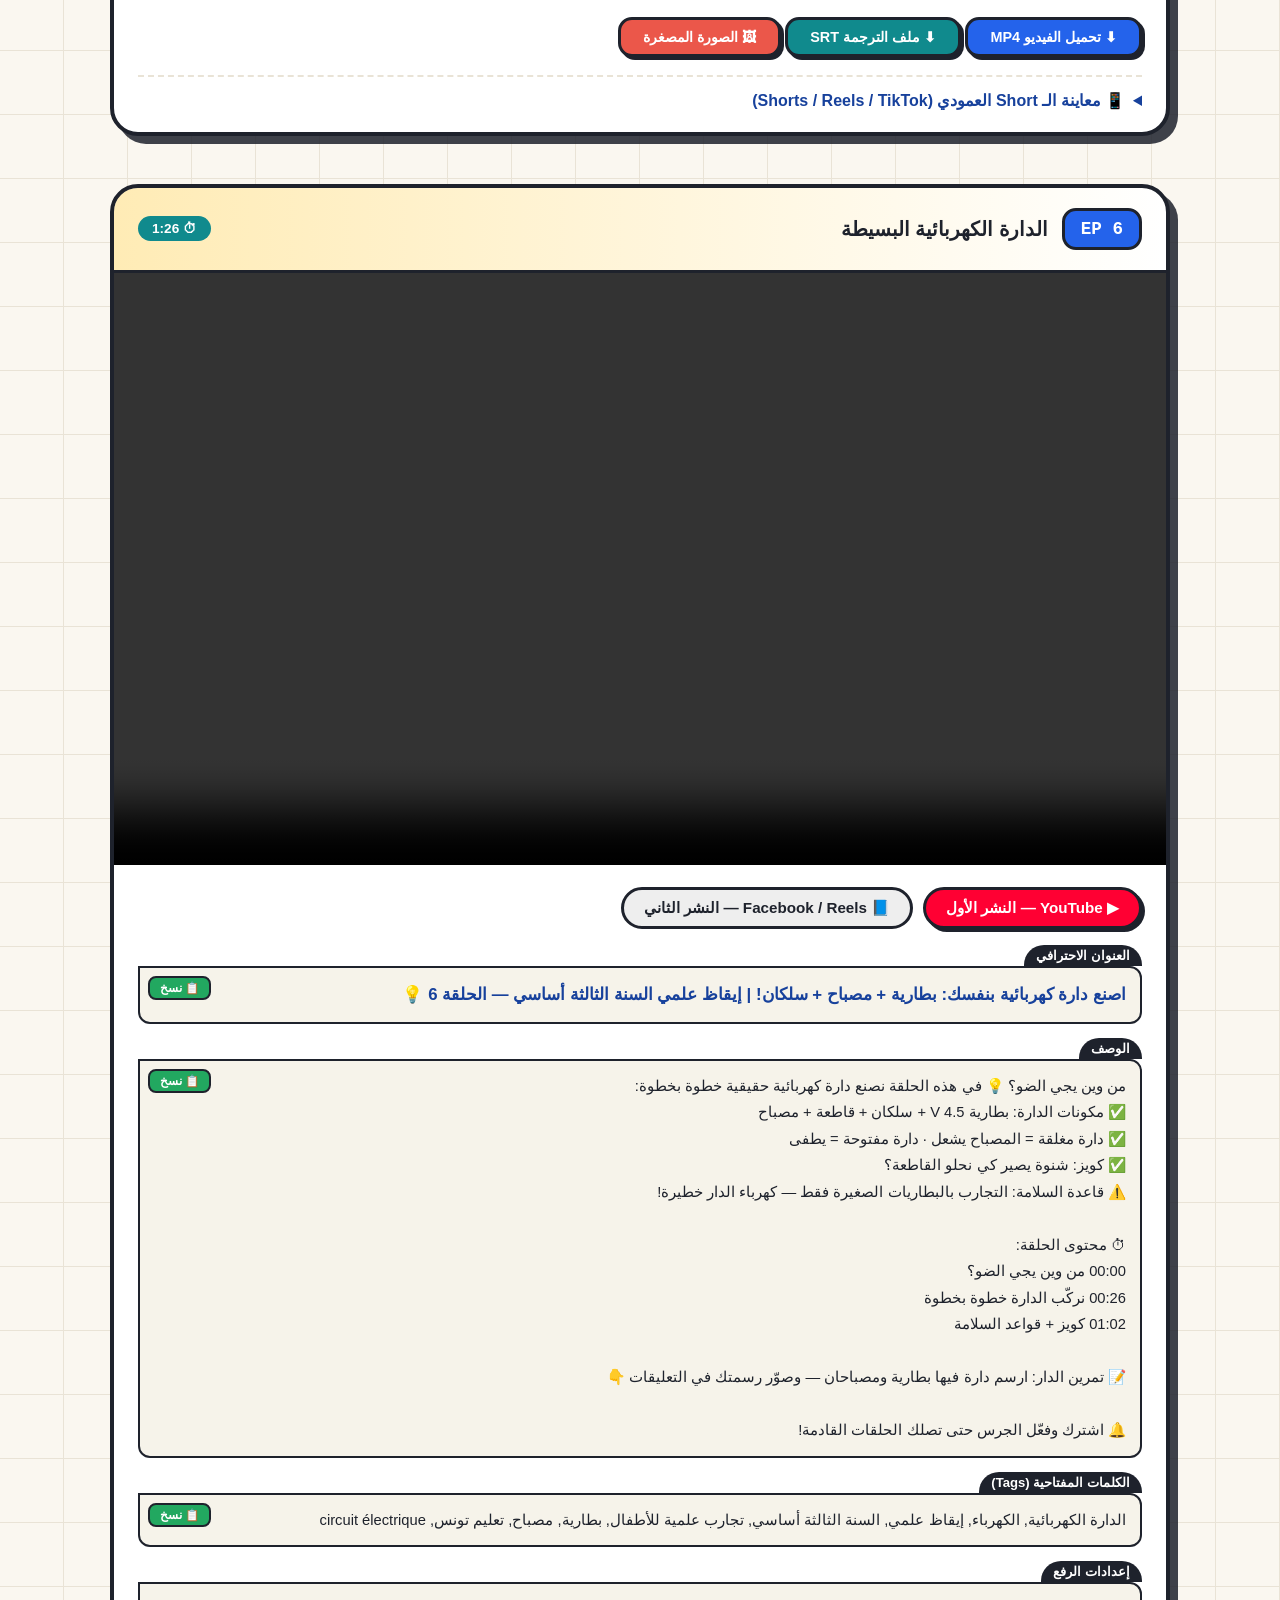
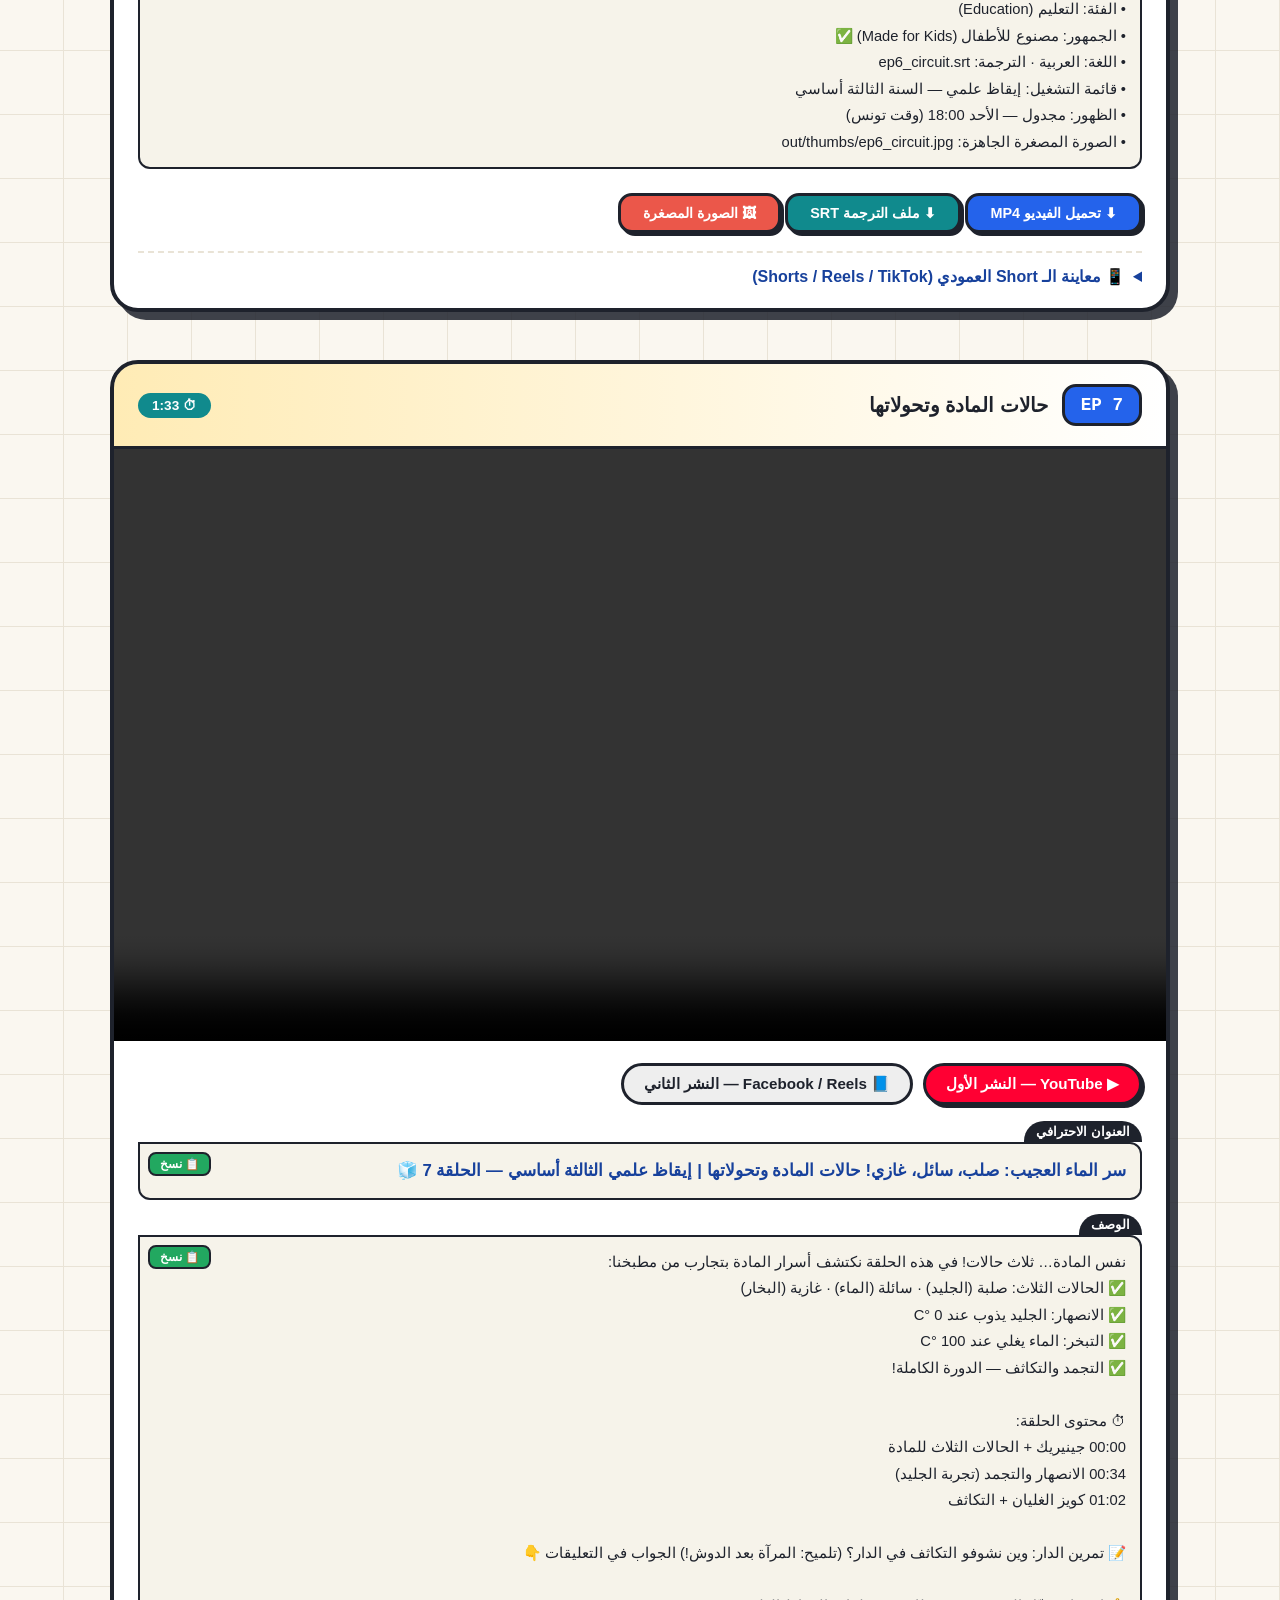
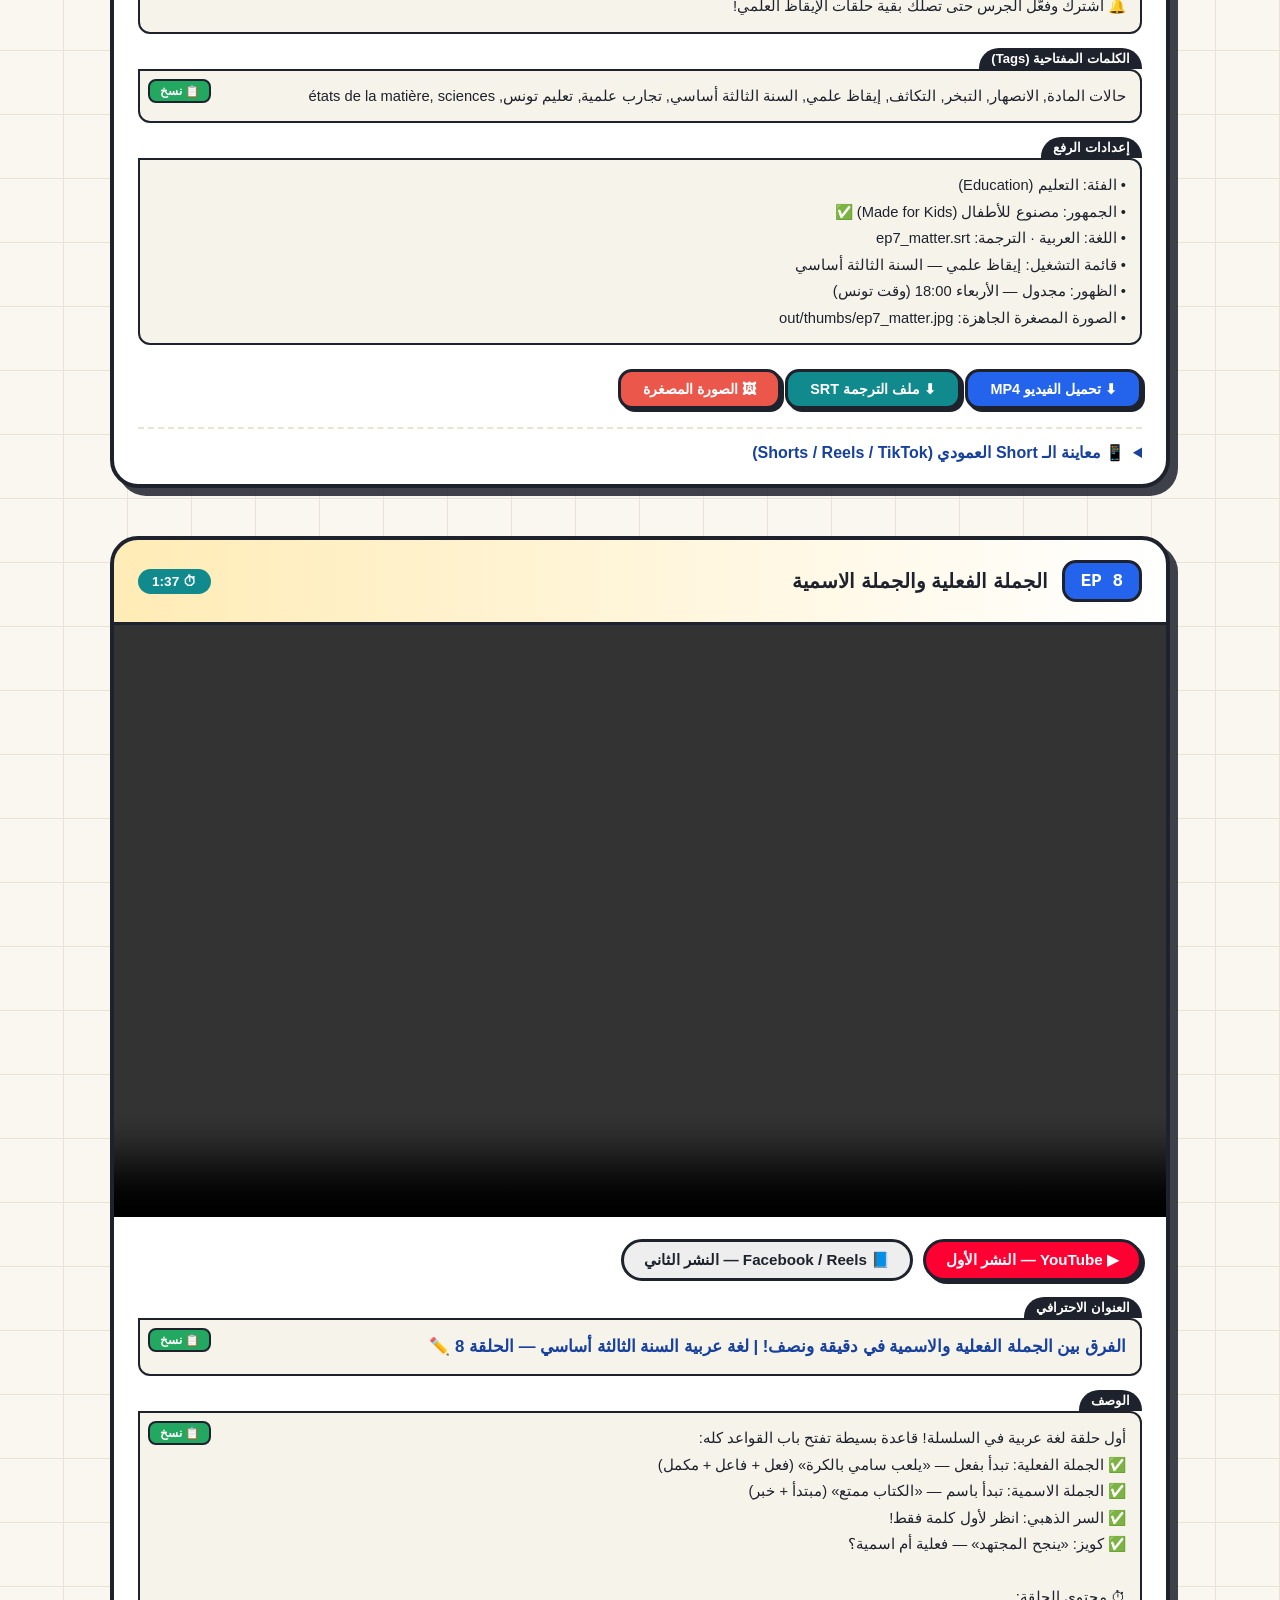
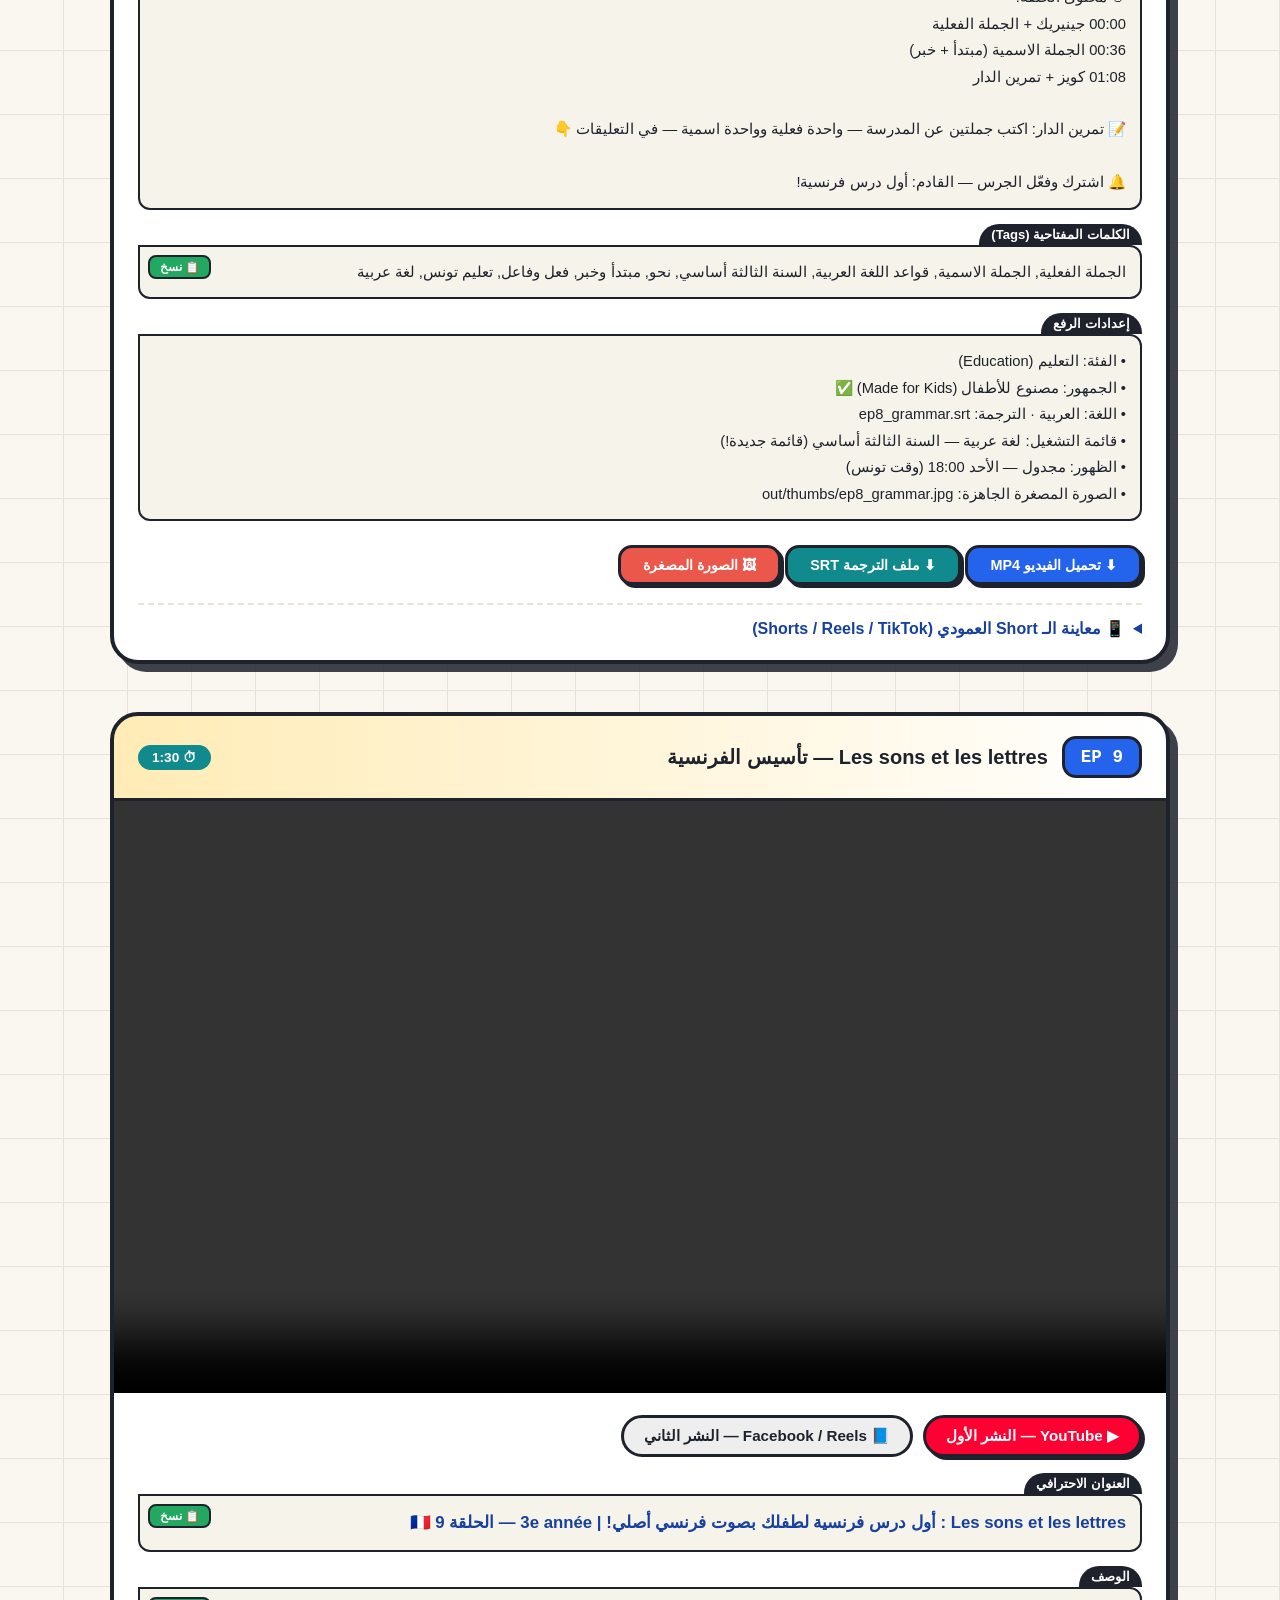
==== commit af30c1ec: "feat: adopt Bravo Academy identity (logo, banner, channel settings, showcase) يعيد بناء هوية «برافو " ====
--- a/t3/index.html
+++ b/t3/index.html
@@ -3,7 +3,7 @@
 <head>
 <meta charset="UTF-8">
 <meta name="viewport" content="width=device-width, initial-scale=1.0">
-<title>أكاديمية الثالثة أساسي — استوديو الحلقات</title>
+<title>برافو أكاديمي · Bravo Academy — استوديو الحلقات</title>
 <style>
   :root{
     --ink:#1e222c; --paper:#faf7f0; --blue:#2463eb; --blue-d:#17419c;
@@ -115,6 +115,11 @@
     max-width:1100px;
   }
   .brand-kit h2{margin-bottom:16px}
+  .brand-id{display:flex; flex-wrap:wrap; gap:8px 22px; align-items:center;
+    background:#eef4ff; border:2px dashed #1f4e8c; border-radius:14px;
+    padding:12px 16px; margin-bottom:20px; font-size:.9rem}
+  .brand-id b{color:#1f4e8c}
+  .brand-id a{color:#1f4e8c; font-weight:700}
   .brand-grid{display:flex; gap:18px; flex-wrap:wrap; margin-bottom:20px}
   .brand-item{
     flex:1; min-width:200px; text-align:center; background:#f6f3ea;
@@ -134,25 +139,31 @@
 <body>
 
 <header>
-  <div class="badge">🎬 استوديو القناة</div><br>
-  <h1>أكاديمية الثالثة أساسي</h1>
-  <p>حلقات تعليمية مستوحاة من البرنامج الرسمي للسنة الثالثة أساسي · أرقام لاتينية · صور واقعية · جاهزة للنشر</p>
+  <div class="badge">🎬 استوديو القناة · @BravoAcademyTN</div><br>
+  <h1>برافو أكاديمي · Bravo Academy</h1>
+  <p>قناة تعليمية للسنة الثالثة أساسي · 🇹🇳 تونس · مصنوعة للأطفال ✅ · رياضيات · إيقاظ علمي · عربية · فرنسية</p>
 </header>
 
 <main>
   <section class="brand-kit">
-    <h2>🎨 هوية القناة</h2>
+    <h2>🎨 هوية القناة — برافو أكاديمي · Bravo Academy</h2>
     <div class="brand-grid">
       <div class="brand-item">
-        <img src="assets/brand/logo.png" alt="اللوغو">
-        <span>اللوغو (صورة القناة)</span>
-        <a class="dl" href="assets/brand/logo.png" download>⬇ تحميل</a>
+        <img src="assets/brand/logo_bravo.png" alt="لوغو برافو أكاديمي">
+        <span>اللوغو (صورة القناة) — برافو أكاديمي</span>
+        <a class="dl" href="assets/brand/logo_bravo.png" download>⬇ تحميل</a>
       </div>
       <div class="brand-item wide">
-        <img src="assets/brand/banner_final.jpg" alt="البانر">
-        <span>بانر القناة 2560×1440 (المنطقة الآمنة مضبوطة)</span>
-        <a class="dl" href="assets/brand/banner_final.jpg" download>⬇ تحميل</a>
+        <img src="assets/brand/banner_bravo.jpg" alt="غلاف برافو أكاديمي">
+        <span>غلاف القناة 2560×1440 (المنطقة الآمنة مضبوطة)</span>
+        <a class="dl" href="assets/brand/banner_bravo.jpg" download>⬇ تحميل</a>
       </div>
+    </div>
+    <div class="brand-id">
+      <span><b>الاسم:</b> برافو أكاديمي – Bravo Academy</span>
+      <span><b>المعرف:</b> @BravoAcademyTN</span>
+      <span>🇹🇳 تونس · <b>مصنوع للأطفال:</b> ✅</span>
+      <span><b>الإعدادات الكاملة:</b> <a href="../CHANNEL.md" target="_blank">📄 CHANNEL.md</a></span>
     </div>
     <div class="cal">
       <h3>📅 رزنامة النشر الأسبوعية</h3>
@@ -180,7 +191,7 @@
     display: "الأعداد ذات 4 و 5 أرقام",
     yt: {
       title: "الأعداد من 4 و 5 أرقام حتى 99 999 | رياضيات السنة الثالثة أساسي — الحلقة 1 🔢",
-      desc: `في الحلقة الأولى من سلسلة "أكاديمية الثالثة أساسي" نتعلم قراءة وكتابة الأعداد الكبيرة (من 1 000 إلى 99 999)، تفكيك العدد حسب منازله (الآحاد، العشرات، المئات، الآلاف، عشرات الآلاف)، والمقارنة بين الأعداد — بأمثلة واقعية من حياتنا اليومية: عداد السيارة وجمهور الملعب! ⚽🚗
+      desc: `في الحلقة الأولى من سلسلة "برافو أكاديمي" نتعلم قراءة وكتابة الأعداد الكبيرة (من 1 000 إلى 99 999)، تفكيك العدد حسب منازله (الآحاد، العشرات، المئات، الآلاف، عشرات الآلاف)، والمقارنة بين الأعداد — بأمثلة واقعية من حياتنا اليومية: عداد السيارة وجمهور الملعب! ⚽🚗
 
 ⏱ محتوى الحلقة:
 00:00 مقدمة الدرس
@@ -226,7 +237,7 @@
     display: "الجمع بالاحتفاظ والطرح بالاستعارة",
     yt: {
       title: "الجمع بالاحتفاظ والطرح بالاستعارة بطريقة سهلة | رياضيات السنة الثالثة أساسي — الحلقة 2 ➕➖",
-      desc: `حلقة اليوم من "أكاديمية الثالثة أساسي" في السوق مع عم صالح! 🍅 نتعلم:
+      desc: `حلقة اليوم من "برافو أكاديمي" في السوق مع عم صالح! 🍅 نتعلم:
 ✅ الجمع بالاحتفاظ خطوة بخطوة (3 500 + 2 750)
 ✅ الطرح بالاستعارة بدون أخطاء (6 250 − 2 750)
 ✅ القاعدة الذهبية: خانة بخانة من اليمين إلى اليسار
@@ -558,7 +569,7 @@
     display: "التوازي والتعامد ومحيط المستطيل",
     yt: {
       title: "التوازي والتعامد ومحيط المستطيل بأمثلة من الواقع | هندسة السنة الثالثة أساسي — الحلقة 3 📐",
-      desc: `حلقة الهندسة من "أكاديمية الثالثة أساسي"! نكتشف الهندسة في كل مكان حولنا:
+      desc: `حلقة الهندسة من "برافو أكاديمي"! نكتشف الهندسة في كل مكان حولنا:
 ✅ التوازي: سكة القطار 🚂 — مستقيمان لا يلتقيان أبدًا
 ✅ التعامد: شباك سيدي بوسعيد 🪟 — الزاوية القائمة والكوس
 ✅ محيط المستطيل: جنان عم أحمد 🌱 — P = 2 × (12 + 8) = 40 m
